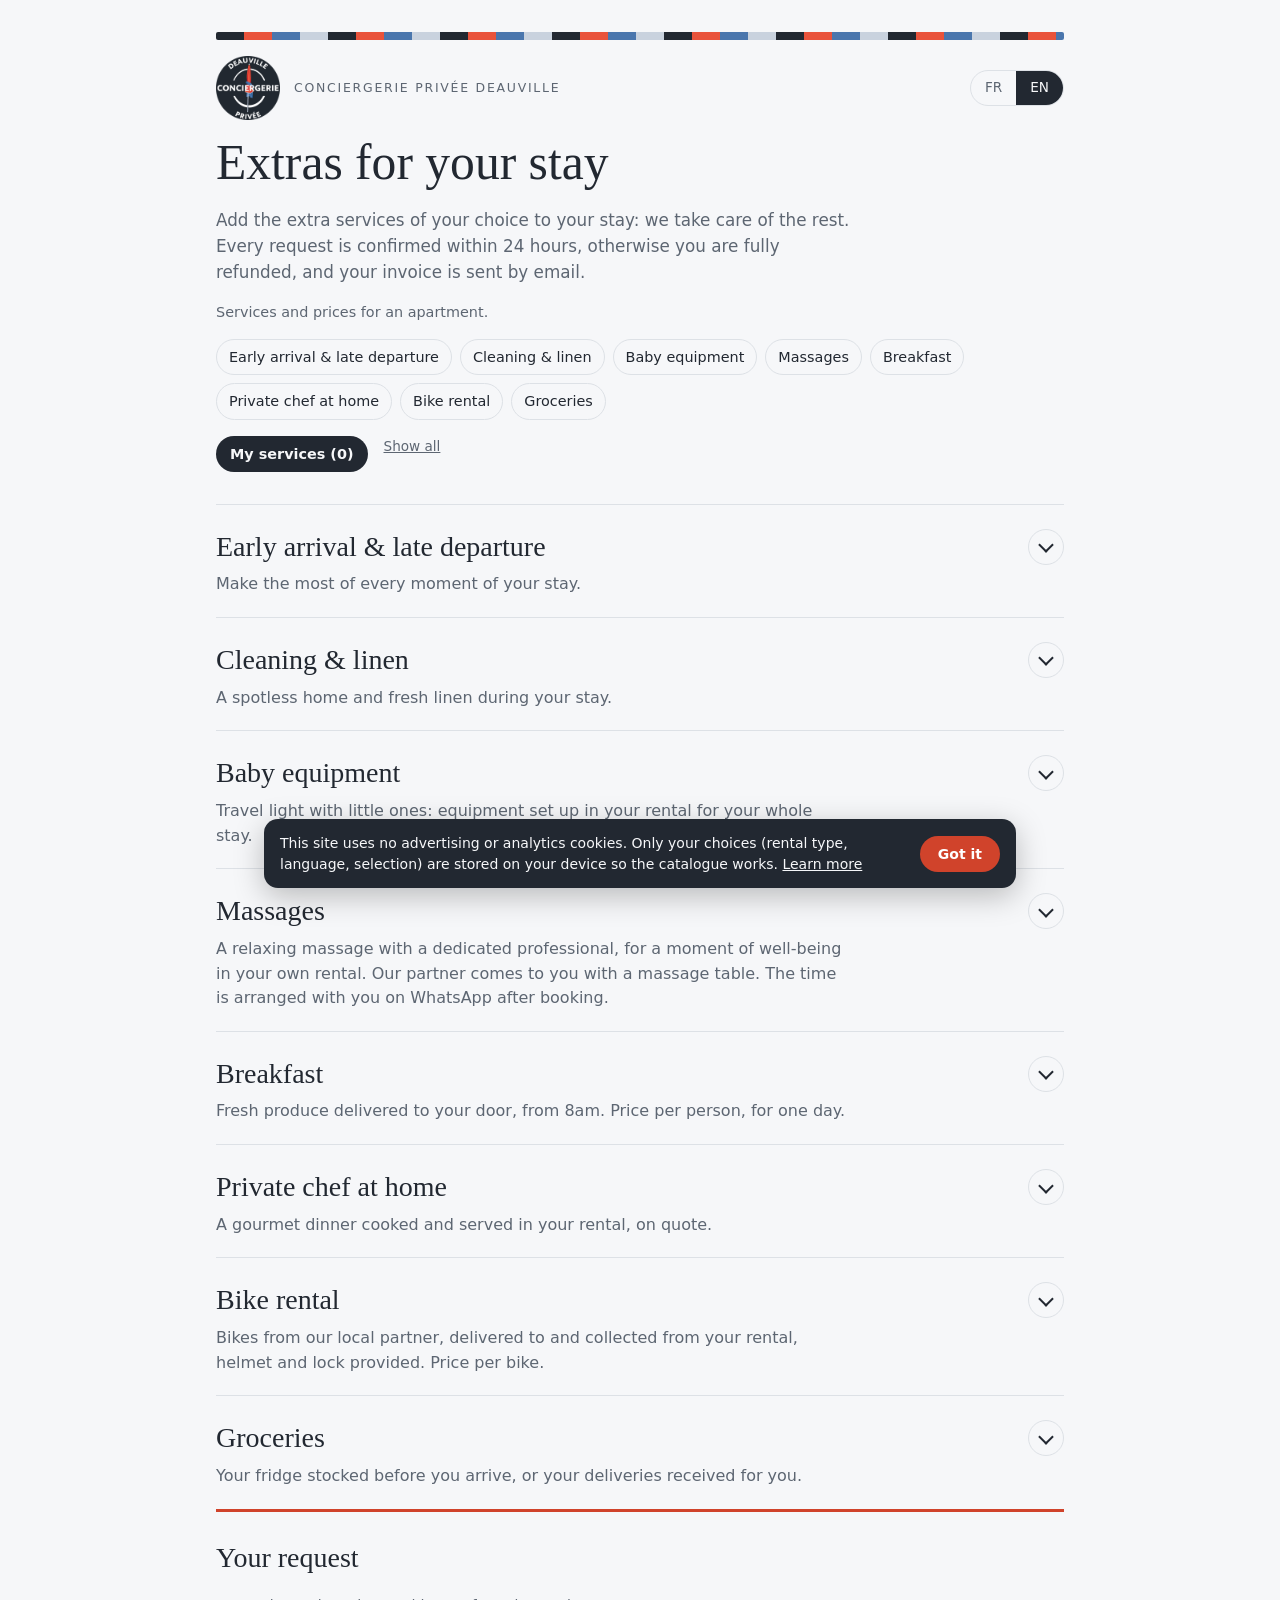
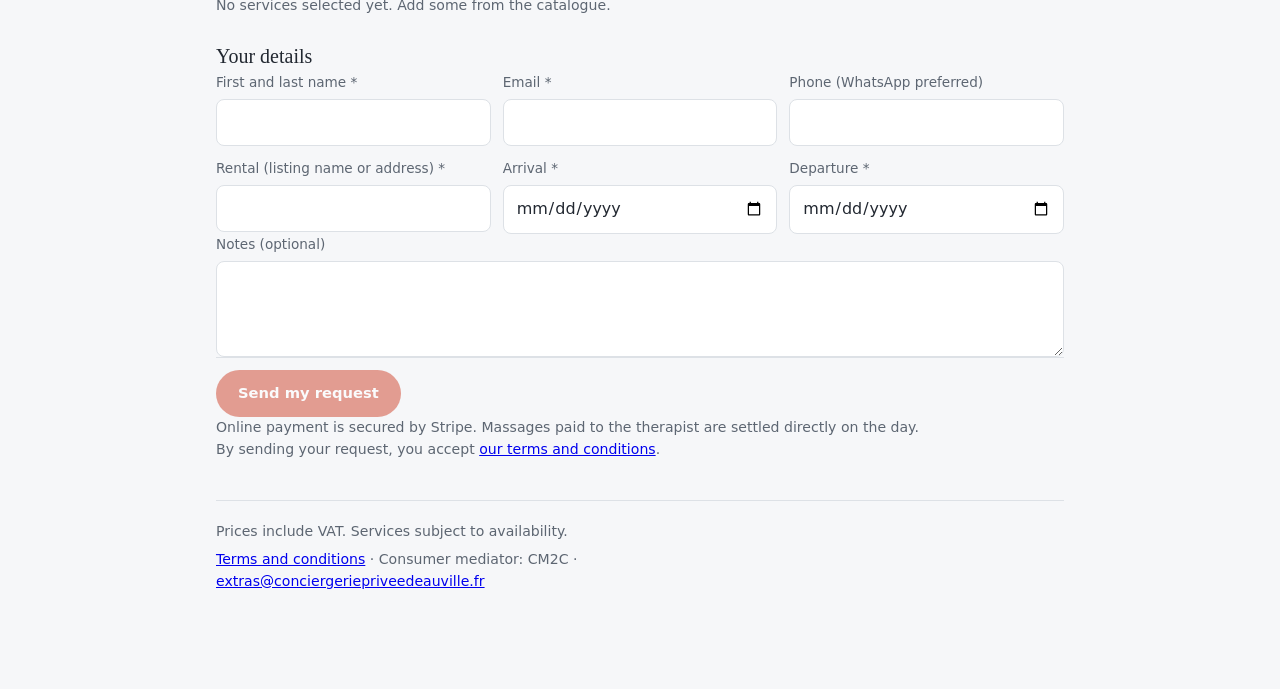
==== appartement/index.html @ 9fc71a6d "CGV en ligne (médiateur CM2C), massages 48h, bandeau cookies Co-Authored-By: Claude Opus 5.5 <norepl" ====
<!doctype html>
<html lang="fr">
<head>
<meta charset="utf-8">
<meta name="viewport" content="width=device-width,initial-scale=1">
<link rel="icon" href="https://extras.conciergeriepriveedeauville.fr/favicon.ico" sizes="any">
<link rel="icon" type="image/png" sizes="32x32" href="https://extras.conciergeriepriveedeauville.fr/favicon-32.png">
<link rel="apple-touch-icon" href="https://extras.conciergeriepriveedeauville.fr/apple-touch-icon.png">
<title>Extras séjour (appartement) – Conciergerie Privée Deauville</title>
<meta name="robots" content="noindex">
<meta name="description" content="Courses, ménage, linge, arrivée anticipée, départ tardif, équipement bébé, massages, petits-déjeuners et vélos : réservez vos extras de séjour à Deauville.">
<style>html,body{margin:0;background:#f6f7f9}

/* Layout : colonne unique de lecture, sections séparées par une rayure de parasol */
.cpd{--sea:#222831;--sea-deep:#222831;--accent:#d0432b;--accent-deep:#b0361f;--blue:#4a76ad;--ink:#222831;--muted:#5d6672;--line:#dde1e6;--paper:#f6f7f9;--card:#ffffff;--on-accent:#ffffff;--stripe-a:#222831;--stripe-b:#e9533b;--stripe-c:#4a76ad;--stripe-d:#c9d2de;
 --display:"Iowan Old Style","Palatino Linotype",Palatino,Georgia,serif;--body:system-ui,-apple-system,"Segoe UI",Roboto,"Helvetica Neue",Arial,sans-serif;
 font-family:var(--body);color:var(--ink);line-height:1.55;font-size:16px}
.cpd *{box-sizing:border-box}
.cpd [lang="en"]{display:none}
.cpd.is-en [lang="en"]{display:inline}.cpd.is-en [lang="fr"]{display:none}
.cpd .wrap{max-width:880px;margin:0 auto;padding-block:32px 56px;padding-left:max(16px,env(safe-area-inset-left,0px));padding-right:max(16px,env(safe-area-inset-right,0px));display:flex;flex-direction:column;gap:0}
.cpd .top{margin-bottom:32px}
.cpd .foot{margin-top:8px}
.cpd .top{display:flex;flex-direction:column;gap:16px}
.cpd .stripes{height:8px;border-radius:2px;background:repeating-linear-gradient(90deg,var(--stripe-a) 0 28px,var(--stripe-b) 28px 56px,var(--stripe-c) 56px 84px,var(--stripe-d) 84px 112px)}
.cpd .brandrow{display:flex;justify-content:space-between;align-items:center;gap:12px;flex-wrap:wrap}
.cpd .eyebrow{font-size:.78rem;letter-spacing:.14em;text-transform:uppercase;color:var(--muted);margin:0}
.cpd .lang{display:inline-flex;border:1px solid var(--line);border-radius:999px;overflow:hidden}
.cpd .lang button{font:inherit;font-size:.85rem;padding:6px 14px;border:0;background:transparent;color:var(--muted);cursor:pointer}
.cpd .lang button[aria-pressed="true"]{background:var(--ink);color:var(--paper)}
.cpd .lang button:focus-visible,.cpd a:focus-visible{outline:2px solid var(--stripe-b);outline-offset:2px}
.cpd h1{font-family:var(--display);font-weight:400;font-size:clamp(2rem,6vw,3.1rem);line-height:1.1;margin:0;color:var(--sea-deep);text-wrap:balance}
.cpd .lede{margin:0;max-width:60ch;color:var(--muted);font-size:1.05rem}
.cpd nav.jump{display:flex;flex-wrap:wrap;gap:8px}
.cpd nav.jump a{font-size:.9rem;text-decoration:none;color:var(--ink);border:1px solid var(--line);padding:6px 12px;border-radius:999px}
.cpd nav.jump a:hover{border-color:var(--accent);color:var(--accent-deep)}
.cpd .block{scroll-margin-top:16px;border-top:1px solid var(--line)}
.cpd .block-body{display:flex;flex-direction:column;gap:16px;padding-bottom:24px}
.cpd .block-photo{display:block;width:100%;aspect-ratio:16/7;object-fit:cover;border-radius:10px;margin-bottom:16px}
.cpd summary.block-head{list-style:none;cursor:pointer;display:flex;align-items:flex-start;justify-content:space-between;gap:16px;padding:20px 0}
.cpd summary.block-head::-webkit-details-marker{display:none}
.cpd .head-text{display:flex;flex-direction:column;gap:4px;min-width:0}
.cpd .chev{flex:none;width:36px;height:36px;border-radius:999px;border:1px solid var(--line);position:relative;margin-top:4px}
.cpd .chev::before{content:"";position:absolute;left:50%;top:45%;width:9px;height:9px;border-right:2px solid var(--ink);border-bottom:2px solid var(--ink);transform:translate(-50%,-50%) rotate(45deg);transition:transform .2s}
.cpd details[open] .chev::before{transform:translate(-50%,-25%) rotate(-135deg)}
.cpd summary.block-head:hover .chev{border-color:var(--accent)}
.cpd summary.block-head:focus-visible{outline:2px solid var(--stripe-b);outline-offset:4px;border-radius:6px}
.cpd .toggle-all{align-self:flex-start;font:inherit;font-size:.85rem;background:none;border:0;padding:0;color:var(--muted);text-decoration:underline;cursor:pointer}

.cpd h2{font-family:var(--display);font-weight:400;font-size:1.75rem;margin:0;color:var(--sea-deep)}
.cpd .block-head p{margin:0;color:var(--muted);max-width:62ch}
.cpd h3{font-size:1.02rem;margin:0;font-weight:600}
.cpd h3.sub{font-family:var(--display);font-weight:400;font-size:1.25rem;color:var(--sea-deep);margin-top:8px}
.cpd .items{list-style:none;margin:0;padding:0;display:flex;flex-direction:column;gap:0}
.cpd .item{display:grid;grid-template-columns:minmax(0,1fr) auto;gap:16px 24px;align-items:center;padding:16px 0;border-bottom:1px dashed var(--line)}
.cpd .item:last-child{border-bottom:0}
.cpd .item-text{min-width:0;display:flex;flex-direction:column;gap:4px}
.cpd .item-text p{margin:0;color:var(--muted);font-size:.95rem;max-width:58ch}
.cpd .item-buy{display:flex;flex-direction:column;align-items:flex-end;gap:8px}
.cpd .price{margin:0;display:flex;align-items:baseline;gap:4px;font-variant-numeric:tabular-nums;white-space:nowrap}
.cpd .amount{font-family:var(--display);font-size:1.45rem;color:var(--sea-deep)}
.cpd .unit{color:var(--muted);font-size:.9rem}
.cpd .ttc{font-size:.68rem;letter-spacing:.1em;color:var(--muted);margin-left:4px}
.cpd .book{display:inline-flex;align-items:center;gap:8px;text-decoration:none;background:var(--accent);color:var(--on-accent);padding:8px 16px;border-radius:999px;font-size:.92rem;font-weight:600;white-space:nowrap}
.cpd .book:hover{background:var(--accent-deep)}
.cpd .table-wrap{overflow-x:auto;border:1px solid var(--line);border-radius:10px;background:var(--card)}
.cpd table.grid{border-collapse:collapse;width:100%;font-size:.95rem}
.cpd .grid th,.cpd .grid td{padding:12px 14px;text-align:left;border-bottom:1px solid var(--line);vertical-align:middle}
.cpd .grid tbody tr:last-child th,.cpd .grid tbody tr:last-child td{border-bottom:0}
.cpd .grid thead th{font-size:.75rem;letter-spacing:.08em;text-transform:uppercase;color:var(--muted);font-weight:600;white-space:nowrap}
.cpd .grid tbody th{font-weight:600;white-space:nowrap}
.cpd .grid .num{text-align:right;font-variant-numeric:tabular-nums;white-space:nowrap}
.cpd .grid .book{padding:6px 12px;font-size:.85rem}
.cpd .pill{display:inline-block;text-decoration:none;color:var(--accent-deep);border:1px solid var(--line);border-radius:999px;padding:5px 10px;font-weight:600}
.cpd .pill:hover{background:var(--accent);color:var(--on-accent);border-color:var(--accent)}
.cpd .tiers thead th{white-space:normal;vertical-align:bottom}.cpd .tiers td.num{text-align:center}.cpd .tiers thead th.num{text-align:center;white-space:normal}
.cpd .intro{margin:0;max-width:64ch;font-size:1rem;color:var(--ink)}
.cpd .grid td.free strong{display:block;color:var(--ink)}
.cpd .grid td.free{color:var(--muted);font-size:.85rem;white-space:normal;text-align:center}
.cpd .rowsub{display:block;font-weight:400;font-size:.8rem;color:var(--muted)}
.cpd .brand{display:flex;align-items:center;gap:14px}
.cpd .brand img{width:64px;height:64px;flex:none}
.cpd .mas-form{display:flex;flex-wrap:wrap;gap:12px 16px}
.cpd .field{display:flex;flex-direction:column;gap:6px;flex:1 1 200px;min-width:0;font-size:.85rem;color:var(--muted)}
.cpd .field input,.cpd .field select{font:inherit;font-size:1rem;color:var(--ink);background:var(--card);border:1px solid var(--line);border-radius:8px;padding:10px 12px;width:100%}
.cpd .field input:focus-visible,.cpd .field select:focus-visible{outline:2px solid var(--accent);outline-offset:1px}
.cpd .mas-pill[aria-disabled="true"]{opacity:.45;cursor:not-allowed}
.cpd .hint.warn{color:var(--accent-deep);font-weight:600}
.cpd .policy{margin:0;font-size:.88rem;color:var(--ink);border-left:3px solid var(--accent);padding:4px 0 4px 12px;max-width:68ch}
.cpd .hint{margin:0;font-size:.88rem;color:var(--muted)}
.cpd .foot{border-top:1px solid var(--line);padding-top:20px;color:var(--muted);font-size:.88rem;display:flex;flex-direction:column;gap:6px}
.cpd .foot p{margin:0;max-width:70ch}
.cpd button.book{border:0;cursor:pointer;font:inherit;font-size:.92rem;font-weight:600}
.cpd button.pill{background:var(--card);cursor:pointer;font:inherit;font-size:.95rem}
.cpd .added{background:#2f7d4f!important;color:#fff!important;border-color:#2f7d4f!important}
.cpd .top-actions{display:flex;flex-wrap:wrap;gap:16px;align-items:center}
.cpd .sel-btn{font:inherit;font-size:.9rem;font-weight:600;background:var(--ink);color:var(--paper);border:0;border-radius:999px;padding:7px 14px;cursor:pointer}
.cpd .checkout{border-top:3px solid var(--accent);padding:24px 0 32px;display:flex;flex-direction:column;gap:16px;scroll-margin-top:12px}
.cpd .lines{list-style:none;margin:0;padding:0;display:flex;flex-direction:column;gap:12px}
.cpd .line{background:var(--card);border:1px solid var(--line);border-radius:10px;padding:14px;display:flex;flex-direction:column;gap:12px}
.cpd .line-head{display:flex;justify-content:space-between;gap:12px;align-items:flex-start}
.cpd .line-head strong{display:block}
.cpd .line-price{color:var(--muted);font-size:.88rem}
.cpd .rm{font:inherit;font-size:1.3rem;line-height:1;width:32px;height:32px;border-radius:999px;border:1px solid var(--line);background:transparent;cursor:pointer;color:var(--muted);flex:none}
.cpd .qty{display:flex;align-items:center;gap:10px;font-size:.9rem;color:var(--muted)}
.cpd .qty button{width:32px;height:32px;border-radius:999px;border:1px solid var(--line);background:var(--paper);font:inherit;font-size:1.1rem;cursor:pointer;color:var(--ink)}
.cpd .qty output{min-width:2ch;text-align:center;font-weight:600;color:var(--ink)}
.cpd .qty .sub{margin-left:auto;color:var(--ink);font-weight:600}
.cpd .line-fields,.cpd .grid2{display:grid;grid-template-columns:repeat(auto-fit,minmax(220px,1fr));gap:12px}
.cpd .field textarea{font:inherit;font-size:1rem;color:var(--ink);background:var(--card);border:1px solid var(--line);border-radius:8px;padding:10px 12px;width:100%;resize:vertical}
.cpd .pay{grid-column:1/-1;border:1px solid var(--line);border-radius:8px;padding:10px 12px;margin:0;display:flex;flex-direction:column;gap:6px;font-size:.92rem}
.cpd .pay legend{font-size:.85rem;color:var(--muted);padding:0 4px}
.cpd .totals{display:flex;flex-direction:column;gap:4px;border-top:1px solid var(--line);padding-top:12px}
.cpd .totals div{display:flex;justify-content:space-between;font-size:1rem}
.cpd .submit{align-self:flex-start;padding:12px 22px;font-size:1rem}
.cpd .submit:disabled{opacity:.5;cursor:not-allowed}
.cpd .cpd-msg{margin:0;font-size:.95rem}.cpd .cpd-msg.warn{color:var(--accent-deep);font-weight:600}.cpd .cpd-msg.ok{color:#2f7d4f;font-weight:600}
.cpd .cart-bar{position:fixed;left:0;right:0;bottom:0;z-index:50;background:var(--ink);color:var(--paper);display:flex;justify-content:space-between;align-items:center;gap:12px;padding:12px max(16px,env(safe-area-inset-left,0px));padding-bottom:max(12px,env(safe-area-inset-bottom,0px))}
.cpd .cart-bar[hidden]{display:none}
.cpd .cart-bar #cpd-bar-txt{font-weight:600;white-space:nowrap}
.cpd .wrap{padding-bottom:96px}
.cpd:not([data-ptype]) .needs-type{display:none!important}
.cpd:not([data-ptype]) nav.jump a{opacity:.4;pointer-events:none;cursor:default}
.cpd .min{margin:4px 0 0;font-size:.88rem;font-weight:600;color:var(--accent-deep)}
.cpd .example{border:1px solid var(--line);border-radius:10px;background:var(--card);padding:0 16px}
.cpd .example summary{cursor:pointer;padding:12px 0;font-weight:600}
.cpd .example-body{padding-bottom:12px}
.cpd .example h4{margin:12px 0 4px;font-size:.8rem;letter-spacing:.1em;text-transform:uppercase;color:var(--muted)}
.cpd .menu-list{margin:0;padding-left:18px;display:flex;flex-direction:column;gap:4px}
.cpd .chef-cta{display:flex;flex-direction:column;gap:10px;align-items:flex-start}
.cpd[data-ptype="app"] [data-only]:not([data-only~="app"]),.cpd[data-ptype="mai"] [data-only]:not([data-only~="mai"]),.cpd[data-ptype="vil"] [data-only]:not([data-only~="vil"]){display:none}
.cpd .ptype{display:flex;flex-direction:column;gap:10px}
.cpd .ptype-q{margin:0;font-weight:600}
.cpd .ptype-btns{display:flex;flex-wrap:wrap;gap:8px}
.cpd .ptype-btns button{font:inherit;font-size:.95rem;padding:10px 18px;border-radius:999px;border:1px solid var(--line);background:var(--card);color:var(--ink);cursor:pointer}
.cpd .ptype-btns button:hover{border-color:var(--accent)}
.cpd .ptype-btns button[aria-pressed="true"]{background:var(--ink);color:var(--paper);border-color:var(--ink)}
.cpd[data-ptype] .ptype{gap:6px}.cpd[data-ptype] .ptype-q{font-weight:400;color:var(--muted);font-size:.9rem}.cpd[data-ptype] .ptype-btns button{padding:6px 14px;font-size:.88rem}
.cpd .ptype-fixed{margin:0;font-size:.9rem;color:var(--muted)}
@media (max-width:560px){.cpd .item{grid-template-columns:1fr}.cpd .item-buy{flex-direction:row;justify-content:space-between;align-items:center}}
@media (prefers-reduced-motion:reduce){.cpd *{transition:none!important}}
.cpd{background:var(--paper)}</style>
</head>
<body>
<div class="cpd" id="cpd" data-ptype="app" data-fixed="1">
<div class="wrap">
<div class="top">
<div class="stripes" aria-hidden="true"></div>
<div class="brandrow"><div class="brand"><img src="[data-uri]" alt="Logo Conciergerie Privée Deauville" width="64" height="64"><p class="eyebrow">Conciergerie Privée Deauville</p></div>
<div class="lang" role="group" aria-label="Langue / Language"><button type="button" id="cpd-fr" aria-pressed="true">FR</button><button type="button" id="cpd-en" aria-pressed="false">EN</button></div></div>
<h1><span lang="fr">Les extras de votre séjour</span><span lang="en">Extras for your stay</span></h1>
<p class="lede"><span lang="fr">Ajoutez à votre séjour les services supplémentaires de votre choix : nous nous occupons du reste. Chaque demande est confirmée sous 24h, sinon vous êtes remboursé intégralement, et votre facture vous est envoyée par e-mail.</span><span lang="en">Add the extra services of your choice to your stay: we take care of the rest. Every request is confirmed within 24 hours, otherwise you are fully refunded, and your invoice is sent by email.</span></p>
<p class="ptype-fixed"><span lang="fr">Prestations et tarifs pour un appartement.</span><span lang="en">Services and prices for an apartment.</span></p>
<nav class="jump" aria-label="Sections"><a href="#horaires"><span lang="fr">Arrivée &amp; départ</span><span lang="en">Early arrival &amp; late departure</span></a><a href="#menage"><span lang="fr">Ménage &amp; linge</span><span lang="en">Cleaning &amp; linen</span></a><a href="#bebe"><span lang="fr">Équipement bébé</span><span lang="en">Baby equipment</span></a><a href="#massages"><span lang="fr">Massages</span><span lang="en">Massages</span></a><a href="#pdj"><span lang="fr">Petits-déjeuners</span><span lang="en">Breakfast</span></a><a href="#chef"><span lang="fr">Chef privé à domicile</span><span lang="en">Private chef at home</span></a><a href="#velos"><span lang="fr">Location de vélos</span><span lang="en">Bike rental</span></a><a href="#courses"><span lang="fr">Courses</span><span lang="en">Groceries</span></a></nav>
<div class="top-actions needs-type"><button type="button" class="sel-btn open-co"><span lang="fr">Mes services</span><span lang="en">My services</span> (<span data-count>0</span>)</button><button type="button" class="toggle-all" id="cpd-all"><span lang="fr">Tout afficher</span><span lang="en">Show all</span></button></div>
</div>
<details id="horaires" class="block needs-type"><summary class="block-head"><span class="head-text"><h2><span lang="fr">Arrivée &amp; départ</span><span lang="en">Early arrival &amp; late departure</span></h2><p><span lang="fr">Profitez de chaque instant de votre séjour.</span><span lang="en">Make the most of every moment of your stay.</span></p></span><span class="chev" aria-hidden="true"></span></summary><div class="block-body"><p class="intro"><span lang="fr">Arriver plus tôt pour poser vos valises et filer à la plage, ou prolonger une dernière matinée avant de reprendre la route : nos arrivées anticipées et départs tardifs vous offrent jusqu&#x27;à 5 heures de plus dans votre logement, avant l&#x27;heure d&#x27;arrivée prévue ou après l&#x27;heure de départ prévue.</span><span lang="en">Arrive early to drop your bags and head straight to the beach, or enjoy one last morning before hitting the road: our early arrivals and late departures give you up to 5 extra hours in your rental, before your scheduled check-in or after your scheduled check-out.</span></p>
<p class="intro"><span lang="fr">Indiquez la date et l&#x27;heure souhaitées : nous revenons vers vous sous 24h pour vous confirmer la disponibilité. Si ce n&#x27;est pas possible, vous êtes remboursé intégralement.</span><span lang="en">Tell us the date and time you would like: we get back to you within 24 hours to confirm availability. If it is not possible, you are fully refunded.</span></p>
<div class="table-wrap" data-only="app"><table class="grid tiers">
<thead><tr><th scope="col"><span lang="fr">Appartement</span><span lang="en">Apartment</span></th><th scope="col" class="num"><span lang="fr">Arrivée anticipée</span><span lang="en">Early arrival</span></th><th scope="col" class="num"><span lang="fr">Départ tardif</span><span lang="en">Late departure</span></th></tr></thead>
<tbody>
<tr><th scope="row"><span lang="fr">Jusqu&#x27;à 1h</span><span lang="en">Up to 1 hr</span></th><td class="free"><strong><span lang="fr">Offert</span><span lang="en">Free</span></strong> <span lang="fr">Contactez votre concierge pour l&#x27;organiser.</span><span lang="en">Contact your concierge to arrange it.</span></td><td class="free"><strong><span lang="fr">Offert</span><span lang="en">Free</span></strong> <span lang="fr">Contactez votre concierge pour l&#x27;organiser.</span><span lang="en">Contact your concierge to arrange it.</span></td></tr>
<tr><th scope="row"><span lang="fr">De 1h à 3h</span><span lang="en">1 to 3 hrs</span></th><td class="num"><button type="button" class="pill" data-add="VOY-EARLY-APP-3H">30 €</button></td><td class="num"><button type="button" class="pill" data-add="VOY-LATE-APP-3H">30 €</button></td></tr>
<tr><th scope="row"><span lang="fr">De 3h à 5h</span><span lang="en">3 to 5 hrs</span></th><td class="num"><button type="button" class="pill" data-add="VOY-EARLY-APP-5H">50 €</button></td><td class="num"><button type="button" class="pill" data-add="VOY-LATE-APP-5H">50 €</button></td></tr>
</tbody></table></div><div class="table-wrap" data-only="mai"><table class="grid tiers">
<thead><tr><th scope="col"><span lang="fr">Maison</span><span lang="en">House</span></th><th scope="col" class="num"><span lang="fr">Arrivée anticipée</span><span lang="en">Early arrival</span></th><th scope="col" class="num"><span lang="fr">Départ tardif</span><span lang="en">Late departure</span></th></tr></thead>
<tbody>
<tr><th scope="row"><span lang="fr">Jusqu&#x27;à 1h</span><span lang="en">Up to 1 hr</span></th><td class="free"><strong><span lang="fr">Offert</span><span lang="en">Free</span></strong> <span lang="fr">Contactez votre concierge pour l&#x27;organiser.</span><span lang="en">Contact your concierge to arrange it.</span></td><td class="free"><strong><span lang="fr">Offert</span><span lang="en">Free</span></strong> <span lang="fr">Contactez votre concierge pour l&#x27;organiser.</span><span lang="en">Contact your concierge to arrange it.</span></td></tr>
<tr><th scope="row"><span lang="fr">De 1h à 3h</span><span lang="en">1 to 3 hrs</span></th><td class="num"><button type="button" class="pill" data-add="VOY-EARLY-MAI-3H">50 €</button></td><td class="num"><button type="button" class="pill" data-add="VOY-LATE-MAI-3H">50 €</button></td></tr>
<tr><th scope="row"><span lang="fr">De 3h à 5h</span><span lang="en">3 to 5 hrs</span></th><td class="num"><button type="button" class="pill" data-add="VOY-EARLY-MAI-5H">90 €</button></td><td class="num"><button type="button" class="pill" data-add="VOY-LATE-MAI-5H">90 €</button></td></tr>
</tbody></table></div><div class="table-wrap" data-only="vil"><table class="grid tiers">
<thead><tr><th scope="col"><span lang="fr">Villa</span><span lang="en">Villa</span></th><th scope="col" class="num"><span lang="fr">Arrivée anticipée</span><span lang="en">Early arrival</span></th><th scope="col" class="num"><span lang="fr">Départ tardif</span><span lang="en">Late departure</span></th></tr></thead>
<tbody>
<tr><th scope="row"><span lang="fr">Jusqu&#x27;à 1h</span><span lang="en">Up to 1 hr</span></th><td class="free"><strong><span lang="fr">Offert</span><span lang="en">Free</span></strong> <span lang="fr">Contactez votre concierge pour l&#x27;organiser.</span><span lang="en">Contact your concierge to arrange it.</span></td><td class="free"><strong><span lang="fr">Offert</span><span lang="en">Free</span></strong> <span lang="fr">Contactez votre concierge pour l&#x27;organiser.</span><span lang="en">Contact your concierge to arrange it.</span></td></tr>
<tr><th scope="row"><span lang="fr">De 1h à 3h</span><span lang="en">1 to 3 hrs</span></th><td class="num"><button type="button" class="pill" data-add="VOY-EARLY-VIL-3H">100 €</button></td><td class="num"><button type="button" class="pill" data-add="VOY-LATE-VIL-3H">100 €</button></td></tr>
<tr><th scope="row"><span lang="fr">De 3h à 5h</span><span lang="en">3 to 5 hrs</span></th><td class="num"><button type="button" class="pill" data-add="VOY-EARLY-VIL-5H">180 €</button></td><td class="num"><button type="button" class="pill" data-add="VOY-LATE-VIL-5H">180 €</button></td></tr>
</tbody></table></div><p class="hint"><span lang="fr">Sélectionnez l&#x27;option souhaitée pour l&#x27;ajouter à vos services.</span><span lang="en">Select an option to add it to your services.</span></p><p class="policy"><span lang="fr">À réserver au plus tard 48h avant. Annulation gratuite jusqu&#x27;à 48h avant ; passé ce délai, le service reste dû.</span><span lang="en">Book at least 48 hours ahead. Free cancellation up to 48 hours before; after that, the service is due.</span></p></div></details><details id="menage" class="block needs-type"><summary class="block-head"><span class="head-text"><h2><span lang="fr">Ménage &amp; linge</span><span lang="en">Cleaning &amp; linen</span></h2><p><span lang="fr">Un logement impeccable et du linge frais pendant votre séjour.</span><span lang="en">A spotless home and fresh linen during your stay.</span></p></span><span class="chev" aria-hidden="true"></span></summary><div class="block-body"><ul class="items"><li class="item" data-only="app mai">
  <div class="item-text"><h3><span lang="fr">Ménage en cours de séjour</span><span lang="en">Mid-stay cleaning</span></h3><p><span lang="fr">Un coup de frais en cours de séjour : nous nettoyons la salle de bain, la cuisine et les pièces de vie, et refaisons les lits. Choisissez le jour souhaité : nous vous confirmons notre passage et intervenons dans la journée, même en votre absence. Facturé à l&#x27;heure.</span><span lang="en">A refresh during your stay: we clean the bathroom, kitchen and living areas, and remake the beds. Choose the day you would like: we confirm our visit and come by during the day, even if you are out. Charged by the hour.</span></p><p class="min"><span data-only="app"><span lang="fr">1h minimum en appartement.</span><span lang="en">1 hr minimum for apartments.</span></span><span data-only="mai"><span lang="fr">2h minimum en maison.</span><span lang="en">2 hrs minimum for houses.</span></span></p></div>
  <div class="item-buy"><p class="price"><span class="amount">30 €</span><span class="unit"><span lang="fr"> / heure</span><span lang="en"> / hour</span></span><span class="ttc"><span lang="fr">TTC</span><span lang="en">incl. VAT</span></span></p><button type="button" class="book" data-add="VOY-MEN"><span lang="fr">Ajouter</span><span lang="en">Add</span><span aria-hidden="true">+</span></button></div>
</li><li class="item" data-only="vil">
  <div class="item-text"><h3><span lang="fr">Ménage en cours de séjour</span><span lang="en">Mid-stay cleaning</span></h3><p><span lang="fr">Un coup de frais en cours de séjour : nous nettoyons la salle de bain, la cuisine et les pièces de vie, et refaisons les lits. Choisissez le jour souhaité : nous vous confirmons notre passage et intervenons dans la journée, même en votre absence. Facturé à l&#x27;heure.</span><span lang="en">A refresh during your stay: we clean the bathroom, kitchen and living areas, and remake the beds. Choose the day you would like: we confirm our visit and come by during the day, even if you are out. Charged by the hour.</span></p><p class="min"><span lang="fr">3h minimum en villa.</span><span lang="en">3 hrs minimum for villas.</span></p></div>
  <div class="item-buy"><p class="price"><span class="amount">36 €</span><span class="unit"><span lang="fr"> / heure</span><span lang="en"> / hour</span></span><span class="ttc"><span lang="fr">TTC</span><span lang="en">incl. VAT</span></span></p><button type="button" class="book" data-add="VOY-MEN-VIL"><span lang="fr">Ajouter</span><span lang="en">Add</span><span aria-hidden="true">+</span></button></div>
</li><li class="item">
  <div class="item-text"><h3><span lang="fr">Linge supplémentaire – livré</span><span lang="en">Extra linen – delivered</span></h3><p><span lang="fr">Parure complète de linge : drap, housse de couette, taies d&#x27;oreiller et serviettes de toilette, livrée dans votre logement.</span><span lang="en">Full linen set: sheet, duvet cover, pillowcases and towels, delivered to your rental.</span></p></div>
  <div class="item-buy"><p class="price"><span class="amount">30 €</span><span class="unit"><span lang="fr"> / parure</span><span lang="en"> / set</span></span><span class="ttc"><span lang="fr">TTC</span><span lang="en">incl. VAT</span></span></p><button type="button" class="book" data-add="VOY-LIN-L"><span lang="fr">Ajouter</span><span lang="en">Add</span><span aria-hidden="true">+</span></button></div>
</li><li class="item">
  <div class="item-text"><h3><span lang="fr">Linge supplémentaire – livré et installé</span><span lang="en">Extra linen – delivered and fitted</span></h3><p><span lang="fr">Parure complète de linge livrée et installée : les lits sont faits et les serviettes changées.</span><span lang="en">Full linen set delivered and fitted: beds are made and towels changed.</span></p></div>
  <div class="item-buy"><p class="price"><span class="amount">35 €</span><span class="unit"><span lang="fr"> / parure</span><span lang="en"> / set</span></span><span class="ttc"><span lang="fr">TTC</span><span lang="en">incl. VAT</span></span></p><button type="button" class="book" data-add="VOY-LIN-LI"><span lang="fr">Ajouter</span><span lang="en">Add</span><span aria-hidden="true">+</span></button></div>
</li></ul><p class="policy"><span lang="fr">À réserver au moins 72h à l&#x27;avance. Annulation gratuite jusqu&#x27;à 72h avant ; passé ce délai, le service reste dû.</span><span lang="en">Book at least 72 hours ahead. Free cancellation up to 72 hours before; after that, the service is due.</span></p></div></details><details id="bebe" class="block needs-type"><summary class="block-head"><span class="head-text"><h2><span lang="fr">Équipement bébé</span><span lang="en">Baby equipment</span></h2><p><span lang="fr">Le nécessaire pour voyager léger avec les tout-petits, installé dans le logement pour tout le séjour.</span><span lang="en">Travel light with little ones: equipment set up in your rental for your whole stay.</span></p></span><span class="chev" aria-hidden="true"></span></summary><div class="block-body"><ul class="items"><li class="item">
  <div class="item-text"><h3><span lang="fr">Lit parapluie</span><span lang="en">Travel cot</span></h3><p><span lang="fr">Lit parapluie mis à disposition pour toute la durée du séjour, fourni avec un drap plat (sans matelas).</span><span lang="en">Travel cot provided for your whole stay, with a flat sheet (no mattress).</span></p></div>
  <div class="item-buy"><p class="price"><span class="amount">30 €</span><span class="unit"><span lang="fr"> / séjour</span><span lang="en"> / stay</span></span><span class="ttc"><span lang="fr">TTC</span><span lang="en">incl. VAT</span></span></p><button type="button" class="book" data-add="BEBE-LIT"><span lang="fr">Ajouter</span><span lang="en">Add</span><span aria-hidden="true">+</span></button></div>
</li><li class="item">
  <div class="item-text"><h3><span lang="fr">Chaise haute</span><span lang="en">High chair</span></h3><p><span lang="fr">Chaise haute mise à disposition pour toute la durée du séjour.</span><span lang="en">High chair provided for your whole stay.</span></p></div>
  <div class="item-buy"><p class="price"><span class="amount">20 €</span><span class="unit"><span lang="fr"> / séjour</span><span lang="en"> / stay</span></span><span class="ttc"><span lang="fr">TTC</span><span lang="en">incl. VAT</span></span></p><button type="button" class="book" data-add="BEBE-CHAISE"><span lang="fr">Ajouter</span><span lang="en">Add</span><span aria-hidden="true">+</span></button></div>
</li></ul><p class="policy"><span lang="fr">Toute perte ou dégradation est refacturée au coût de réparation ou de remplacement.</span><span lang="en">Any loss or damage is charged at repair or replacement cost.</span></p></div></details><details id="massages" class="block needs-type"><summary class="block-head"><span class="head-text"><h2><span lang="fr">Massages</span><span lang="en">Massages</span></h2><p><span lang="fr">Un massage relaxant avec un·e professionnel·le dédié·e, pour un moment de bien-être au sein de votre logement. Notre partenaire se déplace avec sa table de massage. L&#x27;horaire est convenu avec vous par WhatsApp après la réservation.</span><span lang="en">A relaxing massage with a dedicated professional, for a moment of well-being in your own rental. Our partner comes to you with a massage table. The time is arranged with you on WhatsApp after booking.</span></p></span><span class="chev" aria-hidden="true"></span></summary><div class="block-body"><p class="hint"><span lang="fr">Touchez un prix pour ajouter le massage à votre sélection. La date, le moment de la journée, le type de massage et le mode de règlement (en ligne ou directement au praticien) se choisissent à l&#x27;étape suivante.</span><span lang="en">Tap a price to add the massage to your selection. Date, time of day, massage type and payment method (online or directly to the therapist) are chosen at the next step.</span></p>
<div class="table-wrap"><table class="grid"><thead><tr><th scope="col"><span lang="fr">Formule</span><span lang="en">Option</span></th><th scope="col" class="num"><span lang="fr">1h</span><span lang="en">1 hr</span></th><th scope="col" class="num"><span lang="fr">1h30</span><span lang="en">1 hr 30</span></th><th scope="col" class="num"><span lang="fr">2h</span><span lang="en">2 hrs</span></th></tr></thead><tbody><tr><th scope="row"><span lang="fr">Solo</span><span lang="en">Solo</span><span class="rowsub"><span lang="fr">1 personne</span><span lang="en">1 person</span></span></th><td class="num"><button type="button" class="pill" data-add="MAS-SOLO-60">120 €</button></td><td class="num"><button type="button" class="pill" data-add="MAS-SOLO-90">180 €</button></td><td class="num"><button type="button" class="pill" data-add="MAS-SOLO-120">240 €</button></td></tr><tr><th scope="row"><span lang="fr">Duo</span><span lang="en">Duo</span><span class="rowsub"><span lang="fr">2 personnes, côte à côte</span><span lang="en">2 people, side by side</span></span></th><td class="num"><button type="button" class="pill" data-add="MAS-DUO-60">240 €</button></td><td class="num"><button type="button" class="pill" data-add="MAS-DUO-90">360 €</button></td><td class="num"><button type="button" class="pill" data-add="MAS-DUO-120">480 €</button></td></tr></tbody></table></div>
<p class="policy"><span lang="fr">Cette prestation vous engage. Nous sommes flexibles pour toute modification ou annulation jusqu&#x27;à 48h avant la séance ; passé ce délai, elle ne sera pas remboursée. Consultez <a href="https://extras.conciergeriepriveedeauville.fr/cgv.html" target="_blank" rel="noopener">nos CGV</a> pour plus d&#x27;informations.</span><span lang="en">This booking is binding. Changes or cancellations are free up to 48 hours before the session; after that, it is non-refundable. See <a href="https://extras.conciergeriepriveedeauville.fr/cgv.html" target="_blank" rel="noopener">our terms and conditions</a> for details.</span></p></div></details><details id="pdj" class="block needs-type"><summary class="block-head"><span class="head-text"><h2><span lang="fr">Petits-déjeuners</span><span lang="en">Breakfast</span></h2><p><span lang="fr">Des produits frais livrés chez vous, à partir de 8h. Prix par personne, pour un jour.</span><span lang="en">Fresh produce delivered to your door, from 8am. Price per person, for one day.</span></p></span><span class="chev" aria-hidden="true"></span></summary><div class="block-body"><ul class="items"><li class="item">
  <div class="item-text"><h3><span lang="fr">Petit-déjeuner livré</span><span lang="en">Breakfast delivered</span></h3><p><span lang="fr">Viennoiseries du jour, fruits frais et jus de fruits frais, accompagnés de beurre, de confitures et de boissons chaudes, livrés dans votre logement.</span><span lang="en">Fresh pastries of the day, fresh fruit and fresh juice, with butter, jams and hot drinks, delivered to your rental.</span></p></div>
  <div class="item-buy"><p class="price"><span class="amount">18 €</span><span class="unit"><span lang="fr"> / personne</span><span lang="en"> / person</span></span><span class="ttc"><span lang="fr">TTC</span><span lang="en">incl. VAT</span></span></p><button type="button" class="book" data-add="VOY-PDJ-LIV"><span lang="fr">Ajouter</span><span lang="en">Add</span><span aria-hidden="true">+</span></button></div>
</li><li class="item" data-only="vil">
  <div class="item-text"><h3><span lang="fr">Petit-déjeuner servi à table</span><span lang="en">Breakfast served at your table</span></h3><p><span lang="fr">Servi à table dans votre logement : yaourt ou fromage blanc, fruits frais, ficelle et viennoiseries du jour, beurre et confiture. Jus d&#x27;orange pressé, café, lait, thé ou chocolat chaud.</span><span lang="en">Served at your table in your rental: yoghurt or fromage blanc, fresh fruit, baguette and pastries of the day, butter and jam. Fresh orange juice, coffee, milk, tea or hot chocolate.</span></p></div>
  <div class="item-buy"><p class="price"><span class="amount">28 €</span><span class="unit"><span lang="fr"> / personne</span><span lang="en"> / person</span></span><span class="ttc"><span lang="fr">TTC</span><span lang="en">incl. VAT</span></span></p><button type="button" class="book" data-add="VOY-PDJ-TABLE"><span lang="fr">Ajouter</span><span lang="en">Add</span><span aria-hidden="true">+</span></button></div>
</li></ul><p class="policy"><span lang="fr">Une réservation = un jour : pour plusieurs jours, ajoutez un petit-déjeuner par jour ou contactez-nous. Avant 8h, sur demande, selon nos disponibilités. À réserver au moins 72h à l&#x27;avance ; annulation gratuite jusqu&#x27;à 72h avant.</span><span lang="en">One booking = one day: for several days, add one breakfast per day or contact us. Before 8am on request, subject to availability. Book at least 72 hours ahead; free cancellation up to 72 hours before.</span></p></div></details><details id="chef" class="block needs-type"><summary class="block-head"><span class="head-text"><h2><span lang="fr">Chef privé à domicile</span><span lang="en">Private chef at home</span></h2><p><span lang="fr">Un dîner gastronomique préparé et servi dans votre logement, sur devis.</span><span lang="en">A gourmet dinner cooked and served in your rental, on quote.</span></p></span><span class="chev" aria-hidden="true"></span></summary><div class="block-body"><p class="intro"><span lang="fr">Un chef vient cuisiner chez vous et sert un dîner privatif dans votre logement : vous recevez sans vous occuper de rien. Deux formules au choix.</span><span lang="en">A chef comes to cook at your rental and serves a private dinner: you host without lifting a finger. Two options to choose from.</span></p>
<ul class="items">
<li class="item"><div class="item-text"><h3><span lang="fr">Le menu du chef</span><span lang="en">The chef&#x27;s menu</span></h3><p><span lang="fr">Le chef compose un menu de saison en 3, 4 ou 5 temps, à partir de produits frais.</span><span lang="en">The chef creates a seasonal menu in 3, 4 or 5 courses, with fresh produce.</span></p></div></li>
<li class="item"><div class="item-text"><h3><span lang="fr">Le menu sur mesure</span><span lang="en">The bespoke menu</span></h3><p><span lang="fr">Nous construisons le menu avec le chef, selon vos envies, vos goûts et vos contraintes alimentaires.</span><span lang="en">We build the menu with the chef around your wishes, tastes and dietary needs.</span></p></div></li>
</ul>
<h3 class="sub"><span lang="fr">Tarifs indicatifs</span><span lang="en">Indicative prices</span></h3>
<div class="table-wrap"><table class="grid tiers"><thead><tr><th scope="col"><span lang="fr">Menu</span><span lang="en">Menu</span></th><th scope="col" class="num"><span lang="fr">Par personne</span><span lang="en">Per person</span></th></tr></thead><tbody><tr><th scope="row"><span lang="fr">Menu en 3 temps</span><span lang="en">Menu – 3 courses</span><span class="rowsub"><span lang="fr">entrée, plat, dessert</span><span lang="en">starter, main, dessert</span></span></th><td class="num">80 €</td></tr><tr><th scope="row"><span lang="fr">Menu en 4 temps</span><span lang="en">Menu – 4 courses</span><span class="rowsub"><span lang="fr">entrée, plat, fromage, dessert</span><span lang="en">starter, main, cheese, dessert</span></span></th><td class="num">100 €</td></tr><tr><th scope="row"><span lang="fr">Menu en 5 temps</span><span lang="en">Menu – 5 courses</span><span class="rowsub"><span lang="fr">entrée, poisson, viande, fromage, dessert</span><span lang="en">starter, fish, meat, cheese, dessert</span></span></th><td class="num">120 €</td></tr></tbody></table></div>
<details class="example"><summary><span lang="fr">Exemple : menu automne-hiver</span><span lang="en">Example: autumn-winter menu</span></summary><div class="example-body"><p class="hint"><span lang="fr">Le menu évolue au fil des saisons. Vous choisissez vos plats parmi la carte du moment.</span><span lang="en">The menu changes with the seasons. You choose your dishes from the current menu.</span></p><h4><span lang="fr">Entrées</span><span lang="en">Starters</span></h4><ul class="menu-list"><li><span lang="fr">Crème de champignons sauvages, œuf bio, guanciale &amp; vieux Comté (option végétarienne possible)</span><span lang="en">Wild mushroom cream, organic egg, guanciale &amp; aged Comté (vegetarian option available)</span></li><li><span lang="fr">Noix de Saint-Jacques rôties, velouté de panais à la vanille &amp; crumble de châtaignes</span><span lang="en">Roasted scallops, vanilla parsnip velouté &amp; chestnut crumble</span></li><li><span lang="fr">Bar de ligne façon gravlax, pickles de betterave, concombre &amp; condiment au raifort</span><span lang="en">Line-caught sea bass gravlax, beetroot pickles, cucumber &amp; horseradish</span></li></ul><h4><span lang="fr">Plats</span><span lang="en">Mains</span></h4><ul class="menu-list"><li><span lang="fr">Cabillaud cuit au beurre noisette, céleri onctueux au lait de laurier &amp; couteaux au naturel</span><span lang="en">Cod in brown butter, creamy celeriac with bay leaf milk &amp; razor clams</span></li><li><span lang="fr">Pêche du moment, esprit chaudrée, raviole à l&#x27;encre de seiche</span><span lang="en">Catch of the day, chowder style, squid ink ravioli</span></li><li><span lang="fr">Canard de la Ferme de la Houssaye façon pot-au-feu, petits navets &amp; bouillon au gingembre (option végétarienne possible)</span><span lang="en">Ferme de la Houssaye duck pot-au-feu style, baby turnips &amp; ginger broth (vegetarian option available)</span></li><li><span lang="fr">Épaule d&#x27;agneau confite aux épices douces, risotto d&#x27;épeautre, butternut &amp; tomme de brebis</span><span lang="en">Slow-cooked lamb shoulder with sweet spices, spelt risotto, butternut &amp; sheep&#x27;s cheese</span></li></ul><h4><span lang="fr">Desserts</span><span lang="en">Desserts</span></h4><ul class="menu-list"><li><span lang="fr">Gâteau moelleux aux noisettes, cassis confit &amp; crème infusée au foin</span><span lang="en">Soft hazelnut cake, candied blackcurrant &amp; hay-infused cream</span></li><li><span lang="fr">Tarte croustillante au chocolat, ganache onctueuse &amp; gianduja au sésame</span><span lang="en">Crisp chocolate tart, smooth ganache &amp; sesame gianduja</span></li><li><span lang="fr">Panna cotta aux agrumes, tuile au poivre Sichuan &amp; crémeux citron vert-passion</span><span lang="en">Citrus panna cotta, Sichuan pepper tuile &amp; lime-passion fruit cream</span></li></ul></div></details>
<div class="chef-cta"><p class="hint"><span lang="fr">Ajoutez la demande à vos services, puis indiquez la date, le nombre de convives, la formule et vos envies : nous revenons vers vous avec un devis personnalisé. Aucun paiement à cette étape.</span><span lang="en">Add the request to your services, then tell us the date, number of guests, option and wishes: we get back to you with a tailored quote. No payment at this stage.</span></p><button type="button" class="book" data-add="CHEF-DEVIS"><span lang="fr">Demander un devis</span><span lang="en">Request a quote</span><span aria-hidden="true">+</span></button></div><p class="policy"><span lang="fr">Tarifs indicatifs TTC par personne, à partir de 8 personnes : le prix définitif figure sur le devis. Option végétarienne possible.</span><span lang="en">Indicative prices incl. VAT per person, from 8 guests: the final price is on the quote. Vegetarian option available.</span></p></div></details><details id="velos" class="block needs-type"><summary class="block-head"><span class="head-text"><h2><span lang="fr">Location de vélos</span><span lang="en">Bike rental</span></h2><p><span lang="fr">Vélos de notre partenaire local, livrés et récupérés à votre logement, casque et antivol fournis. Prix par vélo.</span><span lang="en">Bikes from our local partner, delivered to and collected from your rental, helmet and lock provided. Price per bike.</span></p></span><span class="chev" aria-hidden="true"></span></summary><div class="block-body"><p class="hint"><span lang="fr">Touchez un prix pour ajouter un vélo pour cette durée.</span><span lang="en">Tap a price to add a bike for that duration.</span></p>
<div class="table-wrap"><table class="grid bikes"><thead><tr><th scope="col"><span lang="fr">Location</span><span lang="en">Rental</span></th><th scope="col" class="num"><span lang="fr">24h</span><span lang="en">24h</span></th><th scope="col" class="num"><span lang="fr">3 jours</span><span lang="en">3 days</span></th><th scope="col" class="num"><span lang="fr">4 jours</span><span lang="en">4 days</span></th><th scope="col" class="num"><span lang="fr">5 jours</span><span lang="en">5 days</span></th><th scope="col" class="num"><span lang="fr">6 jours</span><span lang="en">6 days</span></th><th scope="col" class="num"><span lang="fr">7 jours</span><span lang="en">7 days</span></th></tr></thead><tbody><tr><th scope="row"><span lang="fr">Vélo classique</span><span lang="en">Classic bike</span></th><td class="num"><button type="button" class="pill" data-add="VELO-CLA-STD-24H">33 €</button></td><td class="num"><button type="button" class="pill" data-add="VELO-CLA-STD-3J">55,50 €</button></td><td class="num"><button type="button" class="pill" data-add="VELO-CLA-STD-4J">63 €</button></td><td class="num"><button type="button" class="pill" data-add="VELO-CLA-STD-5J">67,50 €</button></td><td class="num"><button type="button" class="pill" data-add="VELO-CLA-STD-6J">75,60 €</button></td><td class="num"><button type="button" class="pill" data-add="VELO-CLA-STD-7J">87,75 €</button></td></tr><tr><th scope="row"><span lang="fr">Vélo électrique</span><span lang="en">E-bike</span></th><td class="num"><button type="button" class="pill" data-add="VELO-ELEC-STD-24H">70,50 €</button></td><td class="num"><button type="button" class="pill" data-add="VELO-ELEC-STD-3J">138 €</button></td><td class="num"><button type="button" class="pill" data-add="VELO-ELEC-STD-4J">172,50 €</button></td><td class="num"><button type="button" class="pill" data-add="VELO-ELEC-STD-5J">189 €</button></td><td class="num"><button type="button" class="pill" data-add="VELO-ELEC-STD-6J">214,65 €</button></td><td class="num"><button type="button" class="pill" data-add="VELO-ELEC-STD-7J">256,50 €</button></td></tr></tbody></table></div><h3 class="sub"><span lang="fr">Enfants</span><span lang="en">Kids</span></h3><ul class="items"><li class="item">
  <div class="item-text"><h3><span lang="fr">Vélo enfant</span><span lang="en">Kids&#x27; bike</span></h3><p><span lang="fr">7-8 ans ou 9-12 ans, casque inclus. Prix par vélo et par jour.</span><span lang="en">Ages 7-8 or 9-12, helmet included. Price per bike per day.</span></p></div>
  <div class="item-buy"><p class="price"><span class="amount">33 €</span><span class="unit"><span lang="fr"> / jour</span><span lang="en"> / day</span></span><span class="ttc"><span lang="fr">TTC</span><span lang="en">incl. VAT</span></span></p><button type="button" class="book" data-add="VELO-ENF-JOUR"><span lang="fr">Ajouter</span><span lang="en">Add</span><span aria-hidden="true">+</span></button></div>
</li><li class="item">
  <div class="item-text"><h3><span lang="fr">Remorque enfant – à la journée</span><span lang="en">Child trailer – per day</span></h3><p><span lang="fr">De 1 à 4 jours. Prix par jour.</span><span lang="en">1 to 4 days. Price per day.</span></p></div>
  <div class="item-buy"><p class="price"><span class="amount">15 €</span><span class="unit"><span lang="fr"> / jour</span><span lang="en"> / day</span></span><span class="ttc"><span lang="fr">TTC</span><span lang="en">incl. VAT</span></span></p><button type="button" class="book" data-add="REM-ENF-JOUR"><span lang="fr">Ajouter</span><span lang="en">Add</span><span aria-hidden="true">+</span></button></div>
</li><li class="item">
  <div class="item-text"><h3><span lang="fr">Remorque enfant – forfait 5 à 7 jours</span><span lang="en">Child trailer – 5 to 7 days</span></h3><p><span lang="fr">Forfait par remorque pour un séjour de 5 à 7 jours.</span><span lang="en">Flat rate per trailer for 5 to 7 days.</span></p></div>
  <div class="item-buy"><p class="price"><span class="amount">70 €</span><span class="ttc"><span lang="fr">TTC</span><span lang="en">incl. VAT</span></span></p><button type="button" class="book" data-add="REM-ENF-SEM"><span lang="fr">Ajouter</span><span lang="en">Add</span><span aria-hidden="true">+</span></button></div>
</li></ul><p class="policy"><span lang="fr">Annulation gratuite jusqu&#x27;à 72h avant le début de la location ; passé ce délai, la location reste due. Toute perte, vol ou dégradation est refacturé au coût de réparation ou de remplacement.</span><span lang="en">Free cancellation up to 72 hours before the rental starts; after that, the rental is due. Any loss, theft or damage is charged at repair or replacement cost.</span></p></div></details><details id="courses" class="block needs-type"><summary class="block-head"><span class="head-text"><h2><span lang="fr">Courses</span><span lang="en">Groceries</span></h2><p><span lang="fr">Votre réfrigérateur rempli avant votre arrivée, ou vos commandes réceptionnées pour vous.</span><span lang="en">Your fridge stocked before you arrive, or your deliveries received for you.</span></p></span><span class="chev" aria-hidden="true"></span></summary><div class="block-body"><ul class="items"><li class="item">
  <div class="item-text"><h3><span lang="fr">Nous faisons vos courses</span><span lang="en">We do your shopping</span></h3><p><span lang="fr">Nous vous envoyons un modèle de liste à compléter : nous passons commande, puis livrons et rangeons vos courses dans le logement avant votre arrivée. Le prix couvre le service ; le montant des courses est facturé à part, au ticket.</span><span lang="en">We send you a shopping list template to fill in: we place the order, then deliver and put away your groceries in your rental before you arrive. Price covers the service; groceries are billed separately at cost.</span></p></div>
  <div class="item-buy"><p class="price"><span class="amount">100 €</span><span class="ttc"><span lang="fr">TTC</span><span lang="en">incl. VAT</span></span></p><button type="button" class="book" data-add="VOY-COUR-1"><span lang="fr">Ajouter</span><span lang="en">Add</span><span aria-hidden="true">+</span></button></div>
</li><li class="item">
  <div class="item-text"><h3><span lang="fr">Récupération de votre drive</span><span lang="en">Click &amp; collect pick-up</span></h3><p><span lang="fr">Vous commandez en drive et nous indiquez le créneau : nous récupérons vos courses et les livrons dans le logement.</span><span lang="en">You order click &amp; collect and share the slot: we pick up your groceries and bring them to your rental.</span></p></div>
  <div class="item-buy"><p class="price"><span class="amount">60 €</span><span class="ttc"><span lang="fr">TTC</span><span lang="en">incl. VAT</span></span></p><button type="button" class="book" data-add="VOY-COUR-2"><span lang="fr">Ajouter</span><span lang="en">Add</span><span aria-hidden="true">+</span></button></div>
</li><li class="item">
  <div class="item-text"><h3><span lang="fr">Réception de votre livraison</span><span lang="en">Delivery reception</span></h3><p><span lang="fr">Vous commandez une livraison à nos coordonnées : nous la réceptionnons et la déposons dans le logement.</span><span lang="en">You order a delivery to our address: we receive it and drop it at your rental.</span></p></div>
  <div class="item-buy"><p class="price"><span class="amount">60 €</span><span class="ttc"><span lang="fr">TTC</span><span lang="en">incl. VAT</span></span></p><button type="button" class="book" data-add="VOY-COUR-3"><span lang="fr">Ajouter</span><span lang="en">Add</span><span aria-hidden="true">+</span></button></div>
</li></ul><p class="policy"><span lang="fr">Annulation gratuite jusqu&#x27;à 72h avant votre arrivée ; passé ce délai, le service et les courses déjà achetées restent dus.</span><span lang="en">Free cancellation up to 72 hours before your arrival; after that, the service and any groceries already purchased are due.</span></p></div></details>
<section id="cpd-checkout" class="checkout needs-type" hidden aria-labelledby="co-title">
<h2 id="co-title"><span lang="fr">Votre demande</span><span lang="en">Your request</span></h2>
<ul class="lines" id="cpd-lines"></ul>
<form id="cpd-form" novalidate>
<h3 class="sub"><span lang="fr">Vos coordonnées</span><span lang="en">Your details</span></h3>
<div class="grid2">
<label class="field" for="g-nom"><span><span lang="fr">Prénom et nom *</span><span lang="en">First and last name *</span></span><input id="g-nom" autocomplete="name"></label>
<label class="field" for="g-email"><span><span lang="fr">E-mail *</span><span lang="en">Email *</span></span><input id="g-email" type="email" autocomplete="email"></label>
<label class="field" for="g-tel"><span><span lang="fr">Téléphone (WhatsApp de préférence)</span><span lang="en">Phone (WhatsApp preferred)</span><span id="g-tel-req" hidden> *</span></span><input id="g-tel" type="tel" autocomplete="tel"></label>
<label class="field" for="g-logement"><span><span lang="fr">Logement (nom de l&#x27;annonce ou adresse) *</span><span lang="en">Rental (listing name or address) *</span></span><input id="g-logement"></label>
<label class="field" for="g-arrivee"><span><span lang="fr">Arrivée *</span><span lang="en">Arrival *</span></span><input id="g-arrivee" type="date"></label>
<label class="field" for="g-depart"><span><span lang="fr">Départ *</span><span lang="en">Departure *</span></span><input id="g-depart" type="date"></label>
</div>
<label class="field" for="g-notes"><span><span lang="fr">Remarques (facultatif)</span><span lang="en">Notes (optional)</span></span><textarea id="g-notes" rows="3"></textarea></label>
<div class="totals" id="cpd-total"></div>
<button type="submit" class="book submit" id="cpd-submit" disabled><span lang="fr">Envoyer ma demande</span><span lang="en">Send my request</span></button>
<p class="cpd-msg" id="cpd-msg" role="status" aria-live="polite"></p>
<p class="hint"><span lang="fr">Le paiement en ligne est sécurisé par Stripe. Les massages réglés au praticien sont payés directement le jour de la séance.</span><span lang="en">Online payment is secured by Stripe. Massages paid to the therapist are settled directly on the day.</span></p>
<p class="hint"><span lang="fr">En envoyant votre demande, vous acceptez <a href="https://extras.conciergeriepriveedeauville.fr/cgv.html" target="_blank" rel="noopener">nos CGV</a>.</span><span lang="en">By sending your request, you accept <a href="https://extras.conciergeriepriveedeauville.fr/cgv.html" target="_blank" rel="noopener">our terms and conditions</a>.</span></p>
</form>
</section>
<footer class="foot"><p><span lang="fr">Prix TTC. Services soumis à disponibilité.</span><span lang="en">Prices include VAT. Services subject to availability.</span></p><p><a href="https://extras.conciergeriepriveedeauville.fr/cgv.html" target="_blank" rel="noopener"><span lang="fr">Conditions générales de vente</span><span lang="en">Terms and conditions</span></a> · <span lang="fr">Médiateur de la consommation : CM2C</span><span lang="en">Consumer mediator: CM2C</span> · <a href="mailto:extras@conciergeriepriveedeauville.fr">extras@conciergeriepriveedeauville.fr</a></p></footer>
</div>
<div class="cart-bar" id="cpd-bar" hidden><span id="cpd-bar-txt"></span><button type="button" class="book open-co"><span lang="fr">Valider ma demande</span><span lang="en">Review my request</span><span aria-hidden="true">→</span></button></div>
</div>
<script>
(function(){var r=document.getElementById("cpd"),PT={"app":1,"mai":1,"vil":1},AL={"appartement":"app","maison":"mai","villa":"vil","app":"app","mai":"mai","vil":"vil"};
function setT(p,keep){if(!PT[p])return;r.setAttribute("data-ptype",p);r.querySelectorAll("[data-ptype-btn]").forEach(function(b){b.setAttribute("aria-pressed",b.getAttribute("data-ptype-btn")===p)});if(keep){try{localStorage.setItem("cpd-ptype",p)}catch(e){}}document.dispatchEvent(new CustomEvent("cpd-ptype",{detail:p}))}
if(r.getAttribute("data-fixed")!=="1"){var q=null;try{q=AL[(new URLSearchParams(location.search).get("type")||"").toLowerCase()]}catch(e){}
var st=null;try{st=localStorage.getItem("cpd-ptype")}catch(e){}
if(q)setT(q,false);else if(PT[st])setT(st,false);
r.querySelectorAll("[data-ptype-btn]").forEach(function(b){b.addEventListener("click",function(){setT(b.getAttribute("data-ptype-btn"),true)})})}})();
(function(){var r=document.getElementById("cpd"),fr=document.getElementById("cpd-fr"),en=document.getElementById("cpd-en");
function set(l){r.classList.toggle("is-en",l==="en");fr.setAttribute("aria-pressed",l==="fr");en.setAttribute("aria-pressed",l==="en");try{localStorage.setItem("cpd-lang",l)}catch(e){}}
fr.addEventListener("click",function(){set("fr")});en.addEventListener("click",function(){set("en")});
var l=null;try{l=localStorage.getItem("cpd-lang")}catch(e){}
if(!l){l=((navigator.language||"fr").slice(0,2)==="fr")?"fr":"en"}set(l);
var secsEl=r.querySelectorAll("details.block"),all=document.getElementById("cpd-all");
function openSec(id){var el=document.getElementById(id);if(el&&el.tagName==="DETAILS")el.open=true}
r.querySelectorAll('nav.jump a').forEach(function(a){a.addEventListener("click",function(){openSec(a.getAttribute("href").slice(1))},true)});
if(location.hash)openSec(location.hash.slice(1));
function allOpen(){return Array.prototype.every.call(secsEl,function(x){return x.open})}
function lblAll(){all.innerHTML=allOpen()?"<span lang=\"fr\">Tout replier</span><span lang=\"en\">Collapse all</span>":"<span lang=\"fr\">Tout afficher</span><span lang=\"en\">Show all</span>"}
all.addEventListener("click",function(){var o=!allOpen();secsEl.forEach(function(x){x.open=o});lblAll()});
secsEl.forEach(function(x){x.addEventListener("toggle",lblAll)});
var d=document.getElementById("mas-date"),ty=document.getElementById("mas-type"),hint=document.getElementById("mas-hint");
if(d){var n=new Date();n.setDate(n.getDate()+1);d.min=n.toISOString().slice(0,10);
function lab(){var en=r.classList.contains("is-en");Array.prototype.forEach.call(ty.options,function(o){o.textContent=en?o.dataset.en:o.dataset.fr})}
fr.addEventListener("click",lab);en.addEventListener("click",lab);lab();
function upd(){var ok=d.value&&ty.value;document.querySelectorAll(".mas-pill").forEach(function(a){a.setAttribute("aria-disabled",ok?"false":"true");a.href=ok?a.dataset.base+"?client_reference_id="+d.value+"_"+ty.value:a.dataset.base});if(ok)hint.classList.remove("warn")}
d.addEventListener("change",upd);ty.addEventListener("change",upd);upd();
document.querySelectorAll(".mas-pill").forEach(function(a){a.addEventListener("click",function(e){if(a.getAttribute("aria-disabled")==="true"){e.preventDefault();hint.classList.add("warn");(d.value?ty:d).focus()}})})}
})();
</script>
<script>
(function(){
var CFG={"VOY-COUR-1": {"p": "price_1UUYLFDzWN1GhqOZIsvrFv3Z", "c": 10000, "fr": "Courses – nous faisons vos courses", "en": "Groceries – we do your shopping", "g": "courses", "m": 1, "d": 1}, "VOY-COUR-2": {"p": "price_1UUYLPDzWN1GhqOZLnJtatr1", "c": 6000, "fr": "Courses – récupération de votre drive", "en": "Groceries – click & collect pick-up", "g": "courses", "m": 1, "d": 1}, "VOY-COUR-3": {"p": "price_1UUYLRDzWN1GhqOZ5TrISrMv", "c": 6000, "fr": "Courses – réception de votre livraison", "en": "Groceries – delivery reception", "g": "courses", "m": 1, "d": 1}, "VOY-MEN": {"p": "price_1UUYLVDzWN1GhqOZERCPowv8", "c": 3000, "fr": "Ménage supplémentaire en cours de séjour", "en": "Mid-stay cleaning", "g": "menage", "m": 8, "d": 1, "q": ["Heures", "Hours"], "u": ["heure", "hour"]}, "VOY-LIN-L": {"p": "price_1UUYLXDzWN1GhqOZpJK8q6ey", "c": 3000, "fr": "Kit linge supplémentaire – livraison", "en": "Extra linen – delivered", "g": "linge", "m": 10, "d": 1, "q": ["Parures", "Sets"], "u": ["parure", "set"]}, "VOY-LIN-LI": {"p": "price_1UUYLZDzWN1GhqOZXShFDE8B", "c": 3500, "fr": "Kit linge supplémentaire – livraison et installation", "en": "Extra linen – delivered and fitted", "g": "linge", "m": 10, "d": 1, "q": ["Parures", "Sets"], "u": ["parure", "set"]}, "VELO-CLA-STD-24H": {"p": "price_1UUYLqDzWN1GhqOZnd6BYved", "c": 3300, "fr": "Vélo classique – 24h", "en": "Classic bike – 24h", "g": "velos", "m": 10, "d": 1, "q": ["Vélos", "Bikes"], "u": ["vélo", "bike"]}, "VELO-CLA-STD-3J": {"p": "price_1UUYLsDzWN1GhqOZb3dmMHDB", "c": 5550, "fr": "Vélo classique – 3 jours", "en": "Classic bike – 3 days", "g": "velos", "m": 10, "d": 1, "q": ["Vélos", "Bikes"], "u": ["vélo", "bike"]}, "VELO-CLA-STD-4J": {"p": "price_1UUYLvDzWN1GhqOZodIyv7xa", "c": 6300, "fr": "Vélo classique – 4 jours", "en": "Classic bike – 4 days", "g": "velos", "m": 10, "d": 1, "q": ["Vélos", "Bikes"], "u": ["vélo", "bike"]}, "VELO-CLA-STD-5J": {"p": "price_1UUYLxDzWN1GhqOZvu5cndV2", "c": 6750, "fr": "Vélo classique – 5 jours", "en": "Classic bike – 5 days", "g": "velos", "m": 10, "d": 1, "q": ["Vélos", "Bikes"], "u": ["vélo", "bike"]}, "VELO-CLA-STD-6J": {"p": "price_1UUYLzDzWN1GhqOZuZLevf0a", "c": 7560, "fr": "Vélo classique – 6 jours", "en": "Classic bike – 6 days", "g": "velos", "m": 10, "d": 1, "q": ["Vélos", "Bikes"], "u": ["vélo", "bike"]}, "VELO-CLA-STD-7J": {"p": "price_1UUYM2DzWN1GhqOZLEVvu5vU", "c": 8775, "fr": "Vélo classique – semaine (7 jours)", "en": "Classic bike – week (7 days)", "g": "velos", "m": 10, "d": 1, "q": ["Vélos", "Bikes"], "u": ["vélo", "bike"]}, "VELO-ELEC-STD-24H": {"p": "price_1UUYM4DzWN1GhqOZHzUQhQIQ", "c": 7050, "fr": "Vélo électrique – 24h", "en": "E-bike – 24h", "g": "velos", "m": 10, "d": 1, "q": ["Vélos", "Bikes"], "u": ["vélo", "bike"]}, "VELO-ELEC-STD-3J": {"p": "price_1UUYM7DzWN1GhqOZxXaM6bG2", "c": 13800, "fr": "Vélo électrique – 3 jours", "en": "E-bike – 3 days", "g": "velos", "m": 10, "d": 1, "q": ["Vélos", "Bikes"], "u": ["vélo", "bike"]}, "VELO-ELEC-STD-4J": {"p": "price_1UUYMBDzWN1GhqOZParSzFAJ", "c": 17250, "fr": "Vélo électrique – 4 jours", "en": "E-bike – 4 days", "g": "velos", "m": 10, "d": 1, "q": ["Vélos", "Bikes"], "u": ["vélo", "bike"]}, "VELO-ELEC-STD-5J": {"p": "price_1UUYMEDzWN1GhqOZ1JfC1Mio", "c": 18900, "fr": "Vélo électrique – 5 jours", "en": "E-bike – 5 days", "g": "velos", "m": 10, "d": 1, "q": ["Vélos", "Bikes"], "u": ["vélo", "bike"]}, "VELO-ELEC-STD-6J": {"p": "price_1UUYMGDzWN1GhqOZBr1WlaGx", "c": 21465, "fr": "Vélo électrique – 6 jours", "en": "E-bike – 6 days", "g": "velos", "m": 10, "d": 1, "q": ["Vélos", "Bikes"], "u": ["vélo", "bike"]}, "VELO-ELEC-STD-7J": {"p": "price_1UUYMJDzWN1GhqOZK64Vt9qE", "c": 25650, "fr": "Vélo électrique – semaine (7 jours)", "en": "E-bike – week (7 days)", "g": "velos", "m": 10, "d": 1, "q": ["Vélos", "Bikes"], "u": ["vélo", "bike"]}, "VELO-ENF-JOUR": {"p": "price_1UUYMMDzWN1GhqOZAUIA7iGB", "c": 3300, "fr": "Vélo enfant – à la journée", "en": "Kids' bike – per day", "g": "velos", "m": 21, "d": 1, "q": ["Vélos × jours", "Bikes × days"], "u": ["vélo / jour", "bike / day"]}, "REM-ENF-JOUR": {"p": "price_1UUYMODzWN1GhqOZmPxArAiw", "c": 1500, "fr": "Remorque enfant – à la journée", "en": "Child trailer – per day", "g": "velos", "m": 4, "d": 1, "q": ["Jours", "Days"], "u": ["jour", "day"]}, "REM-ENF-SEM": {"p": "price_1UUYMRDzWN1GhqOZJfPBUAuQ", "c": 7000, "fr": "Remorque enfant – forfait 5 à 7 jours", "en": "Child trailer – 5 to 7 days", "g": "velos", "m": 3, "d": 1, "q": ["Remorques", "Trailers"]}, "VOY-PDJ-LIV": {"p": "price_1UUYMTDzWN1GhqOZ245n3UAT", "c": 1800, "fr": "Petit-déjeuner livré", "en": "Breakfast delivered", "g": "pdj", "m": 20, "d": 2, "q": ["Personnes", "People"], "u": ["personne", "person"]}, "VOY-PDJ-TABLE": {"p": "price_1UUYMXDzWN1GhqOZ9mDlqqtD", "c": 2800, "fr": "Petit-déjeuner servi à table", "en": "Breakfast served at your table", "g": "pdj", "m": 20, "d": 2, "q": ["Personnes", "People"], "u": ["personne", "person"]}, "BEBE-LIT": {"p": "price_1UUvixDzWN1GhqOZyLLi0NKv", "c": 3000, "fr": "Lit parapluie – forfait séjour", "en": "Travel cot – whole stay", "g": "bebe", "m": 3, "d": 1, "q": ["Quantité", "Quantity"]}, "BEBE-CHAISE": {"p": "price_1UUvj1DzWN1GhqOZJcBFEtMj", "c": 2000, "fr": "Chaise haute – forfait séjour", "en": "High chair – whole stay", "g": "bebe", "m": 3, "d": 1, "q": ["Quantité", "Quantity"]}, "MAS-SOLO-60": {"p": "price_1UUuo2DzWN1GhqOZKkDSNn5w", "c": 12000, "fr": "Massage solo – 1h", "en": "Solo massage – 1 hr", "g": "massage", "m": 1, "d": 1}, "MAS-SOLO-90": {"p": "price_1UUuo5DzWN1GhqOZipo6bIEx", "c": 18000, "fr": "Massage solo – 1h30", "en": "Solo massage – 1 hr 30", "g": "massage", "m": 1, "d": 1}, "MAS-SOLO-120": {"p": "price_1UUuo8DzWN1GhqOZ1CtXO1xT", "c": 24000, "fr": "Massage solo – 2h", "en": "Solo massage – 2 hrs", "g": "massage", "m": 1, "d": 1}, "MAS-DUO-60": {"p": "price_1UUuoBDzWN1GhqOZNLP8tWBq", "c": 24000, "fr": "Massage duo – 1h", "en": "Duo massage – 1 hr", "g": "massage", "m": 1, "d": 1}, "MAS-DUO-90": {"p": "price_1UUuoEDzWN1GhqOZXaNyzfGd", "c": 36000, "fr": "Massage duo – 1h30", "en": "Duo massage – 1 hr 30", "g": "massage", "m": 1, "d": 1}, "MAS-DUO-120": {"p": "price_1UUuoHDzWN1GhqOZkX7255Fo", "c": 48000, "fr": "Massage duo – 2h", "en": "Duo massage – 2 hrs", "g": "massage", "m": 1, "d": 1}, "VOY-EARLY-APP-3H": {"p": "price_1UaBgSDzWN1GhqOZ0TLKyLNz", "c": 3000, "fr": "Arrivée anticipée – appartement – 1 à 3h avant", "en": "Early arrival – apartment – 1 to 3 hrs earlier", "g": "horaires", "m": 1, "d": 1}, "VOY-EARLY-APP-5H": {"p": "price_1UaBgUDzWN1GhqOZcFpzydbc", "c": 5000, "fr": "Arrivée anticipée – appartement – 3 à 5h avant", "en": "Early arrival – apartment – 3 to 5 hrs earlier", "g": "horaires", "m": 1, "d": 1}, "VOY-LATE-APP-3H": {"p": "price_1UaBgWDzWN1GhqOZ3vdNFB4r", "c": 3000, "fr": "Départ tardif – appartement – 1 à 3h après", "en": "Late departure – apartment – 1 to 3 hrs later", "g": "horaires", "m": 1, "d": 1}, "VOY-LATE-APP-5H": {"p": "price_1UaBgYDzWN1GhqOZvlN62QkO", "c": 5000, "fr": "Départ tardif – appartement – 3 à 5h après", "en": "Late departure – apartment – 3 to 5 hrs later", "g": "horaires", "m": 1, "d": 1}, "VOY-EARLY-MAI-3H": {"p": "price_1UaBgbDzWN1GhqOZw2uPRxuL", "c": 5000, "fr": "Arrivée anticipée – maison – 1 à 3h avant", "en": "Early arrival – house – 1 to 3 hrs earlier", "g": "horaires", "m": 1, "d": 1}, "VOY-EARLY-MAI-5H": {"p": "price_1UaBgdDzWN1GhqOZAh6TmKu6", "c": 9000, "fr": "Arrivée anticipée – maison – 3 à 5h avant", "en": "Early arrival – house – 3 to 5 hrs earlier", "g": "horaires", "m": 1, "d": 1}, "VOY-LATE-MAI-3H": {"p": "price_1UaBgfDzWN1GhqOZzM36YMI7", "c": 5000, "fr": "Départ tardif – maison – 1 à 3h après", "en": "Late departure – house – 1 to 3 hrs later", "g": "horaires", "m": 1, "d": 1}, "VOY-LATE-MAI-5H": {"p": "price_1UaBghDzWN1GhqOZklZL04Ff", "c": 9000, "fr": "Départ tardif – maison – 3 à 5h après", "en": "Late departure – house – 3 to 5 hrs later", "g": "horaires", "m": 1, "d": 1}, "VOY-EARLY-VIL-3H": {"p": "price_1UaBgjDzWN1GhqOZH7A18TiO", "c": 10000, "fr": "Arrivée anticipée – villa – 1 à 3h avant", "en": "Early arrival – villa – 1 to 3 hrs earlier", "g": "horaires", "m": 1, "d": 1}, "VOY-EARLY-VIL-5H": {"p": "price_1UaBglDzWN1GhqOZFsKpbeEr", "c": 18000, "fr": "Arrivée anticipée – villa – 3 à 5h avant", "en": "Early arrival – villa – 3 to 5 hrs earlier", "g": "horaires", "m": 1, "d": 1}, "VOY-LATE-VIL-3H": {"p": "price_1UaBgnDzWN1GhqOZUdxaa90d", "c": 10000, "fr": "Départ tardif – villa – 1 à 3h après", "en": "Late departure – villa – 1 to 3 hrs later", "g": "horaires", "m": 1, "d": 1}, "VOY-LATE-VIL-5H": {"p": "price_1UaBgpDzWN1GhqOZ4MmVXHvM", "c": 18000, "fr": "Départ tardif – villa – 3 à 5h après", "en": "Late departure – villa – 3 to 5 hrs later", "g": "horaires", "m": 1, "d": 1}, "VOY-MEN-VIL": {"p": "price_1UaY16DzWN1GhqOZooIx0vFi", "c": 3600, "fr": "Ménage en cours de séjour – villa", "en": "Mid-stay cleaning – villa", "g": "menage", "m": 10, "d": 3, "q": ["Heures", "Hours"], "u": ["heure", "hour"]}, "CHEF-DEVIS": {"p": "", "c": 0, "fr": "Chef privé à domicile – demande de devis", "en": "Private chef at home – quote request", "g": "chef", "m": 1, "d": 1}}, TYPES=[["relaxdouce", "Relaxant – pression douce", "Relaxing – gentle pressure"], ["relaxferme", "Relaxant – pression ferme", "Relaxing – firm pressure"], ["californien", "Californien", "Californian"], ["suedois", "Suédois – récupération sportive", "Swedish – sports recovery"], ["pierres", "Pierres chaudes", "Hot stones"], ["prenatal", "Femme enceinte", "Prenatal"], ["conseil", "Sur les conseils du praticien", "Practitioner's recommendation"]], ONLY={"VOY-EARLY-APP-3H": "app", "VOY-EARLY-APP-5H": "app", "VOY-EARLY-MAI-3H": "mai", "VOY-EARLY-MAI-5H": "mai", "VOY-EARLY-VIL-3H": "vil", "VOY-EARLY-VIL-5H": "vil", "VOY-LATE-APP-3H": "app", "VOY-LATE-APP-5H": "app", "VOY-LATE-MAI-3H": "mai", "VOY-LATE-MAI-5H": "mai", "VOY-LATE-VIL-3H": "vil", "VOY-LATE-VIL-5H": "vil", "VOY-PDJ-TABLE": "vil", "VOY-MEN": "app mai", "VOY-MEN-VIL": "vil"}, HOOK="https://hook.eu1.make.com/ckf3by5h69csx2gebwyy4df0nsmjfyjs";
var root=document.getElementById("cpd"); if(!root) return;
var inFrame=window.parent!==window;
var PTL={app:["Appartement","Apartment"],mai:["Maison","House"],vil:["Villa","Villa"]};
function pt(){return root.getAttribute("data-ptype")}
function allowed(ref){return !ONLY[ref]||ONLY[ref].split(" ").indexOf(pt())>=0}
var MINQ={"VOY-MEN":{app:1,mai:2},"VOY-MEN-VIL":{vil:3}};
function minq(ref){var m=MINQ[ref];return (m&&m[pt()])||1}
function isEn(){return root.classList.contains("is-en")}
function L(fr,en){return isEn()?en:fr}
function eur(c){var s=(c/100).toFixed(2).replace(".",",");return (s.slice(-3)===",00"?s.slice(0,-3):s).replace(/\B(?=(\d{3})+(?!\d))/g," ")+" €"}
function esc(s){return String(s==null?"":s).replace(/[&<>"]/g,function(c){return {"&":"&amp;","<":"&lt;",">":"&gt;",'"':"&quot;"}[c]})}
var CREN=[["matin","Matin (9h – 12h)","Morning (9am – 12pm)"],["aprem","Après-midi (14h – 18h)","Afternoon (2pm – 6pm)"],["soir","Soirée (18h – 20h)","Evening (6pm – 8pm)"]];
var HEURES=["8h00","8h30","9h00","9h30","10h00","10h30"].map(function(h){return [h,h,h]});
var F={
 horaires:[{k:"date",t:"date",fr:"Date",en:"Date",req:1},{k:"heure",t:"text",fr:"Heure souhaitée (ex. 13h)",en:"Preferred time (e.g. 1pm)",req:1}],
 menage:[{k:"date",t:"date",fr:"Date souhaitée",en:"Preferred date",req:1}],
 linge:[{k:"date",t:"date",fr:"Date de livraison",en:"Delivery date",req:1},{k:"lits",t:"text",fr:"Taille(s) de lit (ex. 2 × 160, 1 × 90)",en:"Bed size(s) (e.g. 2 × 160, 1 × 90)",req:1}],
 bebe:[],
 massage:[{k:"date",t:"date",fr:"Date souhaitée",en:"Preferred date",req:1},{k:"creneau",t:"select",o:CREN,fr:"Moment de la journée",en:"Time of day",req:1},{k:"type",t:"select",o:TYPES,fr:"Type de massage",en:"Massage type",req:1},{k:"contre",t:"text",fr:"Contre-indications, grossesse, zones à éviter (facultatif)",en:"Contraindications, pregnancy, areas to avoid (optional)"},{k:"pay",t:"pay"}],
 pdj:[{k:"date",t:"date",fr:"Date du petit-déjeuner",en:"Breakfast date",req:1},{k:"heure",t:"select",o:HEURES,fr:"Heure souhaitée",en:"Preferred time",req:1}],
 velos:[{k:"debut",t:"datetime-local",fr:"Début de la location (date et heure)",en:"Rental start (date and time)",req:1}],
 chef:[{k:"date",t:"date",fr:"Date du dîner",en:"Dinner date",req:1},{k:"pers",t:"number",fr:"Nombre de convives (8 minimum)",en:"Number of guests (minimum 8)",req:1},{k:"formule",t:"select",o:[["chef3","Menu du chef – 3 temps","Chef's menu – 3 courses"],["chef4","Menu du chef – 4 temps","Chef's menu – 4 courses"],["chef5","Menu du chef – 5 temps","Chef's menu – 5 courses"],["mesure","Menu sur mesure, construit avec le chef","Bespoke menu, built with the chef"]],fr:"Formule",en:"Option",req:1},{k:"envies",t:"textarea",fr:"Vos envies, allergies ou régimes particuliers",en:"Your wishes, allergies or dietary needs"}],
 courses:[{k:"date",t:"date",fr:"Date de livraison",en:"Delivery date",req:1},{k:"liste",t:"textarea",fr:"Votre liste ou vos précisions",en:"Your list or details"}]
};
var cart=[];try{cart=JSON.parse(sessionStorage.getItem("cpd-cart")||"[]").filter(function(l){return CFG[l.ref]&&allowed(l.ref)})}catch(e){cart=[]}
var form={};try{form=JSON.parse(sessionStorage.getItem("cpd-form")||"{}")}catch(e){form={}}
function save(){try{sessionStorage.setItem("cpd-cart",JSON.stringify(cart));sessionStorage.setItem("cpd-form",JSON.stringify(form))}catch(e){}}
var uid=Date.now(),coVisible=false;
function add(ref){var c=CFG[ref];if(!c||!allowed(ref))return;cart.push({id:++uid,ref:ref,qty:Math.max(c.d||1,minq(ref)),f:{pay:"online"}});save();render();flash(ref)}
var bar=document.getElementById("cpd-bar"),barTxt=document.getElementById("cpd-bar-txt"),co=document.getElementById("cpd-checkout"),lines=document.getElementById("cpd-lines"),tot=document.getElementById("cpd-total"),msg=document.getElementById("cpd-msg");
function totals(){var on=0,dir=0,n=0;cart.forEach(function(l){var v=CFG[l.ref].c*l.qty;n++;if(CFG[l.ref].g==="massage"&&l.f.pay==="praticien")dir+=v;else on+=v});return {on:on,dir:dir,n:n}}
function flash(ref){var b=root.querySelector('[data-add="'+ref+'"]');if(!b)return;b.classList.add("added");setTimeout(function(){b.classList.remove("added")},1200)}
function fieldHtml(l,fd){var v=l.f[fd.k]||"",id="f"+l.id+"_"+fd.k,lab=L(fd.fr,fd.en)+(fd.req?" *":"");
 if(fd.t==="pay")return '<fieldset class="pay"><legend>'+L("Règlement de ce massage","Payment for this massage")+'</legend><label><input type="radio" name="'+id+'" data-l="'+l.id+'" data-k="pay" value="online"'+(v!=="praticien"?" checked":"")+'> '+L("En ligne maintenant","Online now")+'</label><label><input type="radio" name="'+id+'" data-l="'+l.id+'" data-k="pay" value="praticien"'+(v==="praticien"?" checked":"")+'> '+L("Directement au praticien, le jour du massage","Directly to the therapist, on the day")+'</label></fieldset>';
 var inp;
 if(fd.t==="select")inp='<select id="'+id+'" data-l="'+l.id+'" data-k="'+fd.k+'"><option value="">'+L("Choisir…","Choose…")+'</option>'+fd.o.map(function(o){return '<option value="'+esc(o[0])+'"'+(o[0]===v?" selected":"")+'>'+esc(isEn()?o[2]:o[1])+'</option>'}).join("")+'</select>';
 else if(fd.t==="textarea")inp='<textarea id="'+id+'" rows="3" data-l="'+l.id+'" data-k="'+fd.k+'">'+esc(v)+'</textarea>';
 else inp='<input id="'+id+'" type="'+fd.t+'"'+(fd.t==='number'?' min="8" inputmode="numeric"':'')+' data-l="'+l.id+'" data-k="'+fd.k+'" value="'+esc(v)+'"'+(fd.t==="date"?' min="'+today()+'"':'')+'>';
 return '<label class="field" for="'+id+'"><span>'+esc(lab)+'</span>'+inp+'</label>'}
function today(){var d=new Date();return d.toISOString().slice(0,10)}
function render(){
 var t=totals();
 bar.hidden=!t.n||inFrame||coVisible;
 var label=t.n?(t.n+" "+(t.n>1?L("services","services"):L("service","service"))+" · "+eur(t.on+t.dir)):"";
 barTxt.textContent=label;
 if(inFrame)window.parent.postMessage({cpdBar:{show:!!t.n&&!coVisible,text:label,cta:L("Valider ma demande","Review my request")}},"*");
 root.querySelectorAll("[data-count]").forEach(function(e){e.textContent=t.n});
 if(!t.n){lines.innerHTML='<p class="hint">'+L("Aucun service sélectionné pour le moment. Ajoutez-en depuis le catalogue.","No services selected yet. Add some from the catalogue.")+'</p>'}
 else lines.innerHTML=cart.map(function(l){var c=CFG[l.ref],fs=F[c.g]||[];
  return '<li class="line"><div class="line-head"><div><strong>'+esc(isEn()?c.en:c.fr)+'</strong><span class="line-price">'+(c.c?eur(c.c)+(c.u?' / '+esc(isEn()?c.u[1]:c.u[0]):''):L("Sur devis","On quote"))+'</span></div><button type="button" class="rm" data-rm="'+l.id+'" aria-label="'+L("Retirer","Remove")+'">×</button></div>'+
  (c.m>1?'<div class="qty"><span>'+esc(isEn()?(c.q?c.q[1]:"Quantity"):(c.q?c.q[0]:"Quantité"))+(minq(l.ref)>1?' ('+L('min. ','min. ')+minq(l.ref)+'h)':'')+'</span><button type="button" data-dq="'+l.id+'" data-d="-1" aria-label="−">−</button><output>'+l.qty+'</output><button type="button" data-dq="'+l.id+'" data-d="1" aria-label="+">+</button><span class="sub">'+eur(c.c*l.qty)+'</span></div>':'')+
  (fs.length?'<div class="line-fields">'+fs.map(function(fd){return fieldHtml(l,fd)}).join("")+'</div>':'')+'</li>'}).join("");
 tot.innerHTML=t.n?('<div><span>'+L("À régler en ligne","To pay online")+'</span><strong>'+eur(t.on)+'</strong></div>'+(t.dir?'<div><span>'+L("À régler au praticien","To pay the therapist")+'</span><strong>'+eur(t.dir)+'</strong></div>':'')):"";
 var sb=document.getElementById("cpd-submit");sb.disabled=!t.n;
 sb.textContent=t.on?L("Valider et payer ","Confirm and pay ")+eur(t.on):L("Envoyer ma demande","Send my request");
 ["nom","email","tel","logement","arrivee","depart","notes"].forEach(function(k){var e=document.getElementById("g-"+k);if(e&&document.activeElement!==e)e.value=form[k]||""});
 var telReq=cart.some(function(l){return CFG[l.ref].g==="massage"});document.getElementById("g-tel-req").hidden=!telReq;
}
root.addEventListener("click",function(e){var a=e.target.closest("[data-add]");if(a){e.preventDefault();add(a.getAttribute("data-add"));return}
 var r=e.target.closest("[data-rm]");if(r){cart=cart.filter(function(l){return l.id!=r.getAttribute("data-rm")});save();render();return}
 var q=e.target.closest("[data-dq]");if(q){cart.forEach(function(l){if(l.id==q.getAttribute("data-dq")){var c=CFG[l.ref];l.qty=Math.max(minq(l.ref),Math.min(c.m||1,l.qty+(+q.getAttribute("data-d"))))}});save();render();return}
 if(e.target.closest(".open-co")){e.preventDefault();openCo()}
});
function onInput(e){var el=e.target;if(el.dataset&&el.dataset.l){cart.forEach(function(l){if(l.id==el.dataset.l){l.f[el.dataset.k]=el.value}});save();if(el.dataset.k==="pay")render();return}
 if(el.id&&el.id.indexOf("g-")===0){form[el.id.slice(2)]=el.value;save()}}
root.addEventListener("input",onInput);root.addEventListener("change",onInput);
function openCo(){co.hidden=false;render();var top=co.getBoundingClientRect().top+window.scrollY;if(inFrame)window.parent.postMessage({cpdScroll:top},"*");else window.scrollTo({top:top-12,behavior:"smooth"})}
window.addEventListener("message",function(e){if(e.data&&e.data.cpdOpen)openCo()});
document.getElementById("cpd-fr").addEventListener("click",render);document.getElementById("cpd-en").addEventListener("click",render);
function fmtD(s){if(!s)return"";var p=s.split("T")[0].split("-");return p[2]+"/"+p[1]+"/"+p[0]+(s.indexOf("T")>0?" "+s.split("T")[1].replace(":","h"):"")}
function details(l){var c=CFG[l.ref],fs=F[c.g]||[],out=[];
 if(c.m>1)out.push(L("Quantité","Quantity")+" : "+l.qty);
 fs.forEach(function(fd){var v=l.f[fd.k];if(!v||fd.t==="pay")return;if(fd.t==="date"||fd.t==="datetime-local")v=fmtD(v);if(fd.t==="select"){fd.o.forEach(function(o){if(o[0]===v)v=o[1]})}out.push(fd.fr.replace(/ \(.*\)$/,"")+" : "+v)});
 return out.join(" – ")}
document.getElementById("cpd-form").addEventListener("submit",function(e){e.preventDefault();
 msg.className="cpd-msg";msg.textContent="";
 var bad=null;
 cart.forEach(function(l){(F[CFG[l.ref].g]||[]).forEach(function(fd){if(fd.req&&!l.f[fd.k]&&!bad)bad=document.getElementById("f"+l.id+"_"+fd.k)})});
 var need=["nom","email","logement","arrivee","depart"];if(cart.some(function(l){return CFG[l.ref].g==="massage"}))need.push("tel");
 need.forEach(function(k){if(!bad&&!(form[k]||"").trim())bad=document.getElementById("g-"+k)});
 cart.forEach(function(l){if(!bad&&CFG[l.ref].g==="chef"&&+(l.f.pers||0)<8)bad=document.getElementById("f"+l.id+"_pers")});
 var em=(form.email||"").trim();if(!bad&&!/^[^\s@]+@[^\s@]+\.[^\s@]{2,}$/.test(em))bad=document.getElementById("g-email");
 if(bad){msg.className="cpd-msg warn";msg.textContent=L("Merci de compléter les champs marqués d'un astérisque.","Please fill in the fields marked with an asterisk.");bad.focus();return}
 var groups={},online=[],direct=[];
 cart.forEach(function(l){var c=CFG[l.ref],d=details(l);
  if(c.g==="chef"){direct.push({ref:l.ref,label:c.fr,qty:1,total:0,details:d});return}
  if(c.g==="massage"&&l.f.pay==="praticien"){direct.push({ref:l.ref,label:c.fr,qty:l.qty,total:c.c*l.qty,details:d});return}
  if(!groups[l.ref]){groups[l.ref]={ref:l.ref,price:c.p,qty:0,details:[]};online.push(groups[l.ref])}
  groups[l.ref].qty+=l.qty;groups[l.ref].details.push(d)});
 online.forEach(function(o){o.details=o.details.filter(Boolean).join(" | ")});
 var sejour=L("du ","from ")+fmtD(form.arrivee)+L(" au "," to ")+fmtD(form.depart);
 var recap=cart.map(function(l){var c=CFG[l.ref];return "• "+c.fr+" – "+(c.c?eur(c.c*l.qty):"sur devis")+(c.g==="massage"?(l.f.pay==="praticien"?" (à régler au praticien)":" (payé en ligne)"):"")+"\n   "+details(l)}).join("\n");
 var t=totals();
 var p=pt(),tb=PTL[p]?PTL[p][0]:"";if(tb)recap="Type de bien : "+tb+"\n"+recap;
 var payload={type_bien:tb,lang:isEn()?"en":"fr",nom:form.nom.trim(),email:em,tel:(form.tel||"").trim(),logement:form.logement.trim(),sejour:sejour,notes:(form.notes||"").trim(),items_online:online,items_direct:direct,total_online:t.on,total_direct:t.dir,recap:recap};
 var sb=document.getElementById("cpd-submit");sb.disabled=true;sb.textContent=L("Envoi en cours…","Sending…");
 var body=new URLSearchParams();body.set("data",JSON.stringify(payload));
 fetch(HOOK,{method:"POST",body:body}).then(function(r){return r.text()}).then(function(txt){var res={};try{res=JSON.parse(txt)}catch(x){}
  if(res.url&&/^https:\/\/checkout\.stripe\.com\//.test(res.url)){
   msg.className="cpd-msg ok";msg.innerHTML=L("Votre demande est prête. ","Your request is ready. ")+'<a class="book" target="_top" href="'+esc(res.url)+'">'+L("Payer maintenant","Pay now")+' →</a>';
   if(inFrame)window.parent.postMessage({cpdRedirect:res.url},"*");else window.location.href=res.url;return}
  if(res.ok){cart=[];save();render();msg.className="cpd-msg ok";msg.textContent=L("Merci ! Votre demande est bien envoyée. Nous revenons vers vous sous 24h pour la confirmer.","Thank you! Your request has been sent. We will get back to you within 24 hours to confirm it.");return}
  throw new Error("bad")}).catch(function(){sb.disabled=false;render();msg.className="cpd-msg warn";msg.innerHTML=L("Désolé, l'envoi n'a pas abouti. Réessayez dans un instant ou écrivez-nous à ","Sorry, something went wrong. Please try again or email us at ")+'<a href="mailto:extras@conciergeriepriveedeauville.fr">extras@conciergeriepriveedeauville.fr</a>.'});
});
if(window.IntersectionObserver)new IntersectionObserver(function(en){coVisible=!co.hidden&&en[0].isIntersecting;var t=totals();bar.hidden=!t.n||inFrame||coVisible;if(inFrame)window.parent.postMessage({cpdBar:{show:!!t.n&&!coVisible,text:barTxt.textContent,cta:L("Valider ma demande","Review my request")}},"*")}).observe(co);
document.addEventListener("cpd-ptype",function(){cart=cart.filter(function(l){return allowed(l.ref)});cart.forEach(function(l){l.qty=Math.max(l.qty,minq(l.ref))});save();render()});
render();
})();

</script>
<script>
(function(){if(window.parent===window)return;
function send(){window.parent.postMessage({cpdHeight:document.documentElement.scrollHeight},"*")}
window.addEventListener("load",send);window.addEventListener("resize",send);
if(window.ResizeObserver)new ResizeObserver(send).observe(document.body);
document.addEventListener("click",function(e){var a=e.target.closest&&e.target.closest("a[href^='#']");if(a){var t=document.querySelector(a.getAttribute("href"));if(t){e.preventDefault();window.parent.postMessage({cpdScroll:t.getBoundingClientRect().top+window.scrollY},"*")}}});
send();})();
</script>
<div id="cpd-ck" class="cpd-ck" role="region" aria-label="Cookies" hidden>
<p><span data-l="fr">Ce site n'utilise ni cookies publicitaires ni mesure d'audience. Seuls vos choix (type de logement, langue, sélection) sont enregistrés sur votre appareil pour le bon fonctionnement du catalogue. <a href="https://extras.conciergeriepriveedeauville.fr/cgv.html#donnees">En savoir plus</a></span><span data-l="en">This site uses no advertising or analytics cookies. Only your choices (rental type, language, selection) are stored on your device so the catalogue works. <a href="https://extras.conciergeriepriveedeauville.fr/cgv.html#donnees">Learn more</a></span></p>
<button type="button" id="cpd-ck-ok"><span data-l="fr">J'ai compris</span><span data-l="en">Got it</span></button>
</div>
<style>
.cpd-ck{position:fixed;left:12px;right:12px;bottom:12px;z-index:60;max-width:720px;margin:0 auto;background:#222831;color:#f6f7f9;border-radius:14px;padding:14px 16px;display:flex;gap:14px;align-items:center;box-shadow:0 8px 30px rgba(0,0,0,.25);font:14px/1.45 system-ui,-apple-system,"Segoe UI",Roboto,"Helvetica Neue",Arial,sans-serif}
.cpd-ck[hidden]{display:none}
.cpd-ck p{margin:0;flex:1;color:#f6f7f9;font-size:14px}
.cpd-ck a{color:#f6f7f9;text-decoration:underline}
.cpd-ck button{flex:none;border:0;border-radius:999px;background:#d0432b;color:#fff;font:600 14px/1 system-ui,-apple-system,"Segoe UI",Roboto,Arial,sans-serif;padding:11px 18px;cursor:pointer}
.cpd-ck [data-l="en"]{display:none}
.cpd-ck.en [data-l="en"]{display:inline}.cpd-ck.en [data-l="fr"]{display:none}
@media (max-width:560px){.cpd-ck{flex-direction:column;align-items:stretch}.cpd-ck button{width:100%}}
</style>
<script>
(function(){if(window.parent!==window)return;var b=document.getElementById("cpd-ck");if(!b)return;
var seen=null;try{seen=localStorage.getItem("cpd-cookies")}catch(e){}if(seen)return;
function lang(){var l=null;try{l=localStorage.getItem("cpd-lang")}catch(e){}if(!l)l=((navigator.language||"fr").slice(0,2)==="fr")?"fr":"en";var c=document.getElementById("cpd");if(c)l=c.classList.contains("is-en")?"en":"fr";b.classList.toggle("en",l==="en")}
lang();document.addEventListener("click",function(e){if(e.target.closest&&e.target.closest("#cpd-fr,#cpd-en"))setTimeout(lang,0)});
b.hidden=false;
document.getElementById("cpd-ck-ok").addEventListener("click",function(){b.hidden=true;try{localStorage.setItem("cpd-cookies","1")}catch(e){}})})();
</script>
</body>
</html>
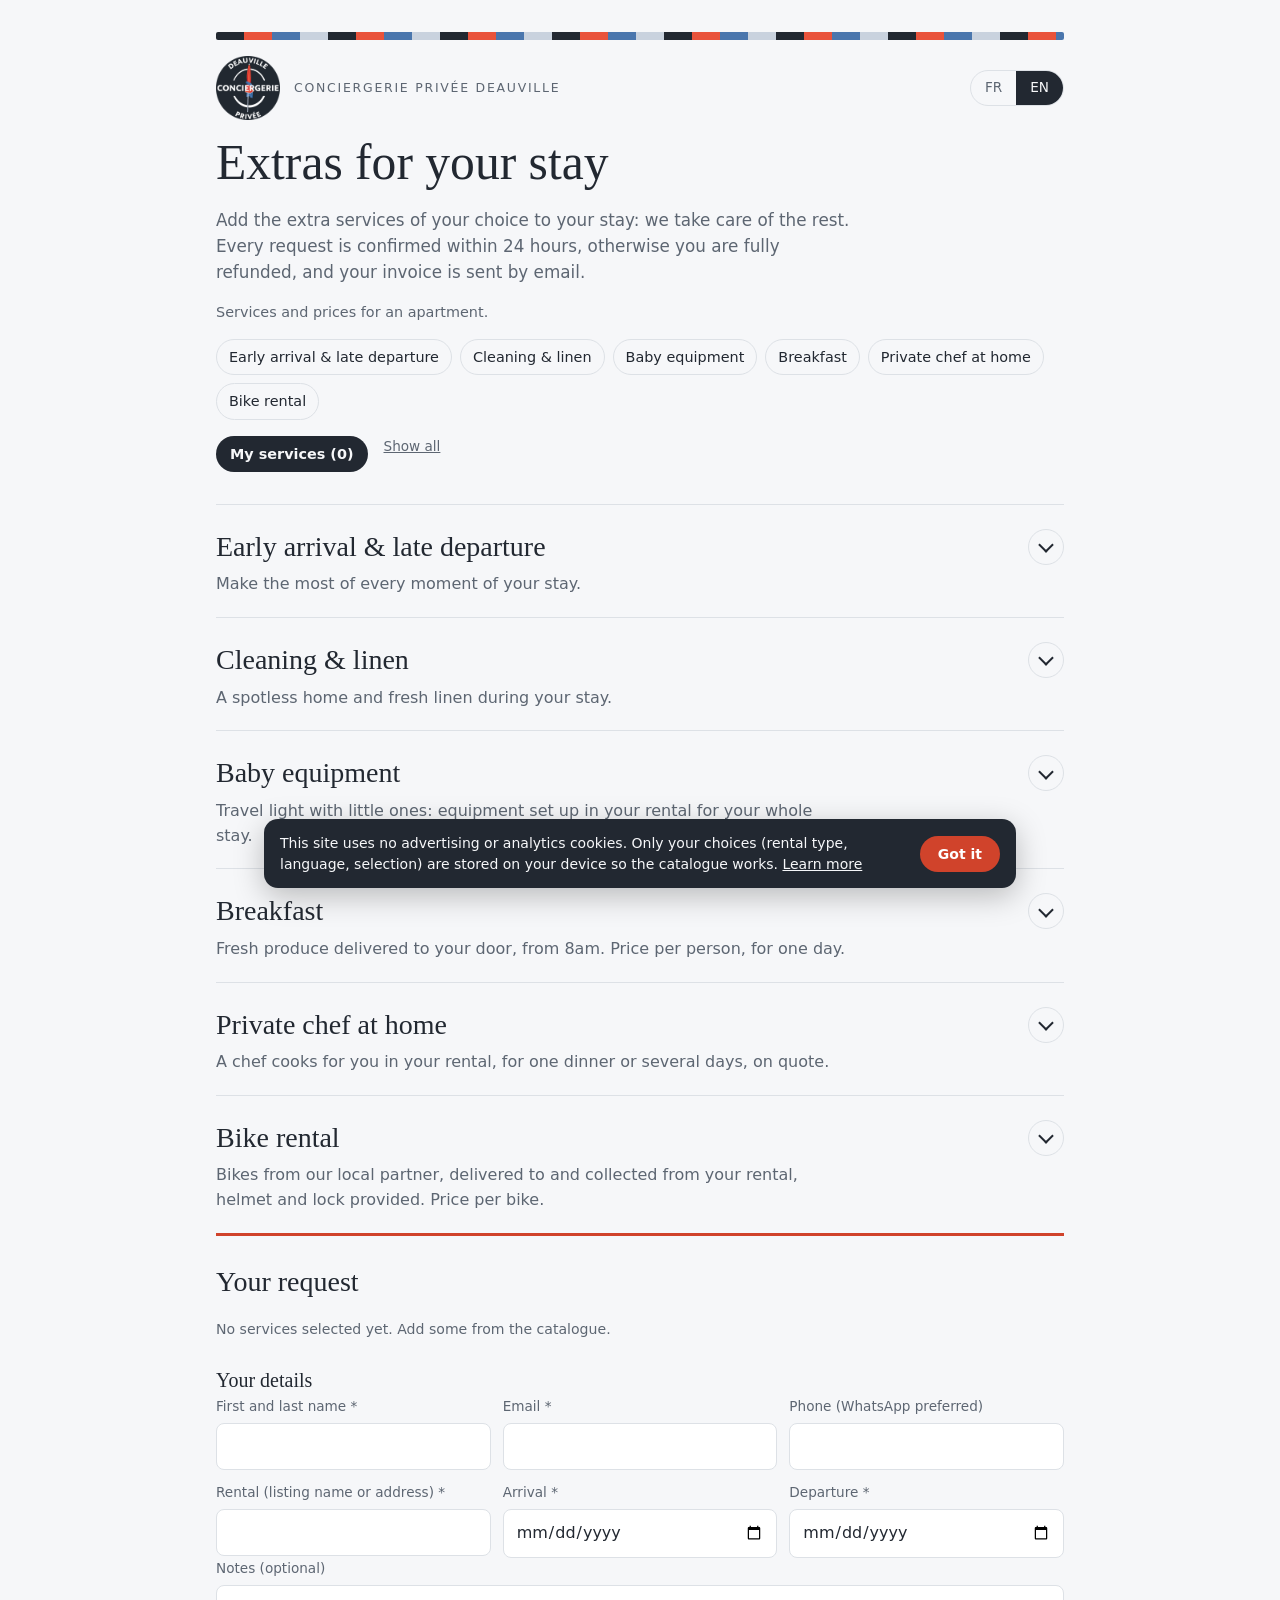
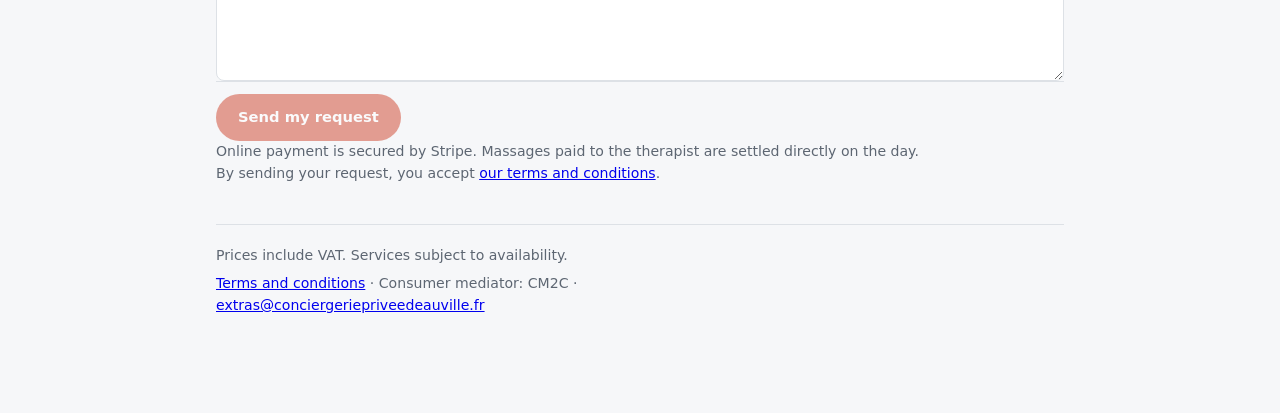
==== commit d1b3392e: "Petits-déjeuners 20/35 €, massages et courses réservés aux villas, ménage 2h/3h/3h multi-dates, chef" ====
--- a/appartement/index.html
+++ b/appartement/index.html
@@ -82,6 +82,12 @@
 .cpd .brand img{width:64px;height:64px;flex:none}
 .cpd .mas-form{display:flex;flex-wrap:wrap;gap:12px 16px}
 .cpd .field{display:flex;flex-direction:column;gap:6px;flex:1 1 200px;min-width:0;font-size:.85rem;color:var(--muted)}
+.cpd .date-chips{list-style:none;margin:0;padding:0;display:flex;flex-wrap:wrap;gap:6px}
+.cpd .date-chips li{display:inline-flex;align-items:center;gap:4px;background:var(--card);border:1px solid var(--line);border-radius:999px;padding:4px 6px 4px 12px;color:var(--ink);font-size:.9rem}
+.cpd .date-chips button{border:0;background:none;color:var(--muted);font-size:1.1rem;line-height:1;cursor:pointer;padding:2px 6px;border-radius:999px}
+.cpd .date-chips button:hover{color:var(--accent)}
+.cpd .date-add{display:flex;flex-direction:column;gap:4px}
+.cpd .field.dates .hint{margin:0;font-size:.8rem}
 .cpd .field input,.cpd .field select{font:inherit;font-size:1rem;color:var(--ink);background:var(--card);border:1px solid var(--line);border-radius:8px;padding:10px 12px;width:100%}
 .cpd .field input:focus-visible,.cpd .field select:focus-visible{outline:2px solid var(--accent);outline-offset:1px}
 .cpd .mas-pill[aria-disabled="true"]{opacity:.45;cursor:not-allowed}
@@ -151,7 +157,7 @@
 <h1><span lang="fr">Les extras de votre séjour</span><span lang="en">Extras for your stay</span></h1>
 <p class="lede"><span lang="fr">Ajoutez à votre séjour les services supplémentaires de votre choix : nous nous occupons du reste. Chaque demande est confirmée sous 24h, sinon vous êtes remboursé intégralement, et votre facture vous est envoyée par e-mail.</span><span lang="en">Add the extra services of your choice to your stay: we take care of the rest. Every request is confirmed within 24 hours, otherwise you are fully refunded, and your invoice is sent by email.</span></p>
 <p class="ptype-fixed"><span lang="fr">Prestations et tarifs pour un appartement.</span><span lang="en">Services and prices for an apartment.</span></p>
-<nav class="jump" aria-label="Sections"><a href="#horaires"><span lang="fr">Arrivée &amp; départ</span><span lang="en">Early arrival &amp; late departure</span></a><a href="#menage"><span lang="fr">Ménage &amp; linge</span><span lang="en">Cleaning &amp; linen</span></a><a href="#bebe"><span lang="fr">Équipement bébé</span><span lang="en">Baby equipment</span></a><a href="#massages"><span lang="fr">Massages</span><span lang="en">Massages</span></a><a href="#pdj"><span lang="fr">Petits-déjeuners</span><span lang="en">Breakfast</span></a><a href="#chef"><span lang="fr">Chef privé à domicile</span><span lang="en">Private chef at home</span></a><a href="#velos"><span lang="fr">Location de vélos</span><span lang="en">Bike rental</span></a><a href="#courses"><span lang="fr">Courses</span><span lang="en">Groceries</span></a></nav>
+<nav class="jump" aria-label="Sections"><a href="#horaires"><span lang="fr">Arrivée &amp; départ</span><span lang="en">Early arrival &amp; late departure</span></a><a href="#menage"><span lang="fr">Ménage &amp; linge</span><span lang="en">Cleaning &amp; linen</span></a><a href="#bebe"><span lang="fr">Équipement bébé</span><span lang="en">Baby equipment</span></a><a href="#massages" data-only="vil"><span lang="fr">Massages</span><span lang="en">Massages</span></a><a href="#pdj"><span lang="fr">Petits-déjeuners</span><span lang="en">Breakfast</span></a><a href="#chef"><span lang="fr">Chef privé à domicile</span><span lang="en">Private chef at home</span></a><a href="#velos"><span lang="fr">Location de vélos</span><span lang="en">Bike rental</span></a><a href="#courses" data-only="vil"><span lang="fr">Courses</span><span lang="en">Groceries</span></a></nav>
 <div class="top-actions needs-type"><button type="button" class="sel-btn open-co"><span lang="fr">Mes services</span><span lang="en">My services</span> (<span data-count>0</span>)</button><button type="button" class="toggle-all" id="cpd-all"><span lang="fr">Tout afficher</span><span lang="en">Show all</span></button></div>
 </div>
 <details id="horaires" class="block needs-type"><summary class="block-head"><span class="head-text"><h2><span lang="fr">Arrivée &amp; départ</span><span lang="en">Early arrival &amp; late departure</span></h2><p><span lang="fr">Profitez de chaque instant de votre séjour.</span><span lang="en">Make the most of every moment of your stay.</span></p></span><span class="chev" aria-hidden="true"></span></summary><div class="block-body"><p class="intro"><span lang="fr">Arriver plus tôt pour poser vos valises et filer à la plage, ou prolonger une dernière matinée avant de reprendre la route : nos arrivées anticipées et départs tardifs vous offrent jusqu&#x27;à 5 heures de plus dans votre logement, avant l&#x27;heure d&#x27;arrivée prévue ou après l&#x27;heure de départ prévue.</span><span lang="en">Arrive early to drop your bags and head straight to the beach, or enjoy one last morning before hitting the road: our early arrivals and late departures give you up to 5 extra hours in your rental, before your scheduled check-in or after your scheduled check-out.</span></p>
@@ -175,7 +181,7 @@
 <tr><th scope="row"><span lang="fr">De 1h à 3h</span><span lang="en">1 to 3 hrs</span></th><td class="num"><button type="button" class="pill" data-add="VOY-EARLY-VIL-3H">100 €</button></td><td class="num"><button type="button" class="pill" data-add="VOY-LATE-VIL-3H">100 €</button></td></tr>
 <tr><th scope="row"><span lang="fr">De 3h à 5h</span><span lang="en">3 to 5 hrs</span></th><td class="num"><button type="button" class="pill" data-add="VOY-EARLY-VIL-5H">180 €</button></td><td class="num"><button type="button" class="pill" data-add="VOY-LATE-VIL-5H">180 €</button></td></tr>
 </tbody></table></div><p class="hint"><span lang="fr">Sélectionnez l&#x27;option souhaitée pour l&#x27;ajouter à vos services.</span><span lang="en">Select an option to add it to your services.</span></p><p class="policy"><span lang="fr">À réserver au plus tard 48h avant. Annulation gratuite jusqu&#x27;à 48h avant ; passé ce délai, le service reste dû.</span><span lang="en">Book at least 48 hours ahead. Free cancellation up to 48 hours before; after that, the service is due.</span></p></div></details><details id="menage" class="block needs-type"><summary class="block-head"><span class="head-text"><h2><span lang="fr">Ménage &amp; linge</span><span lang="en">Cleaning &amp; linen</span></h2><p><span lang="fr">Un logement impeccable et du linge frais pendant votre séjour.</span><span lang="en">A spotless home and fresh linen during your stay.</span></p></span><span class="chev" aria-hidden="true"></span></summary><div class="block-body"><ul class="items"><li class="item" data-only="app mai">
-  <div class="item-text"><h3><span lang="fr">Ménage en cours de séjour</span><span lang="en">Mid-stay cleaning</span></h3><p><span lang="fr">Un coup de frais en cours de séjour : nous nettoyons la salle de bain, la cuisine et les pièces de vie, et refaisons les lits. Choisissez le jour souhaité : nous vous confirmons notre passage et intervenons dans la journée, même en votre absence. Facturé à l&#x27;heure.</span><span lang="en">A refresh during your stay: we clean the bathroom, kitchen and living areas, and remake the beds. Choose the day you would like: we confirm our visit and come by during the day, even if you are out. Charged by the hour.</span></p><p class="min"><span data-only="app"><span lang="fr">1h minimum en appartement.</span><span lang="en">1 hr minimum for apartments.</span></span><span data-only="mai"><span lang="fr">2h minimum en maison.</span><span lang="en">2 hrs minimum for houses.</span></span></p></div>
+  <div class="item-text"><h3><span lang="fr">Ménage en cours de séjour</span><span lang="en">Mid-stay cleaning</span></h3><p><span lang="fr">Un coup de frais en cours de séjour : nous nettoyons la salle de bain, la cuisine et les pièces de vie, et refaisons les lits. Choisissez le jour souhaité : nous vous confirmons notre passage et intervenons dans la journée, même en votre absence. Facturé à l&#x27;heure.</span><span lang="en">A refresh during your stay: we clean the bathroom, kitchen and living areas, and remake the beds. Choose the day you would like: we confirm our visit and come by during the day, even if you are out. Charged by the hour.</span></p><p class="min"><span data-only="app"><span lang="fr">2h minimum en appartement.</span><span lang="en">2 hrs minimum for apartments.</span></span><span data-only="mai"><span lang="fr">3h minimum en maison.</span><span lang="en">3 hrs minimum for houses.</span></span></p></div>
   <div class="item-buy"><p class="price"><span class="amount">30 €</span><span class="unit"><span lang="fr"> / heure</span><span lang="en"> / hour</span></span><span class="ttc"><span lang="fr">TTC</span><span lang="en">incl. VAT</span></span></p><button type="button" class="book" data-add="VOY-MEN"><span lang="fr">Ajouter</span><span lang="en">Add</span><span aria-hidden="true">+</span></button></div>
 </li><li class="item" data-only="vil">
   <div class="item-text"><h3><span lang="fr">Ménage en cours de séjour</span><span lang="en">Mid-stay cleaning</span></h3><p><span lang="fr">Un coup de frais en cours de séjour : nous nettoyons la salle de bain, la cuisine et les pièces de vie, et refaisons les lits. Choisissez le jour souhaité : nous vous confirmons notre passage et intervenons dans la journée, même en votre absence. Facturé à l&#x27;heure.</span><span lang="en">A refresh during your stay: we clean the bathroom, kitchen and living areas, and remake the beds. Choose the day you would like: we confirm our visit and come by during the day, even if you are out. Charged by the hour.</span></p><p class="min"><span lang="fr">3h minimum en villa.</span><span lang="en">3 hrs minimum for villas.</span></p></div>
@@ -192,23 +198,24 @@
 </li><li class="item">
   <div class="item-text"><h3><span lang="fr">Chaise haute</span><span lang="en">High chair</span></h3><p><span lang="fr">Chaise haute mise à disposition pour toute la durée du séjour.</span><span lang="en">High chair provided for your whole stay.</span></p></div>
   <div class="item-buy"><p class="price"><span class="amount">20 €</span><span class="unit"><span lang="fr"> / séjour</span><span lang="en"> / stay</span></span><span class="ttc"><span lang="fr">TTC</span><span lang="en">incl. VAT</span></span></p><button type="button" class="book" data-add="BEBE-CHAISE"><span lang="fr">Ajouter</span><span lang="en">Add</span><span aria-hidden="true">+</span></button></div>
-</li></ul><p class="policy"><span lang="fr">Toute perte ou dégradation est refacturée au coût de réparation ou de remplacement.</span><span lang="en">Any loss or damage is charged at repair or replacement cost.</span></p></div></details><details id="massages" class="block needs-type"><summary class="block-head"><span class="head-text"><h2><span lang="fr">Massages</span><span lang="en">Massages</span></h2><p><span lang="fr">Un massage relaxant avec un·e professionnel·le dédié·e, pour un moment de bien-être au sein de votre logement. Notre partenaire se déplace avec sa table de massage. L&#x27;horaire est convenu avec vous par WhatsApp après la réservation.</span><span lang="en">A relaxing massage with a dedicated professional, for a moment of well-being in your own rental. Our partner comes to you with a massage table. The time is arranged with you on WhatsApp after booking.</span></p></span><span class="chev" aria-hidden="true"></span></summary><div class="block-body"><p class="hint"><span lang="fr">Touchez un prix pour ajouter le massage à votre sélection. La date, le moment de la journée, le type de massage et le mode de règlement (en ligne ou directement au praticien) se choisissent à l&#x27;étape suivante.</span><span lang="en">Tap a price to add the massage to your selection. Date, time of day, massage type and payment method (online or directly to the therapist) are chosen at the next step.</span></p>
+</li></ul><p class="policy"><span lang="fr">Toute perte ou dégradation est refacturée au coût de réparation ou de remplacement.</span><span lang="en">Any loss or damage is charged at repair or replacement cost.</span></p></div></details><details id="massages" class="block needs-type" data-only="vil"><summary class="block-head"><span class="head-text"><h2><span lang="fr">Massages</span><span lang="en">Massages</span></h2><p><span lang="fr">Un massage relaxant avec un·e professionnel·le dédié·e, pour un moment de bien-être au sein de votre logement. Notre partenaire se déplace avec sa table de massage. L&#x27;horaire est convenu avec vous par WhatsApp après la réservation.</span><span lang="en">A relaxing massage with a dedicated professional, for a moment of well-being in your own rental. Our partner comes to you with a massage table. The time is arranged with you on WhatsApp after booking.</span></p></span><span class="chev" aria-hidden="true"></span></summary><div class="block-body"><p class="hint"><span lang="fr">Touchez un prix pour ajouter le massage à votre sélection. La date, le moment de la journée, le type de massage et le mode de règlement (en ligne ou directement au praticien) se choisissent à l&#x27;étape suivante.</span><span lang="en">Tap a price to add the massage to your selection. Date, time of day, massage type and payment method (online or directly to the therapist) are chosen at the next step.</span></p>
 <div class="table-wrap"><table class="grid"><thead><tr><th scope="col"><span lang="fr">Formule</span><span lang="en">Option</span></th><th scope="col" class="num"><span lang="fr">1h</span><span lang="en">1 hr</span></th><th scope="col" class="num"><span lang="fr">1h30</span><span lang="en">1 hr 30</span></th><th scope="col" class="num"><span lang="fr">2h</span><span lang="en">2 hrs</span></th></tr></thead><tbody><tr><th scope="row"><span lang="fr">Solo</span><span lang="en">Solo</span><span class="rowsub"><span lang="fr">1 personne</span><span lang="en">1 person</span></span></th><td class="num"><button type="button" class="pill" data-add="MAS-SOLO-60">120 €</button></td><td class="num"><button type="button" class="pill" data-add="MAS-SOLO-90">180 €</button></td><td class="num"><button type="button" class="pill" data-add="MAS-SOLO-120">240 €</button></td></tr><tr><th scope="row"><span lang="fr">Duo</span><span lang="en">Duo</span><span class="rowsub"><span lang="fr">2 personnes, côte à côte</span><span lang="en">2 people, side by side</span></span></th><td class="num"><button type="button" class="pill" data-add="MAS-DUO-60">240 €</button></td><td class="num"><button type="button" class="pill" data-add="MAS-DUO-90">360 €</button></td><td class="num"><button type="button" class="pill" data-add="MAS-DUO-120">480 €</button></td></tr></tbody></table></div>
 <p class="policy"><span lang="fr">Cette prestation vous engage. Nous sommes flexibles pour toute modification ou annulation jusqu&#x27;à 48h avant la séance ; passé ce délai, elle ne sera pas remboursée. Consultez <a href="https://extras.conciergeriepriveedeauville.fr/cgv.html" target="_blank" rel="noopener">nos CGV</a> pour plus d&#x27;informations.</span><span lang="en">This booking is binding. Changes or cancellations are free up to 48 hours before the session; after that, it is non-refundable. See <a href="https://extras.conciergeriepriveedeauville.fr/cgv.html" target="_blank" rel="noopener">our terms and conditions</a> for details.</span></p></div></details><details id="pdj" class="block needs-type"><summary class="block-head"><span class="head-text"><h2><span lang="fr">Petits-déjeuners</span><span lang="en">Breakfast</span></h2><p><span lang="fr">Des produits frais livrés chez vous, à partir de 8h. Prix par personne, pour un jour.</span><span lang="en">Fresh produce delivered to your door, from 8am. Price per person, for one day.</span></p></span><span class="chev" aria-hidden="true"></span></summary><div class="block-body"><ul class="items"><li class="item">
   <div class="item-text"><h3><span lang="fr">Petit-déjeuner livré</span><span lang="en">Breakfast delivered</span></h3><p><span lang="fr">Viennoiseries du jour, fruits frais et jus de fruits frais, accompagnés de beurre, de confitures et de boissons chaudes, livrés dans votre logement.</span><span lang="en">Fresh pastries of the day, fresh fruit and fresh juice, with butter, jams and hot drinks, delivered to your rental.</span></p></div>
-  <div class="item-buy"><p class="price"><span class="amount">18 €</span><span class="unit"><span lang="fr"> / personne</span><span lang="en"> / person</span></span><span class="ttc"><span lang="fr">TTC</span><span lang="en">incl. VAT</span></span></p><button type="button" class="book" data-add="VOY-PDJ-LIV"><span lang="fr">Ajouter</span><span lang="en">Add</span><span aria-hidden="true">+</span></button></div>
+  <div class="item-buy"><p class="price"><span class="amount">20 €</span><span class="unit"><span lang="fr"> / personne</span><span lang="en"> / person</span></span><span class="ttc"><span lang="fr">TTC</span><span lang="en">incl. VAT</span></span></p><button type="button" class="book" data-add="VOY-PDJ-LIV"><span lang="fr">Ajouter</span><span lang="en">Add</span><span aria-hidden="true">+</span></button></div>
 </li><li class="item" data-only="vil">
   <div class="item-text"><h3><span lang="fr">Petit-déjeuner servi à table</span><span lang="en">Breakfast served at your table</span></h3><p><span lang="fr">Servi à table dans votre logement : yaourt ou fromage blanc, fruits frais, ficelle et viennoiseries du jour, beurre et confiture. Jus d&#x27;orange pressé, café, lait, thé ou chocolat chaud.</span><span lang="en">Served at your table in your rental: yoghurt or fromage blanc, fresh fruit, baguette and pastries of the day, butter and jam. Fresh orange juice, coffee, milk, tea or hot chocolate.</span></p></div>
-  <div class="item-buy"><p class="price"><span class="amount">28 €</span><span class="unit"><span lang="fr"> / personne</span><span lang="en"> / person</span></span><span class="ttc"><span lang="fr">TTC</span><span lang="en">incl. VAT</span></span></p><button type="button" class="book" data-add="VOY-PDJ-TABLE"><span lang="fr">Ajouter</span><span lang="en">Add</span><span aria-hidden="true">+</span></button></div>
-</li></ul><p class="policy"><span lang="fr">Une réservation = un jour : pour plusieurs jours, ajoutez un petit-déjeuner par jour ou contactez-nous. Avant 8h, sur demande, selon nos disponibilités. À réserver au moins 72h à l&#x27;avance ; annulation gratuite jusqu&#x27;à 72h avant.</span><span lang="en">One booking = one day: for several days, add one breakfast per day or contact us. Before 8am on request, subject to availability. Book at least 72 hours ahead; free cancellation up to 72 hours before.</span></p></div></details><details id="chef" class="block needs-type"><summary class="block-head"><span class="head-text"><h2><span lang="fr">Chef privé à domicile</span><span lang="en">Private chef at home</span></h2><p><span lang="fr">Un dîner gastronomique préparé et servi dans votre logement, sur devis.</span><span lang="en">A gourmet dinner cooked and served in your rental, on quote.</span></p></span><span class="chev" aria-hidden="true"></span></summary><div class="block-body"><p class="intro"><span lang="fr">Un chef vient cuisiner chez vous et sert un dîner privatif dans votre logement : vous recevez sans vous occuper de rien. Deux formules au choix.</span><span lang="en">A chef comes to cook at your rental and serves a private dinner: you host without lifting a finger. Two options to choose from.</span></p>
+  <div class="item-buy"><p class="price"><span class="amount">35 €</span><span class="unit"><span lang="fr"> / personne</span><span lang="en"> / person</span></span><span class="ttc"><span lang="fr">TTC</span><span lang="en">incl. VAT</span></span></p><button type="button" class="book" data-add="VOY-PDJ-TABLE"><span lang="fr">Ajouter</span><span lang="en">Add</span><span aria-hidden="true">+</span></button></div>
+</li></ul><p class="policy"><span lang="fr">Une réservation = un jour : pour plusieurs jours, ajoutez un petit-déjeuner par jour ou contactez-nous. Avant 8h, sur demande, selon nos disponibilités. À réserver au moins 72h à l&#x27;avance ; annulation gratuite jusqu&#x27;à 72h avant.</span><span lang="en">One booking = one day: for several days, add one breakfast per day or contact us. Before 8am on request, subject to availability. Book at least 72 hours ahead; free cancellation up to 72 hours before.</span></p></div></details><details id="chef" class="block needs-type"><summary class="block-head"><span class="head-text"><h2><span lang="fr">Chef privé à domicile</span><span lang="en">Private chef at home</span></h2><p><span lang="fr">Un chef cuisine pour vous dans votre logement, le temps d&#x27;un dîner ou de plusieurs jours, sur devis.</span><span lang="en">A chef cooks for you in your rental, for one dinner or several days, on quote.</span></p></span><span class="chev" aria-hidden="true"></span></summary><div class="block-body"><p class="intro"><span lang="fr">Un chef vient cuisiner chez vous et sert un dîner privatif dans votre logement : vous recevez sans vous occuper de rien. Deux formules au choix.</span><span lang="en">A chef comes to cook at your rental and serves a private dinner: you host without lifting a finger. Two options to choose from.</span></p>
 <ul class="items">
 <li class="item"><div class="item-text"><h3><span lang="fr">Le menu du chef</span><span lang="en">The chef&#x27;s menu</span></h3><p><span lang="fr">Le chef compose un menu de saison en 3, 4 ou 5 temps, à partir de produits frais.</span><span lang="en">The chef creates a seasonal menu in 3, 4 or 5 courses, with fresh produce.</span></p></div></li>
-<li class="item"><div class="item-text"><h3><span lang="fr">Le menu sur mesure</span><span lang="en">The bespoke menu</span></h3><p><span lang="fr">Nous construisons le menu avec le chef, selon vos envies, vos goûts et vos contraintes alimentaires.</span><span lang="en">We build the menu with the chef around your wishes, tastes and dietary needs.</span></p></div></li>
+<li class="item"><div class="item-text"><h3><span lang="fr">Le chef sur mesure</span><span lang="en">The bespoke chef</span></h3><p><span lang="fr">Le chef est à votre disposition à la demi-journée, à la journée ou à la semaine. Nous construisons les menus avec lui, selon vos envies, vos goûts et vos contraintes alimentaires.</span><span lang="en">The chef is at your disposal for half a day, a day or a week. We build the menus with the chef around your wishes, tastes and dietary needs.</span></p></div></li>
 </ul>
 <h3 class="sub"><span lang="fr">Tarifs indicatifs</span><span lang="en">Indicative prices</span></h3>
-<div class="table-wrap"><table class="grid tiers"><thead><tr><th scope="col"><span lang="fr">Menu</span><span lang="en">Menu</span></th><th scope="col" class="num"><span lang="fr">Par personne</span><span lang="en">Per person</span></th></tr></thead><tbody><tr><th scope="row"><span lang="fr">Menu en 3 temps</span><span lang="en">Menu – 3 courses</span><span class="rowsub"><span lang="fr">entrée, plat, dessert</span><span lang="en">starter, main, dessert</span></span></th><td class="num">80 €</td></tr><tr><th scope="row"><span lang="fr">Menu en 4 temps</span><span lang="en">Menu – 4 courses</span><span class="rowsub"><span lang="fr">entrée, plat, fromage, dessert</span><span lang="en">starter, main, cheese, dessert</span></span></th><td class="num">100 €</td></tr><tr><th scope="row"><span lang="fr">Menu en 5 temps</span><span lang="en">Menu – 5 courses</span><span class="rowsub"><span lang="fr">entrée, poisson, viande, fromage, dessert</span><span lang="en">starter, fish, meat, cheese, dessert</span></span></th><td class="num">120 €</td></tr></tbody></table></div>
+<div class="table-wrap"><table class="grid tiers"><thead><tr><th scope="col"><span lang="fr">Menu du chef</span><span lang="en">Chef&#x27;s menu</span><span class="rowsub"><span lang="fr">à partir de 8 personnes</span><span lang="en">from 8 guests</span></span></th><th scope="col" class="num"><span lang="fr">Par personne</span><span lang="en">Per person</span></th></tr></thead><tbody><tr><th scope="row"><span lang="fr">Menu en 3 temps</span><span lang="en">Menu – 3 courses</span><span class="rowsub"><span lang="fr">entrée, plat, dessert</span><span lang="en">starter, main, dessert</span></span></th><td class="num">80 €</td></tr><tr><th scope="row"><span lang="fr">Menu en 4 temps</span><span lang="en">Menu – 4 courses</span><span class="rowsub"><span lang="fr">entrée, plat, fromage, dessert</span><span lang="en">starter, main, cheese, dessert</span></span></th><td class="num">100 €</td></tr><tr><th scope="row"><span lang="fr">Menu en 5 temps</span><span lang="en">Menu – 5 courses</span><span class="rowsub"><span lang="fr">entrée, poisson, viande, fromage, dessert</span><span lang="en">starter, fish, meat, cheese, dessert</span></span></th><td class="num">120 €</td></tr></tbody></table></div>
+<div class="table-wrap"><table class="grid tiers"><thead><tr><th scope="col"><span lang="fr">Chef sur mesure</span><span lang="en">Bespoke chef</span></th><th scope="col" class="num"><span lang="fr">Tarif</span><span lang="en">Price</span></th></tr></thead><tbody><tr><th scope="row"><span lang="fr">Demi-journée</span><span lang="en">Half day</span></th><td class="num">450 €</td></tr><tr><th scope="row"><span lang="fr">Journée</span><span lang="en">Full day</span></th><td class="num">700 €</td></tr><tr><th scope="row"><span lang="fr">Semaine</span><span lang="en">Week</span></th><td class="num">4 000 €</td></tr></tbody></table></div>
 <details class="example"><summary><span lang="fr">Exemple : menu automne-hiver</span><span lang="en">Example: autumn-winter menu</span></summary><div class="example-body"><p class="hint"><span lang="fr">Le menu évolue au fil des saisons. Vous choisissez vos plats parmi la carte du moment.</span><span lang="en">The menu changes with the seasons. You choose your dishes from the current menu.</span></p><h4><span lang="fr">Entrées</span><span lang="en">Starters</span></h4><ul class="menu-list"><li><span lang="fr">Crème de champignons sauvages, œuf bio, guanciale &amp; vieux Comté (option végétarienne possible)</span><span lang="en">Wild mushroom cream, organic egg, guanciale &amp; aged Comté (vegetarian option available)</span></li><li><span lang="fr">Noix de Saint-Jacques rôties, velouté de panais à la vanille &amp; crumble de châtaignes</span><span lang="en">Roasted scallops, vanilla parsnip velouté &amp; chestnut crumble</span></li><li><span lang="fr">Bar de ligne façon gravlax, pickles de betterave, concombre &amp; condiment au raifort</span><span lang="en">Line-caught sea bass gravlax, beetroot pickles, cucumber &amp; horseradish</span></li></ul><h4><span lang="fr">Plats</span><span lang="en">Mains</span></h4><ul class="menu-list"><li><span lang="fr">Cabillaud cuit au beurre noisette, céleri onctueux au lait de laurier &amp; couteaux au naturel</span><span lang="en">Cod in brown butter, creamy celeriac with bay leaf milk &amp; razor clams</span></li><li><span lang="fr">Pêche du moment, esprit chaudrée, raviole à l&#x27;encre de seiche</span><span lang="en">Catch of the day, chowder style, squid ink ravioli</span></li><li><span lang="fr">Canard de la Ferme de la Houssaye façon pot-au-feu, petits navets &amp; bouillon au gingembre (option végétarienne possible)</span><span lang="en">Ferme de la Houssaye duck pot-au-feu style, baby turnips &amp; ginger broth (vegetarian option available)</span></li><li><span lang="fr">Épaule d&#x27;agneau confite aux épices douces, risotto d&#x27;épeautre, butternut &amp; tomme de brebis</span><span lang="en">Slow-cooked lamb shoulder with sweet spices, spelt risotto, butternut &amp; sheep&#x27;s cheese</span></li></ul><h4><span lang="fr">Desserts</span><span lang="en">Desserts</span></h4><ul class="menu-list"><li><span lang="fr">Gâteau moelleux aux noisettes, cassis confit &amp; crème infusée au foin</span><span lang="en">Soft hazelnut cake, candied blackcurrant &amp; hay-infused cream</span></li><li><span lang="fr">Tarte croustillante au chocolat, ganache onctueuse &amp; gianduja au sésame</span><span lang="en">Crisp chocolate tart, smooth ganache &amp; sesame gianduja</span></li><li><span lang="fr">Panna cotta aux agrumes, tuile au poivre Sichuan &amp; crémeux citron vert-passion</span><span lang="en">Citrus panna cotta, Sichuan pepper tuile &amp; lime-passion fruit cream</span></li></ul></div></details>
-<div class="chef-cta"><p class="hint"><span lang="fr">Ajoutez la demande à vos services, puis indiquez la date, le nombre de convives, la formule et vos envies : nous revenons vers vous avec un devis personnalisé. Aucun paiement à cette étape.</span><span lang="en">Add the request to your services, then tell us the date, number of guests, option and wishes: we get back to you with a tailored quote. No payment at this stage.</span></p><button type="button" class="book" data-add="CHEF-DEVIS"><span lang="fr">Demander un devis</span><span lang="en">Request a quote</span><span aria-hidden="true">+</span></button></div><p class="policy"><span lang="fr">Tarifs indicatifs TTC par personne, à partir de 8 personnes : le prix définitif figure sur le devis. Option végétarienne possible.</span><span lang="en">Indicative prices incl. VAT per person, from 8 guests: the final price is on the quote. Vegetarian option available.</span></p></div></details><details id="velos" class="block needs-type"><summary class="block-head"><span class="head-text"><h2><span lang="fr">Location de vélos</span><span lang="en">Bike rental</span></h2><p><span lang="fr">Vélos de notre partenaire local, livrés et récupérés à votre logement, casque et antivol fournis. Prix par vélo.</span><span lang="en">Bikes from our local partner, delivered to and collected from your rental, helmet and lock provided. Price per bike.</span></p></span><span class="chev" aria-hidden="true"></span></summary><div class="block-body"><p class="hint"><span lang="fr">Touchez un prix pour ajouter un vélo pour cette durée.</span><span lang="en">Tap a price to add a bike for that duration.</span></p>
+<div class="chef-cta"><p class="hint"><span lang="fr">Ajoutez la demande à vos services, puis indiquez la date, le nombre de convives, la formule et vos envies : nous revenons vers vous avec un devis personnalisé. Aucun paiement à cette étape.</span><span lang="en">Add the request to your services, then tell us the date, number of guests, option and wishes: we get back to you with a tailored quote. No payment at this stage.</span></p><button type="button" class="book" data-add="CHEF-DEVIS"><span lang="fr">Demander un devis</span><span lang="en">Request a quote</span><span aria-hidden="true">+</span></button></div><p class="policy"><span lang="fr">Tarifs indicatifs TTC : le prix définitif figure sur le devis. Menu du chef à partir de 8 personnes. Option végétarienne possible.</span><span lang="en">Indicative prices incl. VAT: the final price is on the quote. Chef&#x27;s menu from 8 guests. Vegetarian option available.</span></p></div></details><details id="velos" class="block needs-type"><summary class="block-head"><span class="head-text"><h2><span lang="fr">Location de vélos</span><span lang="en">Bike rental</span></h2><p><span lang="fr">Vélos de notre partenaire local, livrés et récupérés à votre logement, casque et antivol fournis. Prix par vélo.</span><span lang="en">Bikes from our local partner, delivered to and collected from your rental, helmet and lock provided. Price per bike.</span></p></span><span class="chev" aria-hidden="true"></span></summary><div class="block-body"><p class="hint"><span lang="fr">Touchez un prix pour ajouter un vélo pour cette durée.</span><span lang="en">Tap a price to add a bike for that duration.</span></p>
 <div class="table-wrap"><table class="grid bikes"><thead><tr><th scope="col"><span lang="fr">Location</span><span lang="en">Rental</span></th><th scope="col" class="num"><span lang="fr">24h</span><span lang="en">24h</span></th><th scope="col" class="num"><span lang="fr">3 jours</span><span lang="en">3 days</span></th><th scope="col" class="num"><span lang="fr">4 jours</span><span lang="en">4 days</span></th><th scope="col" class="num"><span lang="fr">5 jours</span><span lang="en">5 days</span></th><th scope="col" class="num"><span lang="fr">6 jours</span><span lang="en">6 days</span></th><th scope="col" class="num"><span lang="fr">7 jours</span><span lang="en">7 days</span></th></tr></thead><tbody><tr><th scope="row"><span lang="fr">Vélo classique</span><span lang="en">Classic bike</span></th><td class="num"><button type="button" class="pill" data-add="VELO-CLA-STD-24H">33 €</button></td><td class="num"><button type="button" class="pill" data-add="VELO-CLA-STD-3J">55,50 €</button></td><td class="num"><button type="button" class="pill" data-add="VELO-CLA-STD-4J">63 €</button></td><td class="num"><button type="button" class="pill" data-add="VELO-CLA-STD-5J">67,50 €</button></td><td class="num"><button type="button" class="pill" data-add="VELO-CLA-STD-6J">75,60 €</button></td><td class="num"><button type="button" class="pill" data-add="VELO-CLA-STD-7J">87,75 €</button></td></tr><tr><th scope="row"><span lang="fr">Vélo électrique</span><span lang="en">E-bike</span></th><td class="num"><button type="button" class="pill" data-add="VELO-ELEC-STD-24H">70,50 €</button></td><td class="num"><button type="button" class="pill" data-add="VELO-ELEC-STD-3J">138 €</button></td><td class="num"><button type="button" class="pill" data-add="VELO-ELEC-STD-4J">172,50 €</button></td><td class="num"><button type="button" class="pill" data-add="VELO-ELEC-STD-5J">189 €</button></td><td class="num"><button type="button" class="pill" data-add="VELO-ELEC-STD-6J">214,65 €</button></td><td class="num"><button type="button" class="pill" data-add="VELO-ELEC-STD-7J">256,50 €</button></td></tr></tbody></table></div><h3 class="sub"><span lang="fr">Enfants</span><span lang="en">Kids</span></h3><ul class="items"><li class="item">
   <div class="item-text"><h3><span lang="fr">Vélo enfant</span><span lang="en">Kids&#x27; bike</span></h3><p><span lang="fr">7-8 ans ou 9-12 ans, casque inclus. Prix par vélo et par jour.</span><span lang="en">Ages 7-8 or 9-12, helmet included. Price per bike per day.</span></p></div>
   <div class="item-buy"><p class="price"><span class="amount">33 €</span><span class="unit"><span lang="fr"> / jour</span><span lang="en"> / day</span></span><span class="ttc"><span lang="fr">TTC</span><span lang="en">incl. VAT</span></span></p><button type="button" class="book" data-add="VELO-ENF-JOUR"><span lang="fr">Ajouter</span><span lang="en">Add</span><span aria-hidden="true">+</span></button></div>
@@ -218,13 +225,13 @@
 </li><li class="item">
   <div class="item-text"><h3><span lang="fr">Remorque enfant – forfait 5 à 7 jours</span><span lang="en">Child trailer – 5 to 7 days</span></h3><p><span lang="fr">Forfait par remorque pour un séjour de 5 à 7 jours.</span><span lang="en">Flat rate per trailer for 5 to 7 days.</span></p></div>
   <div class="item-buy"><p class="price"><span class="amount">70 €</span><span class="ttc"><span lang="fr">TTC</span><span lang="en">incl. VAT</span></span></p><button type="button" class="book" data-add="REM-ENF-SEM"><span lang="fr">Ajouter</span><span lang="en">Add</span><span aria-hidden="true">+</span></button></div>
-</li></ul><p class="policy"><span lang="fr">Annulation gratuite jusqu&#x27;à 72h avant le début de la location ; passé ce délai, la location reste due. Toute perte, vol ou dégradation est refacturé au coût de réparation ou de remplacement.</span><span lang="en">Free cancellation up to 72 hours before the rental starts; after that, the rental is due. Any loss, theft or damage is charged at repair or replacement cost.</span></p></div></details><details id="courses" class="block needs-type"><summary class="block-head"><span class="head-text"><h2><span lang="fr">Courses</span><span lang="en">Groceries</span></h2><p><span lang="fr">Votre réfrigérateur rempli avant votre arrivée, ou vos commandes réceptionnées pour vous.</span><span lang="en">Your fridge stocked before you arrive, or your deliveries received for you.</span></p></span><span class="chev" aria-hidden="true"></span></summary><div class="block-body"><ul class="items"><li class="item">
+</li></ul><p class="policy"><span lang="fr">Annulation gratuite jusqu&#x27;à 72h avant le début de la location ; passé ce délai, la location reste due. Toute perte, vol ou dégradation est refacturé au coût de réparation ou de remplacement.</span><span lang="en">Free cancellation up to 72 hours before the rental starts; after that, the rental is due. Any loss, theft or damage is charged at repair or replacement cost.</span></p></div></details><details id="courses" class="block needs-type" data-only="vil"><summary class="block-head"><span class="head-text"><h2><span lang="fr">Courses</span><span lang="en">Groceries</span></h2><p><span lang="fr">Votre réfrigérateur rempli avant votre arrivée, ou vos commandes réceptionnées pour vous.</span><span lang="en">Your fridge stocked before you arrive, or your deliveries received for you.</span></p></span><span class="chev" aria-hidden="true"></span></summary><div class="block-body"><ul class="items"><li class="item" data-only="vil">
   <div class="item-text"><h3><span lang="fr">Nous faisons vos courses</span><span lang="en">We do your shopping</span></h3><p><span lang="fr">Nous vous envoyons un modèle de liste à compléter : nous passons commande, puis livrons et rangeons vos courses dans le logement avant votre arrivée. Le prix couvre le service ; le montant des courses est facturé à part, au ticket.</span><span lang="en">We send you a shopping list template to fill in: we place the order, then deliver and put away your groceries in your rental before you arrive. Price covers the service; groceries are billed separately at cost.</span></p></div>
   <div class="item-buy"><p class="price"><span class="amount">100 €</span><span class="ttc"><span lang="fr">TTC</span><span lang="en">incl. VAT</span></span></p><button type="button" class="book" data-add="VOY-COUR-1"><span lang="fr">Ajouter</span><span lang="en">Add</span><span aria-hidden="true">+</span></button></div>
-</li><li class="item">
+</li><li class="item" data-only="vil">
   <div class="item-text"><h3><span lang="fr">Récupération de votre drive</span><span lang="en">Click &amp; collect pick-up</span></h3><p><span lang="fr">Vous commandez en drive et nous indiquez le créneau : nous récupérons vos courses et les livrons dans le logement.</span><span lang="en">You order click &amp; collect and share the slot: we pick up your groceries and bring them to your rental.</span></p></div>
   <div class="item-buy"><p class="price"><span class="amount">60 €</span><span class="ttc"><span lang="fr">TTC</span><span lang="en">incl. VAT</span></span></p><button type="button" class="book" data-add="VOY-COUR-2"><span lang="fr">Ajouter</span><span lang="en">Add</span><span aria-hidden="true">+</span></button></div>
-</li><li class="item">
+</li><li class="item" data-only="vil">
   <div class="item-text"><h3><span lang="fr">Réception de votre livraison</span><span lang="en">Delivery reception</span></h3><p><span lang="fr">Vous commandez une livraison à nos coordonnées : nous la réceptionnons et la déposons dans le logement.</span><span lang="en">You order a delivery to our address: we receive it and drop it at your rental.</span></p></div>
   <div class="item-buy"><p class="price"><span class="amount">60 €</span><span class="ttc"><span lang="fr">TTC</span><span lang="en">incl. VAT</span></span></p><button type="button" class="book" data-add="VOY-COUR-3"><span lang="fr">Ajouter</span><span lang="en">Add</span><span aria-hidden="true">+</span></button></div>
 </li></ul><p class="policy"><span lang="fr">Annulation gratuite jusqu&#x27;à 72h avant votre arrivée ; passé ce délai, le service et les courses déjà achetées restent dus.</span><span lang="en">Free cancellation up to 72 hours before your arrival; after that, the service and any groceries already purchased are due.</span></p></div></details>
@@ -284,13 +291,13 @@
 </script>
 <script>
 (function(){
-var CFG={"VOY-COUR-1": {"p": "price_1UUYLFDzWN1GhqOZIsvrFv3Z", "c": 10000, "fr": "Courses – nous faisons vos courses", "en": "Groceries – we do your shopping", "g": "courses", "m": 1, "d": 1}, "VOY-COUR-2": {"p": "price_1UUYLPDzWN1GhqOZLnJtatr1", "c": 6000, "fr": "Courses – récupération de votre drive", "en": "Groceries – click & collect pick-up", "g": "courses", "m": 1, "d": 1}, "VOY-COUR-3": {"p": "price_1UUYLRDzWN1GhqOZ5TrISrMv", "c": 6000, "fr": "Courses – réception de votre livraison", "en": "Groceries – delivery reception", "g": "courses", "m": 1, "d": 1}, "VOY-MEN": {"p": "price_1UUYLVDzWN1GhqOZERCPowv8", "c": 3000, "fr": "Ménage supplémentaire en cours de séjour", "en": "Mid-stay cleaning", "g": "menage", "m": 8, "d": 1, "q": ["Heures", "Hours"], "u": ["heure", "hour"]}, "VOY-LIN-L": {"p": "price_1UUYLXDzWN1GhqOZpJK8q6ey", "c": 3000, "fr": "Kit linge supplémentaire – livraison", "en": "Extra linen – delivered", "g": "linge", "m": 10, "d": 1, "q": ["Parures", "Sets"], "u": ["parure", "set"]}, "VOY-LIN-LI": {"p": "price_1UUYLZDzWN1GhqOZXShFDE8B", "c": 3500, "fr": "Kit linge supplémentaire – livraison et installation", "en": "Extra linen – delivered and fitted", "g": "linge", "m": 10, "d": 1, "q": ["Parures", "Sets"], "u": ["parure", "set"]}, "VELO-CLA-STD-24H": {"p": "price_1UUYLqDzWN1GhqOZnd6BYved", "c": 3300, "fr": "Vélo classique – 24h", "en": "Classic bike – 24h", "g": "velos", "m": 10, "d": 1, "q": ["Vélos", "Bikes"], "u": ["vélo", "bike"]}, "VELO-CLA-STD-3J": {"p": "price_1UUYLsDzWN1GhqOZb3dmMHDB", "c": 5550, "fr": "Vélo classique – 3 jours", "en": "Classic bike – 3 days", "g": "velos", "m": 10, "d": 1, "q": ["Vélos", "Bikes"], "u": ["vélo", "bike"]}, "VELO-CLA-STD-4J": {"p": "price_1UUYLvDzWN1GhqOZodIyv7xa", "c": 6300, "fr": "Vélo classique – 4 jours", "en": "Classic bike – 4 days", "g": "velos", "m": 10, "d": 1, "q": ["Vélos", "Bikes"], "u": ["vélo", "bike"]}, "VELO-CLA-STD-5J": {"p": "price_1UUYLxDzWN1GhqOZvu5cndV2", "c": 6750, "fr": "Vélo classique – 5 jours", "en": "Classic bike – 5 days", "g": "velos", "m": 10, "d": 1, "q": ["Vélos", "Bikes"], "u": ["vélo", "bike"]}, "VELO-CLA-STD-6J": {"p": "price_1UUYLzDzWN1GhqOZuZLevf0a", "c": 7560, "fr": "Vélo classique – 6 jours", "en": "Classic bike – 6 days", "g": "velos", "m": 10, "d": 1, "q": ["Vélos", "Bikes"], "u": ["vélo", "bike"]}, "VELO-CLA-STD-7J": {"p": "price_1UUYM2DzWN1GhqOZLEVvu5vU", "c": 8775, "fr": "Vélo classique – semaine (7 jours)", "en": "Classic bike – week (7 days)", "g": "velos", "m": 10, "d": 1, "q": ["Vélos", "Bikes"], "u": ["vélo", "bike"]}, "VELO-ELEC-STD-24H": {"p": "price_1UUYM4DzWN1GhqOZHzUQhQIQ", "c": 7050, "fr": "Vélo électrique – 24h", "en": "E-bike – 24h", "g": "velos", "m": 10, "d": 1, "q": ["Vélos", "Bikes"], "u": ["vélo", "bike"]}, "VELO-ELEC-STD-3J": {"p": "price_1UUYM7DzWN1GhqOZxXaM6bG2", "c": 13800, "fr": "Vélo électrique – 3 jours", "en": "E-bike – 3 days", "g": "velos", "m": 10, "d": 1, "q": ["Vélos", "Bikes"], "u": ["vélo", "bike"]}, "VELO-ELEC-STD-4J": {"p": "price_1UUYMBDzWN1GhqOZParSzFAJ", "c": 17250, "fr": "Vélo électrique – 4 jours", "en": "E-bike – 4 days", "g": "velos", "m": 10, "d": 1, "q": ["Vélos", "Bikes"], "u": ["vélo", "bike"]}, "VELO-ELEC-STD-5J": {"p": "price_1UUYMEDzWN1GhqOZ1JfC1Mio", "c": 18900, "fr": "Vélo électrique – 5 jours", "en": "E-bike – 5 days", "g": "velos", "m": 10, "d": 1, "q": ["Vélos", "Bikes"], "u": ["vélo", "bike"]}, "VELO-ELEC-STD-6J": {"p": "price_1UUYMGDzWN1GhqOZBr1WlaGx", "c": 21465, "fr": "Vélo électrique – 6 jours", "en": "E-bike – 6 days", "g": "velos", "m": 10, "d": 1, "q": ["Vélos", "Bikes"], "u": ["vélo", "bike"]}, "VELO-ELEC-STD-7J": {"p": "price_1UUYMJDzWN1GhqOZK64Vt9qE", "c": 25650, "fr": "Vélo électrique – semaine (7 jours)", "en": "E-bike – week (7 days)", "g": "velos", "m": 10, "d": 1, "q": ["Vélos", "Bikes"], "u": ["vélo", "bike"]}, "VELO-ENF-JOUR": {"p": "price_1UUYMMDzWN1GhqOZAUIA7iGB", "c": 3300, "fr": "Vélo enfant – à la journée", "en": "Kids' bike – per day", "g": "velos", "m": 21, "d": 1, "q": ["Vélos × jours", "Bikes × days"], "u": ["vélo / jour", "bike / day"]}, "REM-ENF-JOUR": {"p": "price_1UUYMODzWN1GhqOZmPxArAiw", "c": 1500, "fr": "Remorque enfant – à la journée", "en": "Child trailer – per day", "g": "velos", "m": 4, "d": 1, "q": ["Jours", "Days"], "u": ["jour", "day"]}, "REM-ENF-SEM": {"p": "price_1UUYMRDzWN1GhqOZJfPBUAuQ", "c": 7000, "fr": "Remorque enfant – forfait 5 à 7 jours", "en": "Child trailer – 5 to 7 days", "g": "velos", "m": 3, "d": 1, "q": ["Remorques", "Trailers"]}, "VOY-PDJ-LIV": {"p": "price_1UUYMTDzWN1GhqOZ245n3UAT", "c": 1800, "fr": "Petit-déjeuner livré", "en": "Breakfast delivered", "g": "pdj", "m": 20, "d": 2, "q": ["Personnes", "People"], "u": ["personne", "person"]}, "VOY-PDJ-TABLE": {"p": "price_1UUYMXDzWN1GhqOZ9mDlqqtD", "c": 2800, "fr": "Petit-déjeuner servi à table", "en": "Breakfast served at your table", "g": "pdj", "m": 20, "d": 2, "q": ["Personnes", "People"], "u": ["personne", "person"]}, "BEBE-LIT": {"p": "price_1UUvixDzWN1GhqOZyLLi0NKv", "c": 3000, "fr": "Lit parapluie – forfait séjour", "en": "Travel cot – whole stay", "g": "bebe", "m": 3, "d": 1, "q": ["Quantité", "Quantity"]}, "BEBE-CHAISE": {"p": "price_1UUvj1DzWN1GhqOZJcBFEtMj", "c": 2000, "fr": "Chaise haute – forfait séjour", "en": "High chair – whole stay", "g": "bebe", "m": 3, "d": 1, "q": ["Quantité", "Quantity"]}, "MAS-SOLO-60": {"p": "price_1UUuo2DzWN1GhqOZKkDSNn5w", "c": 12000, "fr": "Massage solo – 1h", "en": "Solo massage – 1 hr", "g": "massage", "m": 1, "d": 1}, "MAS-SOLO-90": {"p": "price_1UUuo5DzWN1GhqOZipo6bIEx", "c": 18000, "fr": "Massage solo – 1h30", "en": "Solo massage – 1 hr 30", "g": "massage", "m": 1, "d": 1}, "MAS-SOLO-120": {"p": "price_1UUuo8DzWN1GhqOZ1CtXO1xT", "c": 24000, "fr": "Massage solo – 2h", "en": "Solo massage – 2 hrs", "g": "massage", "m": 1, "d": 1}, "MAS-DUO-60": {"p": "price_1UUuoBDzWN1GhqOZNLP8tWBq", "c": 24000, "fr": "Massage duo – 1h", "en": "Duo massage – 1 hr", "g": "massage", "m": 1, "d": 1}, "MAS-DUO-90": {"p": "price_1UUuoEDzWN1GhqOZXaNyzfGd", "c": 36000, "fr": "Massage duo – 1h30", "en": "Duo massage – 1 hr 30", "g": "massage", "m": 1, "d": 1}, "MAS-DUO-120": {"p": "price_1UUuoHDzWN1GhqOZkX7255Fo", "c": 48000, "fr": "Massage duo – 2h", "en": "Duo massage – 2 hrs", "g": "massage", "m": 1, "d": 1}, "VOY-EARLY-APP-3H": {"p": "price_1UaBgSDzWN1GhqOZ0TLKyLNz", "c": 3000, "fr": "Arrivée anticipée – appartement – 1 à 3h avant", "en": "Early arrival – apartment – 1 to 3 hrs earlier", "g": "horaires", "m": 1, "d": 1}, "VOY-EARLY-APP-5H": {"p": "price_1UaBgUDzWN1GhqOZcFpzydbc", "c": 5000, "fr": "Arrivée anticipée – appartement – 3 à 5h avant", "en": "Early arrival – apartment – 3 to 5 hrs earlier", "g": "horaires", "m": 1, "d": 1}, "VOY-LATE-APP-3H": {"p": "price_1UaBgWDzWN1GhqOZ3vdNFB4r", "c": 3000, "fr": "Départ tardif – appartement – 1 à 3h après", "en": "Late departure – apartment – 1 to 3 hrs later", "g": "horaires", "m": 1, "d": 1}, "VOY-LATE-APP-5H": {"p": "price_1UaBgYDzWN1GhqOZvlN62QkO", "c": 5000, "fr": "Départ tardif – appartement – 3 à 5h après", "en": "Late departure – apartment – 3 to 5 hrs later", "g": "horaires", "m": 1, "d": 1}, "VOY-EARLY-MAI-3H": {"p": "price_1UaBgbDzWN1GhqOZw2uPRxuL", "c": 5000, "fr": "Arrivée anticipée – maison – 1 à 3h avant", "en": "Early arrival – house – 1 to 3 hrs earlier", "g": "horaires", "m": 1, "d": 1}, "VOY-EARLY-MAI-5H": {"p": "price_1UaBgdDzWN1GhqOZAh6TmKu6", "c": 9000, "fr": "Arrivée anticipée – maison – 3 à 5h avant", "en": "Early arrival – house – 3 to 5 hrs earlier", "g": "horaires", "m": 1, "d": 1}, "VOY-LATE-MAI-3H": {"p": "price_1UaBgfDzWN1GhqOZzM36YMI7", "c": 5000, "fr": "Départ tardif – maison – 1 à 3h après", "en": "Late departure – house – 1 to 3 hrs later", "g": "horaires", "m": 1, "d": 1}, "VOY-LATE-MAI-5H": {"p": "price_1UaBghDzWN1GhqOZklZL04Ff", "c": 9000, "fr": "Départ tardif – maison – 3 à 5h après", "en": "Late departure – house – 3 to 5 hrs later", "g": "horaires", "m": 1, "d": 1}, "VOY-EARLY-VIL-3H": {"p": "price_1UaBgjDzWN1GhqOZH7A18TiO", "c": 10000, "fr": "Arrivée anticipée – villa – 1 à 3h avant", "en": "Early arrival – villa – 1 to 3 hrs earlier", "g": "horaires", "m": 1, "d": 1}, "VOY-EARLY-VIL-5H": {"p": "price_1UaBglDzWN1GhqOZFsKpbeEr", "c": 18000, "fr": "Arrivée anticipée – villa – 3 à 5h avant", "en": "Early arrival – villa – 3 to 5 hrs earlier", "g": "horaires", "m": 1, "d": 1}, "VOY-LATE-VIL-3H": {"p": "price_1UaBgnDzWN1GhqOZUdxaa90d", "c": 10000, "fr": "Départ tardif – villa – 1 à 3h après", "en": "Late departure – villa – 1 to 3 hrs later", "g": "horaires", "m": 1, "d": 1}, "VOY-LATE-VIL-5H": {"p": "price_1UaBgpDzWN1GhqOZ4MmVXHvM", "c": 18000, "fr": "Départ tardif – villa – 3 à 5h après", "en": "Late departure – villa – 3 to 5 hrs later", "g": "horaires", "m": 1, "d": 1}, "VOY-MEN-VIL": {"p": "price_1UaY16DzWN1GhqOZooIx0vFi", "c": 3600, "fr": "Ménage en cours de séjour – villa", "en": "Mid-stay cleaning – villa", "g": "menage", "m": 10, "d": 3, "q": ["Heures", "Hours"], "u": ["heure", "hour"]}, "CHEF-DEVIS": {"p": "", "c": 0, "fr": "Chef privé à domicile – demande de devis", "en": "Private chef at home – quote request", "g": "chef", "m": 1, "d": 1}}, TYPES=[["relaxdouce", "Relaxant – pression douce", "Relaxing – gentle pressure"], ["relaxferme", "Relaxant – pression ferme", "Relaxing – firm pressure"], ["californien", "Californien", "Californian"], ["suedois", "Suédois – récupération sportive", "Swedish – sports recovery"], ["pierres", "Pierres chaudes", "Hot stones"], ["prenatal", "Femme enceinte", "Prenatal"], ["conseil", "Sur les conseils du praticien", "Practitioner's recommendation"]], ONLY={"VOY-EARLY-APP-3H": "app", "VOY-EARLY-APP-5H": "app", "VOY-EARLY-MAI-3H": "mai", "VOY-EARLY-MAI-5H": "mai", "VOY-EARLY-VIL-3H": "vil", "VOY-EARLY-VIL-5H": "vil", "VOY-LATE-APP-3H": "app", "VOY-LATE-APP-5H": "app", "VOY-LATE-MAI-3H": "mai", "VOY-LATE-MAI-5H": "mai", "VOY-LATE-VIL-3H": "vil", "VOY-LATE-VIL-5H": "vil", "VOY-PDJ-TABLE": "vil", "VOY-MEN": "app mai", "VOY-MEN-VIL": "vil"}, HOOK="https://hook.eu1.make.com/ckf3by5h69csx2gebwyy4df0nsmjfyjs";
+var CFG={"VOY-COUR-1": {"p": "price_1UUYLFDzWN1GhqOZIsvrFv3Z", "c": 10000, "fr": "Courses – nous faisons vos courses", "en": "Groceries – we do your shopping", "g": "courses", "m": 1, "d": 1}, "VOY-COUR-2": {"p": "price_1UUYLPDzWN1GhqOZLnJtatr1", "c": 6000, "fr": "Courses – récupération de votre drive", "en": "Groceries – click & collect pick-up", "g": "courses", "m": 1, "d": 1}, "VOY-COUR-3": {"p": "price_1UUYLRDzWN1GhqOZ5TrISrMv", "c": 6000, "fr": "Courses – réception de votre livraison", "en": "Groceries – delivery reception", "g": "courses", "m": 1, "d": 1}, "VOY-MEN": {"p": "price_1UUYLVDzWN1GhqOZERCPowv8", "c": 3000, "fr": "Ménage supplémentaire en cours de séjour", "en": "Mid-stay cleaning", "g": "menage", "m": 10, "d": 1, "q": ["Heures", "Hours"], "u": ["heure", "hour"]}, "VOY-LIN-L": {"p": "price_1UUYLXDzWN1GhqOZpJK8q6ey", "c": 3000, "fr": "Kit linge supplémentaire – livraison", "en": "Extra linen – delivered", "g": "linge", "m": 10, "d": 1, "q": ["Parures", "Sets"], "u": ["parure", "set"]}, "VOY-LIN-LI": {"p": "price_1UUYLZDzWN1GhqOZXShFDE8B", "c": 3500, "fr": "Kit linge supplémentaire – livraison et installation", "en": "Extra linen – delivered and fitted", "g": "linge", "m": 10, "d": 1, "q": ["Parures", "Sets"], "u": ["parure", "set"]}, "VELO-CLA-STD-24H": {"p": "price_1UUYLqDzWN1GhqOZnd6BYved", "c": 3300, "fr": "Vélo classique – 24h", "en": "Classic bike – 24h", "g": "velos", "m": 10, "d": 1, "q": ["Vélos", "Bikes"], "u": ["vélo", "bike"]}, "VELO-CLA-STD-3J": {"p": "price_1UUYLsDzWN1GhqOZb3dmMHDB", "c": 5550, "fr": "Vélo classique – 3 jours", "en": "Classic bike – 3 days", "g": "velos", "m": 10, "d": 1, "q": ["Vélos", "Bikes"], "u": ["vélo", "bike"]}, "VELO-CLA-STD-4J": {"p": "price_1UUYLvDzWN1GhqOZodIyv7xa", "c": 6300, "fr": "Vélo classique – 4 jours", "en": "Classic bike – 4 days", "g": "velos", "m": 10, "d": 1, "q": ["Vélos", "Bikes"], "u": ["vélo", "bike"]}, "VELO-CLA-STD-5J": {"p": "price_1UUYLxDzWN1GhqOZvu5cndV2", "c": 6750, "fr": "Vélo classique – 5 jours", "en": "Classic bike – 5 days", "g": "velos", "m": 10, "d": 1, "q": ["Vélos", "Bikes"], "u": ["vélo", "bike"]}, "VELO-CLA-STD-6J": {"p": "price_1UUYLzDzWN1GhqOZuZLevf0a", "c": 7560, "fr": "Vélo classique – 6 jours", "en": "Classic bike – 6 days", "g": "velos", "m": 10, "d": 1, "q": ["Vélos", "Bikes"], "u": ["vélo", "bike"]}, "VELO-CLA-STD-7J": {"p": "price_1UUYM2DzWN1GhqOZLEVvu5vU", "c": 8775, "fr": "Vélo classique – semaine (7 jours)", "en": "Classic bike – week (7 days)", "g": "velos", "m": 10, "d": 1, "q": ["Vélos", "Bikes"], "u": ["vélo", "bike"]}, "VELO-ELEC-STD-24H": {"p": "price_1UUYM4DzWN1GhqOZHzUQhQIQ", "c": 7050, "fr": "Vélo électrique – 24h", "en": "E-bike – 24h", "g": "velos", "m": 10, "d": 1, "q": ["Vélos", "Bikes"], "u": ["vélo", "bike"]}, "VELO-ELEC-STD-3J": {"p": "price_1UUYM7DzWN1GhqOZxXaM6bG2", "c": 13800, "fr": "Vélo électrique – 3 jours", "en": "E-bike – 3 days", "g": "velos", "m": 10, "d": 1, "q": ["Vélos", "Bikes"], "u": ["vélo", "bike"]}, "VELO-ELEC-STD-4J": {"p": "price_1UUYMBDzWN1GhqOZParSzFAJ", "c": 17250, "fr": "Vélo électrique – 4 jours", "en": "E-bike – 4 days", "g": "velos", "m": 10, "d": 1, "q": ["Vélos", "Bikes"], "u": ["vélo", "bike"]}, "VELO-ELEC-STD-5J": {"p": "price_1UUYMEDzWN1GhqOZ1JfC1Mio", "c": 18900, "fr": "Vélo électrique – 5 jours", "en": "E-bike – 5 days", "g": "velos", "m": 10, "d": 1, "q": ["Vélos", "Bikes"], "u": ["vélo", "bike"]}, "VELO-ELEC-STD-6J": {"p": "price_1UUYMGDzWN1GhqOZBr1WlaGx", "c": 21465, "fr": "Vélo électrique – 6 jours", "en": "E-bike – 6 days", "g": "velos", "m": 10, "d": 1, "q": ["Vélos", "Bikes"], "u": ["vélo", "bike"]}, "VELO-ELEC-STD-7J": {"p": "price_1UUYMJDzWN1GhqOZK64Vt9qE", "c": 25650, "fr": "Vélo électrique – semaine (7 jours)", "en": "E-bike – week (7 days)", "g": "velos", "m": 10, "d": 1, "q": ["Vélos", "Bikes"], "u": ["vélo", "bike"]}, "VELO-ENF-JOUR": {"p": "price_1UUYMMDzWN1GhqOZAUIA7iGB", "c": 3300, "fr": "Vélo enfant – à la journée", "en": "Kids' bike – per day", "g": "velos", "m": 21, "d": 1, "q": ["Vélos × jours", "Bikes × days"], "u": ["vélo / jour", "bike / day"]}, "REM-ENF-JOUR": {"p": "price_1UUYMODzWN1GhqOZmPxArAiw", "c": 1500, "fr": "Remorque enfant – à la journée", "en": "Child trailer – per day", "g": "velos", "m": 4, "d": 1, "q": ["Jours", "Days"], "u": ["jour", "day"]}, "REM-ENF-SEM": {"p": "price_1UUYMRDzWN1GhqOZJfPBUAuQ", "c": 7000, "fr": "Remorque enfant – forfait 5 à 7 jours", "en": "Child trailer – 5 to 7 days", "g": "velos", "m": 3, "d": 1, "q": ["Remorques", "Trailers"]}, "VOY-PDJ-LIV": {"p": "price_1UadYKDzWN1GhqOZiEORPQxT", "c": 2000, "fr": "Petit-déjeuner livré", "en": "Breakfast delivered", "g": "pdj", "m": 20, "d": 2, "q": ["Personnes", "People"], "u": ["personne", "person"]}, "VOY-PDJ-TABLE": {"p": "price_1UadYLDzWN1GhqOZO8oCRkCs", "c": 3500, "fr": "Petit-déjeuner servi à table", "en": "Breakfast served at your table", "g": "pdj", "m": 20, "d": 2, "q": ["Personnes", "People"], "u": ["personne", "person"]}, "BEBE-LIT": {"p": "price_1UUvixDzWN1GhqOZyLLi0NKv", "c": 3000, "fr": "Lit parapluie – forfait séjour", "en": "Travel cot – whole stay", "g": "bebe", "m": 3, "d": 1, "q": ["Quantité", "Quantity"]}, "BEBE-CHAISE": {"p": "price_1UUvj1DzWN1GhqOZJcBFEtMj", "c": 2000, "fr": "Chaise haute – forfait séjour", "en": "High chair – whole stay", "g": "bebe", "m": 3, "d": 1, "q": ["Quantité", "Quantity"]}, "MAS-SOLO-60": {"p": "price_1UUuo2DzWN1GhqOZKkDSNn5w", "c": 12000, "fr": "Massage solo – 1h", "en": "Solo massage – 1 hr", "g": "massage", "m": 1, "d": 1}, "MAS-SOLO-90": {"p": "price_1UUuo5DzWN1GhqOZipo6bIEx", "c": 18000, "fr": "Massage solo – 1h30", "en": "Solo massage – 1 hr 30", "g": "massage", "m": 1, "d": 1}, "MAS-SOLO-120": {"p": "price_1UUuo8DzWN1GhqOZ1CtXO1xT", "c": 24000, "fr": "Massage solo – 2h", "en": "Solo massage – 2 hrs", "g": "massage", "m": 1, "d": 1}, "MAS-DUO-60": {"p": "price_1UUuoBDzWN1GhqOZNLP8tWBq", "c": 24000, "fr": "Massage duo – 1h", "en": "Duo massage – 1 hr", "g": "massage", "m": 1, "d": 1}, "MAS-DUO-90": {"p": "price_1UUuoEDzWN1GhqOZXaNyzfGd", "c": 36000, "fr": "Massage duo – 1h30", "en": "Duo massage – 1 hr 30", "g": "massage", "m": 1, "d": 1}, "MAS-DUO-120": {"p": "price_1UUuoHDzWN1GhqOZkX7255Fo", "c": 48000, "fr": "Massage duo – 2h", "en": "Duo massage – 2 hrs", "g": "massage", "m": 1, "d": 1}, "VOY-EARLY-APP-3H": {"p": "price_1UaBgSDzWN1GhqOZ0TLKyLNz", "c": 3000, "fr": "Arrivée anticipée – appartement – 1 à 3h avant", "en": "Early arrival – apartment – 1 to 3 hrs earlier", "g": "horaires", "m": 1, "d": 1}, "VOY-EARLY-APP-5H": {"p": "price_1UaBgUDzWN1GhqOZcFpzydbc", "c": 5000, "fr": "Arrivée anticipée – appartement – 3 à 5h avant", "en": "Early arrival – apartment – 3 to 5 hrs earlier", "g": "horaires", "m": 1, "d": 1}, "VOY-LATE-APP-3H": {"p": "price_1UaBgWDzWN1GhqOZ3vdNFB4r", "c": 3000, "fr": "Départ tardif – appartement – 1 à 3h après", "en": "Late departure – apartment – 1 to 3 hrs later", "g": "horaires", "m": 1, "d": 1}, "VOY-LATE-APP-5H": {"p": "price_1UaBgYDzWN1GhqOZvlN62QkO", "c": 5000, "fr": "Départ tardif – appartement – 3 à 5h après", "en": "Late departure – apartment – 3 to 5 hrs later", "g": "horaires", "m": 1, "d": 1}, "VOY-EARLY-MAI-3H": {"p": "price_1UaBgbDzWN1GhqOZw2uPRxuL", "c": 5000, "fr": "Arrivée anticipée – maison – 1 à 3h avant", "en": "Early arrival – house – 1 to 3 hrs earlier", "g": "horaires", "m": 1, "d": 1}, "VOY-EARLY-MAI-5H": {"p": "price_1UaBgdDzWN1GhqOZAh6TmKu6", "c": 9000, "fr": "Arrivée anticipée – maison – 3 à 5h avant", "en": "Early arrival – house – 3 to 5 hrs earlier", "g": "horaires", "m": 1, "d": 1}, "VOY-LATE-MAI-3H": {"p": "price_1UaBgfDzWN1GhqOZzM36YMI7", "c": 5000, "fr": "Départ tardif – maison – 1 à 3h après", "en": "Late departure – house – 1 to 3 hrs later", "g": "horaires", "m": 1, "d": 1}, "VOY-LATE-MAI-5H": {"p": "price_1UaBghDzWN1GhqOZklZL04Ff", "c": 9000, "fr": "Départ tardif – maison – 3 à 5h après", "en": "Late departure – house – 3 to 5 hrs later", "g": "horaires", "m": 1, "d": 1}, "VOY-EARLY-VIL-3H": {"p": "price_1UaBgjDzWN1GhqOZH7A18TiO", "c": 10000, "fr": "Arrivée anticipée – villa – 1 à 3h avant", "en": "Early arrival – villa – 1 to 3 hrs earlier", "g": "horaires", "m": 1, "d": 1}, "VOY-EARLY-VIL-5H": {"p": "price_1UaBglDzWN1GhqOZFsKpbeEr", "c": 18000, "fr": "Arrivée anticipée – villa – 3 à 5h avant", "en": "Early arrival – villa – 3 to 5 hrs earlier", "g": "horaires", "m": 1, "d": 1}, "VOY-LATE-VIL-3H": {"p": "price_1UaBgnDzWN1GhqOZUdxaa90d", "c": 10000, "fr": "Départ tardif – villa – 1 à 3h après", "en": "Late departure – villa – 1 to 3 hrs later", "g": "horaires", "m": 1, "d": 1}, "VOY-LATE-VIL-5H": {"p": "price_1UaBgpDzWN1GhqOZ4MmVXHvM", "c": 18000, "fr": "Départ tardif – villa – 3 à 5h après", "en": "Late departure – villa – 3 to 5 hrs later", "g": "horaires", "m": 1, "d": 1}, "VOY-MEN-VIL": {"p": "price_1UaY16DzWN1GhqOZooIx0vFi", "c": 3600, "fr": "Ménage en cours de séjour – villa", "en": "Mid-stay cleaning – villa", "g": "menage", "m": 10, "d": 3, "q": ["Heures", "Hours"], "u": ["heure", "hour"]}, "CHEF-DEVIS": {"p": "", "c": 0, "fr": "Chef privé à domicile – demande de devis", "en": "Private chef at home – quote request", "g": "chef", "m": 1, "d": 1}}, TYPES=[["relaxdouce", "Relaxant – pression douce", "Relaxing – gentle pressure"], ["relaxferme", "Relaxant – pression ferme", "Relaxing – firm pressure"], ["californien", "Californien", "Californian"], ["suedois", "Suédois – récupération sportive", "Swedish – sports recovery"], ["pierres", "Pierres chaudes", "Hot stones"], ["prenatal", "Femme enceinte", "Prenatal"], ["conseil", "Sur les conseils du praticien", "Practitioner's recommendation"]], ONLY={"VOY-EARLY-APP-3H": "app", "VOY-EARLY-APP-5H": "app", "VOY-EARLY-MAI-3H": "mai", "VOY-EARLY-MAI-5H": "mai", "VOY-EARLY-VIL-3H": "vil", "VOY-EARLY-VIL-5H": "vil", "VOY-LATE-APP-3H": "app", "VOY-LATE-APP-5H": "app", "VOY-LATE-MAI-3H": "mai", "VOY-LATE-MAI-5H": "mai", "VOY-LATE-VIL-3H": "vil", "VOY-LATE-VIL-5H": "vil", "VOY-PDJ-TABLE": "vil", "VOY-MEN": "app mai", "VOY-MEN-VIL": "vil", "VOY-COUR-1": "vil", "VOY-COUR-2": "vil", "VOY-COUR-3": "vil", "MAS-SOLO-60": "vil", "MAS-SOLO-90": "vil", "MAS-SOLO-120": "vil", "MAS-DUO-60": "vil", "MAS-DUO-90": "vil", "MAS-DUO-120": "vil"}, HOOK="https://hook.eu1.make.com/ckf3by5h69csx2gebwyy4df0nsmjfyjs";
 var root=document.getElementById("cpd"); if(!root) return;
 var inFrame=window.parent!==window;
 var PTL={app:["Appartement","Apartment"],mai:["Maison","House"],vil:["Villa","Villa"]};
 function pt(){return root.getAttribute("data-ptype")}
 function allowed(ref){return !ONLY[ref]||ONLY[ref].split(" ").indexOf(pt())>=0}
-var MINQ={"VOY-MEN":{app:1,mai:2},"VOY-MEN-VIL":{vil:3}};
+var MINQ={"VOY-MEN":{app:2,mai:3},"VOY-MEN-VIL":{vil:3}};
 function minq(ref){var m=MINQ[ref];return (m&&m[pt()])||1}
 function isEn(){return root.classList.contains("is-en")}
 function L(fr,en){return isEn()?en:fr}
@@ -300,13 +307,13 @@
 var HEURES=["8h00","8h30","9h00","9h30","10h00","10h30"].map(function(h){return [h,h,h]});
 var F={
  horaires:[{k:"date",t:"date",fr:"Date",en:"Date",req:1},{k:"heure",t:"text",fr:"Heure souhaitée (ex. 13h)",en:"Preferred time (e.g. 1pm)",req:1}],
- menage:[{k:"date",t:"date",fr:"Date souhaitée",en:"Preferred date",req:1}],
+ menage:[{k:"dates",t:"dates",fr:"Date(s) souhaitée(s)",en:"Preferred date(s)",req:1}],
  linge:[{k:"date",t:"date",fr:"Date de livraison",en:"Delivery date",req:1},{k:"lits",t:"text",fr:"Taille(s) de lit (ex. 2 × 160, 1 × 90)",en:"Bed size(s) (e.g. 2 × 160, 1 × 90)",req:1}],
  bebe:[],
  massage:[{k:"date",t:"date",fr:"Date souhaitée",en:"Preferred date",req:1},{k:"creneau",t:"select",o:CREN,fr:"Moment de la journée",en:"Time of day",req:1},{k:"type",t:"select",o:TYPES,fr:"Type de massage",en:"Massage type",req:1},{k:"contre",t:"text",fr:"Contre-indications, grossesse, zones à éviter (facultatif)",en:"Contraindications, pregnancy, areas to avoid (optional)"},{k:"pay",t:"pay"}],
  pdj:[{k:"date",t:"date",fr:"Date du petit-déjeuner",en:"Breakfast date",req:1},{k:"heure",t:"select",o:HEURES,fr:"Heure souhaitée",en:"Preferred time",req:1}],
  velos:[{k:"debut",t:"datetime-local",fr:"Début de la location (date et heure)",en:"Rental start (date and time)",req:1}],
- chef:[{k:"date",t:"date",fr:"Date du dîner",en:"Dinner date",req:1},{k:"pers",t:"number",fr:"Nombre de convives (8 minimum)",en:"Number of guests (minimum 8)",req:1},{k:"formule",t:"select",o:[["chef3","Menu du chef – 3 temps","Chef's menu – 3 courses"],["chef4","Menu du chef – 4 temps","Chef's menu – 4 courses"],["chef5","Menu du chef – 5 temps","Chef's menu – 5 courses"],["mesure","Menu sur mesure, construit avec le chef","Bespoke menu, built with the chef"]],fr:"Formule",en:"Option",req:1},{k:"envies",t:"textarea",fr:"Vos envies, allergies ou régimes particuliers",en:"Your wishes, allergies or dietary needs"}],
+ chef:[{k:"date",t:"date",fr:"Date (premier jour pour la semaine)",en:"Date (first day for a week)",req:1},{k:"pers",t:"number",fr:"Nombre de convives (8 minimum pour le menu du chef)",en:"Number of guests (minimum 8 for the chef's menu)",req:1},{k:"formule",t:"select",o:[["chef3","Menu du chef – 3 temps","Chef's menu – 3 courses"],["chef4","Menu du chef – 4 temps","Chef's menu – 4 courses"],["chef5","Menu du chef – 5 temps","Chef's menu – 5 courses"],["demi","Chef sur mesure – demi-journée","Bespoke chef – half day"],["jour","Chef sur mesure – journée","Bespoke chef – full day"],["semaine","Chef sur mesure – semaine","Bespoke chef – week"]],fr:"Formule",en:"Option",req:1},{k:"envies",t:"textarea",fr:"Vos envies, allergies ou régimes particuliers",en:"Your wishes, allergies or dietary needs"}],
  courses:[{k:"date",t:"date",fr:"Date de livraison",en:"Delivery date",req:1},{k:"liste",t:"textarea",fr:"Votre liste ou vos précisions",en:"Your list or details"}]
 };
 var cart=[];try{cart=JSON.parse(sessionStorage.getItem("cpd-cart")||"[]").filter(function(l){return CFG[l.ref]&&allowed(l.ref)})}catch(e){cart=[]}
@@ -315,15 +322,18 @@
 var uid=Date.now(),coVisible=false;
 function add(ref){var c=CFG[ref];if(!c||!allowed(ref))return;cart.push({id:++uid,ref:ref,qty:Math.max(c.d||1,minq(ref)),f:{pay:"online"}});save();render();flash(ref)}
 var bar=document.getElementById("cpd-bar"),barTxt=document.getElementById("cpd-bar-txt"),co=document.getElementById("cpd-checkout"),lines=document.getElementById("cpd-lines"),tot=document.getElementById("cpd-total"),msg=document.getElementById("cpd-msg");
-function totals(){var on=0,dir=0,n=0;cart.forEach(function(l){var v=CFG[l.ref].c*l.qty;n++;if(CFG[l.ref].g==="massage"&&l.f.pay==="praticien")dir+=v;else on+=v});return {on:on,dir:dir,n:n}}
+function totals(){var on=0,dir=0,n=0;cart.forEach(function(l){var v=CFG[l.ref].c*l.qty*mult(l);n++;if(CFG[l.ref].g==="massage"&&l.f.pay==="praticien")dir+=v;else on+=v});return {on:on,dir:dir,n:n}}
 function flash(ref){var b=root.querySelector('[data-add="'+ref+'"]');if(!b)return;b.classList.add("added");setTimeout(function(){b.classList.remove("added")},1200)}
 function fieldHtml(l,fd){var v=l.f[fd.k]||"",id="f"+l.id+"_"+fd.k,lab=L(fd.fr,fd.en)+(fd.req?" *":"");
+ if(fd.t==="dates"){var ds=dl(l);return '<div class="field dates"><span>'+esc(lab)+'</span>'+(ds.length?'<ul class="date-chips">'+ds.map(function(d){return '<li>'+fmtD(d)+'<button type="button" data-rmdate="'+l.id+'" data-v="'+d+'" aria-label="'+L("Retirer cette date","Remove this date")+'">×</button></li>'}).join("")+'</ul>':'')+'<div class="date-add"><span class="date-add-l">'+(ds.length?L("Ajouter une autre date","Add another date"):L("Choisir une date","Choose a date"))+'</span><input id="'+id+'" type="date" min="'+today()+'" data-dpick="'+l.id+'" aria-label="'+esc(L("Ajouter une date","Add a date"))+'"></div>'+(ds.length>1?'<p class="hint">'+L(ds.length+" interventions de "+l.qty+"h, soit "+(ds.length*l.qty)+"h au total.",ds.length+" visits of "+l.qty+" hrs, "+(ds.length*l.qty)+" hrs in total.")+'</p>':'<p class="hint">'+L("Vous pouvez ajouter plusieurs dates : le nombre d'heures s'applique à chaque intervention.","You can add several dates: the number of hours applies to each visit.")+'</p>')+'</div>'}
  if(fd.t==="pay")return '<fieldset class="pay"><legend>'+L("Règlement de ce massage","Payment for this massage")+'</legend><label><input type="radio" name="'+id+'" data-l="'+l.id+'" data-k="pay" value="online"'+(v!=="praticien"?" checked":"")+'> '+L("En ligne maintenant","Online now")+'</label><label><input type="radio" name="'+id+'" data-l="'+l.id+'" data-k="pay" value="praticien"'+(v==="praticien"?" checked":"")+'> '+L("Directement au praticien, le jour du massage","Directly to the therapist, on the day")+'</label></fieldset>';
  var inp;
  if(fd.t==="select")inp='<select id="'+id+'" data-l="'+l.id+'" data-k="'+fd.k+'"><option value="">'+L("Choisir…","Choose…")+'</option>'+fd.o.map(function(o){return '<option value="'+esc(o[0])+'"'+(o[0]===v?" selected":"")+'>'+esc(isEn()?o[2]:o[1])+'</option>'}).join("")+'</select>';
  else if(fd.t==="textarea")inp='<textarea id="'+id+'" rows="3" data-l="'+l.id+'" data-k="'+fd.k+'">'+esc(v)+'</textarea>';
- else inp='<input id="'+id+'" type="'+fd.t+'"'+(fd.t==='number'?' min="8" inputmode="numeric"':'')+' data-l="'+l.id+'" data-k="'+fd.k+'" value="'+esc(v)+'"'+(fd.t==="date"?' min="'+today()+'"':'')+'>';
+ else inp='<input id="'+id+'" type="'+fd.t+'"'+(fd.t==='number'?' min="1" inputmode="numeric"':'')+' data-l="'+l.id+'" data-k="'+fd.k+'" value="'+esc(v)+'"'+(fd.t==="date"?' min="'+today()+'"':'')+'>';
  return '<label class="field" for="'+id+'"><span>'+esc(lab)+'</span>'+inp+'</label>'}
+function dl(l){return (l.f.dates||"").split(",").filter(Boolean)}
+function mult(l){return CFG[l.ref].g==="menage"?Math.max(1,dl(l).length):1}
 function today(){var d=new Date();return d.toISOString().slice(0,10)}
 function render(){
  var t=totals();
@@ -335,7 +345,7 @@
  if(!t.n){lines.innerHTML='<p class="hint">'+L("Aucun service sélectionné pour le moment. Ajoutez-en depuis le catalogue.","No services selected yet. Add some from the catalogue.")+'</p>'}
  else lines.innerHTML=cart.map(function(l){var c=CFG[l.ref],fs=F[c.g]||[];
   return '<li class="line"><div class="line-head"><div><strong>'+esc(isEn()?c.en:c.fr)+'</strong><span class="line-price">'+(c.c?eur(c.c)+(c.u?' / '+esc(isEn()?c.u[1]:c.u[0]):''):L("Sur devis","On quote"))+'</span></div><button type="button" class="rm" data-rm="'+l.id+'" aria-label="'+L("Retirer","Remove")+'">×</button></div>'+
-  (c.m>1?'<div class="qty"><span>'+esc(isEn()?(c.q?c.q[1]:"Quantity"):(c.q?c.q[0]:"Quantité"))+(minq(l.ref)>1?' ('+L('min. ','min. ')+minq(l.ref)+'h)':'')+'</span><button type="button" data-dq="'+l.id+'" data-d="-1" aria-label="−">−</button><output>'+l.qty+'</output><button type="button" data-dq="'+l.id+'" data-d="1" aria-label="+">+</button><span class="sub">'+eur(c.c*l.qty)+'</span></div>':'')+
+  (c.m>1?'<div class="qty"><span>'+esc(isEn()?(c.q?c.q[1]:"Quantity"):(c.q?c.q[0]:"Quantité"))+(minq(l.ref)>1?' ('+L('min. ','min. ')+minq(l.ref)+'h)':'')+'</span><button type="button" data-dq="'+l.id+'" data-d="-1" aria-label="−">−</button><output>'+l.qty+'</output><button type="button" data-dq="'+l.id+'" data-d="1" aria-label="+">+</button><span class="sub">'+(mult(l)>1?'× '+mult(l)+' = ':'')+eur(c.c*l.qty*mult(l))+'</span></div>':'')+
   (fs.length?'<div class="line-fields">'+fs.map(function(fd){return fieldHtml(l,fd)}).join("")+'</div>':'')+'</li>'}).join("");
  tot.innerHTML=t.n?('<div><span>'+L("À régler en ligne","To pay online")+'</span><strong>'+eur(t.on)+'</strong></div>'+(t.dir?'<div><span>'+L("À régler au praticien","To pay the therapist")+'</span><strong>'+eur(t.dir)+'</strong></div>':'')):"";
  var sb=document.getElementById("cpd-submit");sb.disabled=!t.n;
@@ -346,9 +356,11 @@
 root.addEventListener("click",function(e){var a=e.target.closest("[data-add]");if(a){e.preventDefault();add(a.getAttribute("data-add"));return}
  var r=e.target.closest("[data-rm]");if(r){cart=cart.filter(function(l){return l.id!=r.getAttribute("data-rm")});save();render();return}
  var q=e.target.closest("[data-dq]");if(q){cart.forEach(function(l){if(l.id==q.getAttribute("data-dq")){var c=CFG[l.ref];l.qty=Math.max(minq(l.ref),Math.min(c.m||1,l.qty+(+q.getAttribute("data-d"))))}});save();render();return}
+ var ad=e.target.closest("[data-adddate]");if(ad){var inp=root.querySelector('[data-dpick="'+ad.getAttribute("data-adddate")+'"]');if(!inp||!inp.value){if(inp)inp.focus();return}cart.forEach(function(l){if(l.id==ad.getAttribute("data-adddate")){var ds=dl(l);if(ds.indexOf(inp.value)<0)ds.push(inp.value);ds.sort();l.f.dates=ds.join(",")}});save();render();return}
+ var rd=e.target.closest("[data-rmdate]");if(rd){cart.forEach(function(l){if(l.id==rd.getAttribute("data-rmdate")){l.f.dates=dl(l).filter(function(d){return d!==rd.getAttribute("data-v")}).join(",")}});save();render();return}
  if(e.target.closest(".open-co")){e.preventDefault();openCo()}
 });
-function onInput(e){var el=e.target;if(el.dataset&&el.dataset.l){cart.forEach(function(l){if(l.id==el.dataset.l){l.f[el.dataset.k]=el.value}});save();if(el.dataset.k==="pay")render();return}
+function onInput(e){var el=e.target;if(el.dataset&&el.dataset.dpick){if(e.type==="change"&&el.value){var v=el.value;cart.forEach(function(l){if(l.id==el.dataset.dpick){var ds=dl(l);if(ds.indexOf(v)<0)ds.push(v);ds.sort();l.f.dates=ds.join(",")}});save();render();var n=document.getElementById(el.id);if(n)n.focus()}return}if(el.dataset&&el.dataset.l){cart.forEach(function(l){if(l.id==el.dataset.l){l.f[el.dataset.k]=el.value}});save();if(el.dataset.k==="pay")render();return}
  if(el.id&&el.id.indexOf("g-")===0){form[el.id.slice(2)]=el.value;save()}}
 root.addEventListener("input",onInput);root.addEventListener("change",onInput);
 function openCo(){co.hidden=false;render();var top=co.getBoundingClientRect().top+window.scrollY;if(inFrame)window.parent.postMessage({cpdScroll:top},"*");else window.scrollTo({top:top-12,behavior:"smooth"})}
@@ -356,8 +368,8 @@
 document.getElementById("cpd-fr").addEventListener("click",render);document.getElementById("cpd-en").addEventListener("click",render);
 function fmtD(s){if(!s)return"";var p=s.split("T")[0].split("-");return p[2]+"/"+p[1]+"/"+p[0]+(s.indexOf("T")>0?" "+s.split("T")[1].replace(":","h"):"")}
 function details(l){var c=CFG[l.ref],fs=F[c.g]||[],out=[];
- if(c.m>1)out.push(L("Quantité","Quantity")+" : "+l.qty);
- fs.forEach(function(fd){var v=l.f[fd.k];if(!v||fd.t==="pay")return;if(fd.t==="date"||fd.t==="datetime-local")v=fmtD(v);if(fd.t==="select"){fd.o.forEach(function(o){if(o[0]===v)v=o[1]})}out.push(fd.fr.replace(/ \(.*\)$/,"")+" : "+v)});
+ if(c.g==="menage"){var ds=dl(l);out.push("Heures par intervention : "+l.qty);if(ds.length>1)out.push("Interventions : "+ds.length+" (total "+(l.qty*ds.length)+"h)")}else if(c.m>1)out.push(L("Quantité","Quantity")+" : "+l.qty);
+ fs.forEach(function(fd){var v=l.f[fd.k];if(!v||fd.t==="pay")return;if(fd.t==="date"||fd.t==="datetime-local")v=fmtD(v);if(fd.t==="dates")v=v.split(",").map(fmtD).join(", ");if(fd.t==="select"){fd.o.forEach(function(o){if(o[0]===v)v=o[1]})}out.push(fd.fr.replace(/ \(.*\)$/,"")+" : "+v)});
  return out.join(" – ")}
 document.getElementById("cpd-form").addEventListener("submit",function(e){e.preventDefault();
  msg.className="cpd-msg";msg.textContent="";
@@ -365,7 +377,7 @@
  cart.forEach(function(l){(F[CFG[l.ref].g]||[]).forEach(function(fd){if(fd.req&&!l.f[fd.k]&&!bad)bad=document.getElementById("f"+l.id+"_"+fd.k)})});
  var need=["nom","email","logement","arrivee","depart"];if(cart.some(function(l){return CFG[l.ref].g==="massage"}))need.push("tel");
  need.forEach(function(k){if(!bad&&!(form[k]||"").trim())bad=document.getElementById("g-"+k)});
- cart.forEach(function(l){if(!bad&&CFG[l.ref].g==="chef"&&+(l.f.pers||0)<8)bad=document.getElementById("f"+l.id+"_pers")});
+ cart.forEach(function(l){if(!bad&&CFG[l.ref].g==="chef"&&+(l.f.pers||0)<(/^chef/.test(l.f.formule||"")?8:1))bad=document.getElementById("f"+l.id+"_pers")});
  var em=(form.email||"").trim();if(!bad&&!/^[^\s@]+@[^\s@]+\.[^\s@]{2,}$/.test(em))bad=document.getElementById("g-email");
  if(bad){msg.className="cpd-msg warn";msg.textContent=L("Merci de compléter les champs marqués d'un astérisque.","Please fill in the fields marked with an asterisk.");bad.focus();return}
  var groups={},online=[],direct=[];
@@ -373,10 +385,10 @@
   if(c.g==="chef"){direct.push({ref:l.ref,label:c.fr,qty:1,total:0,details:d});return}
   if(c.g==="massage"&&l.f.pay==="praticien"){direct.push({ref:l.ref,label:c.fr,qty:l.qty,total:c.c*l.qty,details:d});return}
   if(!groups[l.ref]){groups[l.ref]={ref:l.ref,price:c.p,qty:0,details:[]};online.push(groups[l.ref])}
-  groups[l.ref].qty+=l.qty;groups[l.ref].details.push(d)});
+  groups[l.ref].qty+=l.qty*mult(l);groups[l.ref].details.push(d)});
  online.forEach(function(o){o.details=o.details.filter(Boolean).join(" | ")});
  var sejour=L("du ","from ")+fmtD(form.arrivee)+L(" au "," to ")+fmtD(form.depart);
- var recap=cart.map(function(l){var c=CFG[l.ref];return "• "+c.fr+" – "+(c.c?eur(c.c*l.qty):"sur devis")+(c.g==="massage"?(l.f.pay==="praticien"?" (à régler au praticien)":" (payé en ligne)"):"")+"\n   "+details(l)}).join("\n");
+ var recap=cart.map(function(l){var c=CFG[l.ref];return "• "+c.fr+" – "+(c.c?eur(c.c*l.qty*mult(l)):"sur devis")+(c.g==="massage"?(l.f.pay==="praticien"?" (à régler au praticien)":" (payé en ligne)"):"")+"\n   "+details(l)}).join("\n");
  var t=totals();
  var p=pt(),tb=PTL[p]?PTL[p][0]:"";if(tb)recap="Type de bien : "+tb+"\n"+recap;
  var payload={type_bien:tb,lang:isEn()?"en":"fr",nom:form.nom.trim(),email:em,tel:(form.tel||"").trim(),logement:form.logement.trim(),sejour:sejour,notes:(form.notes||"").trim(),items_online:online,items_direct:direct,total_online:t.on,total_direct:t.dir,recap:recap};
@@ -408,7 +420,7 @@
 <button type="button" id="cpd-ck-ok"><span data-l="fr">J'ai compris</span><span data-l="en">Got it</span></button>
 </div>
 <style>
-.cpd-ck{position:fixed;left:12px;right:12px;bottom:12px;z-index:60;max-width:720px;margin:0 auto;background:#222831;color:#f6f7f9;border-radius:14px;padding:14px 16px;display:flex;gap:14px;align-items:center;box-shadow:0 8px 30px rgba(0,0,0,.25);font:14px/1.45 system-ui,-apple-system,"Segoe UI",Roboto,"Helvetica Neue",Arial,sans-serif}
+.cpd-ck{position:fixed;left:12px;right:12px;bottom:12px;z-index:80;max-width:720px;margin:0 auto;background:#222831;color:#f6f7f9;border-radius:14px;padding:14px 16px;display:flex;gap:14px;align-items:center;box-shadow:0 8px 30px rgba(0,0,0,.25);font:14px/1.45 system-ui,-apple-system,"Segoe UI",Roboto,"Helvetica Neue",Arial,sans-serif}
 .cpd-ck[hidden]{display:none}
 .cpd-ck p{margin:0;flex:1;color:#f6f7f9;font-size:14px}
 .cpd-ck a{color:#f6f7f9;text-decoration:underline}
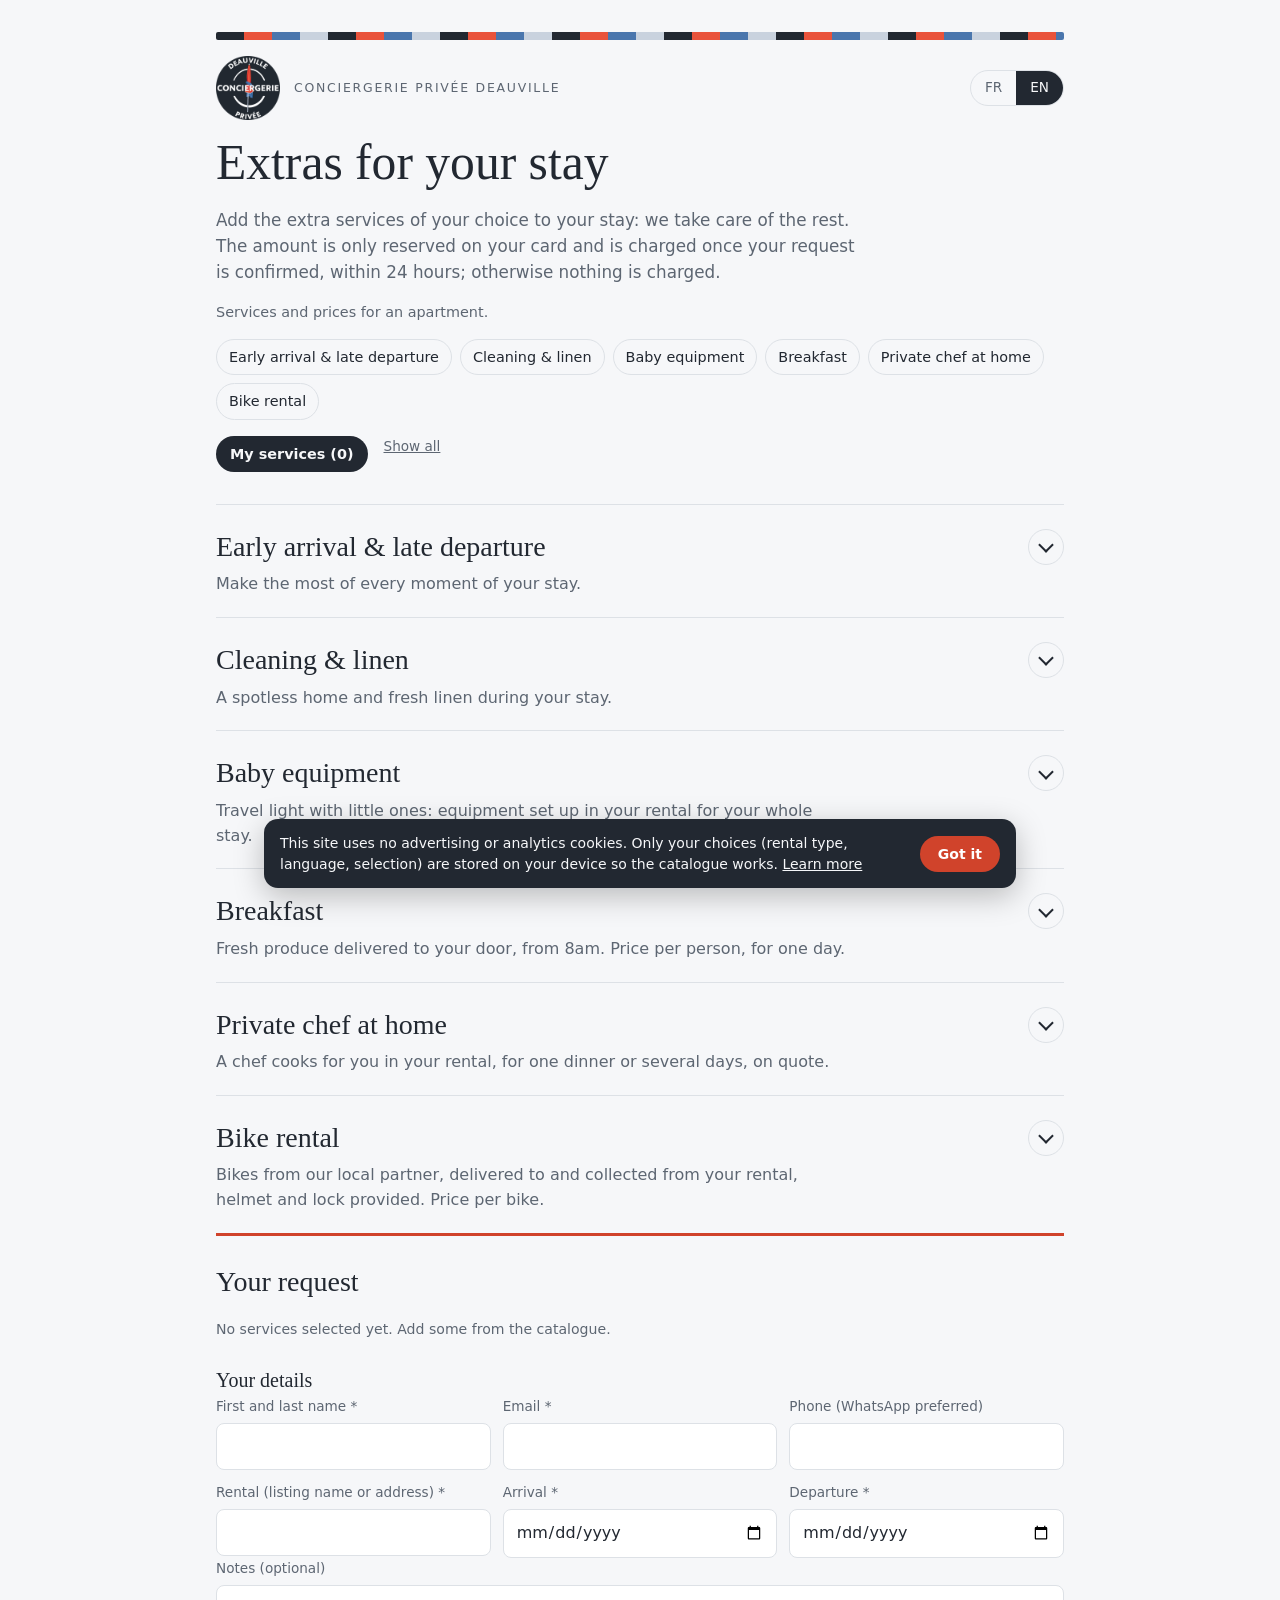
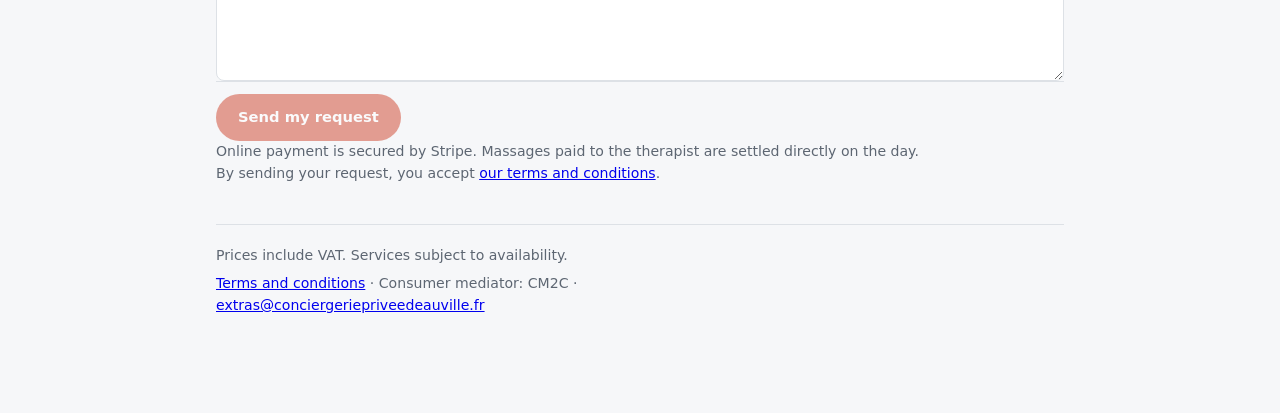
==== commit bb10dcab: "Pré-autorisation : montant réservé, débité à la validation (textes catalogue, merci, CGV) Co-Authore" ====
--- a/appartement/index.html
+++ b/appartement/index.html
@@ -155,13 +155,13 @@
 <div class="brandrow"><div class="brand"><img src="[data-uri]" alt="Logo Conciergerie Privée Deauville" width="64" height="64"><p class="eyebrow">Conciergerie Privée Deauville</p></div>
 <div class="lang" role="group" aria-label="Langue / Language"><button type="button" id="cpd-fr" aria-pressed="true">FR</button><button type="button" id="cpd-en" aria-pressed="false">EN</button></div></div>
 <h1><span lang="fr">Les extras de votre séjour</span><span lang="en">Extras for your stay</span></h1>
-<p class="lede"><span lang="fr">Ajoutez à votre séjour les services supplémentaires de votre choix : nous nous occupons du reste. Chaque demande est confirmée sous 24h, sinon vous êtes remboursé intégralement, et votre facture vous est envoyée par e-mail.</span><span lang="en">Add the extra services of your choice to your stay: we take care of the rest. Every request is confirmed within 24 hours, otherwise you are fully refunded, and your invoice is sent by email.</span></p>
+<p class="lede"><span lang="fr">Ajoutez à votre séjour les services supplémentaires de votre choix : nous nous occupons du reste. Le montant est seulement réservé sur votre carte et n&#x27;est débité qu&#x27;une fois votre demande confirmée, sous 24h ; sinon, rien n&#x27;est débité.</span><span lang="en">Add the extra services of your choice to your stay: we take care of the rest. The amount is only reserved on your card and is charged once your request is confirmed, within 24 hours; otherwise nothing is charged.</span></p>
 <p class="ptype-fixed"><span lang="fr">Prestations et tarifs pour un appartement.</span><span lang="en">Services and prices for an apartment.</span></p>
 <nav class="jump" aria-label="Sections"><a href="#horaires"><span lang="fr">Arrivée &amp; départ</span><span lang="en">Early arrival &amp; late departure</span></a><a href="#menage"><span lang="fr">Ménage &amp; linge</span><span lang="en">Cleaning &amp; linen</span></a><a href="#bebe"><span lang="fr">Équipement bébé</span><span lang="en">Baby equipment</span></a><a href="#massages" data-only="vil"><span lang="fr">Massages</span><span lang="en">Massages</span></a><a href="#pdj"><span lang="fr">Petits-déjeuners</span><span lang="en">Breakfast</span></a><a href="#chef"><span lang="fr">Chef privé à domicile</span><span lang="en">Private chef at home</span></a><a href="#velos"><span lang="fr">Location de vélos</span><span lang="en">Bike rental</span></a><a href="#courses" data-only="vil"><span lang="fr">Courses</span><span lang="en">Groceries</span></a></nav>
 <div class="top-actions needs-type"><button type="button" class="sel-btn open-co"><span lang="fr">Mes services</span><span lang="en">My services</span> (<span data-count>0</span>)</button><button type="button" class="toggle-all" id="cpd-all"><span lang="fr">Tout afficher</span><span lang="en">Show all</span></button></div>
 </div>
 <details id="horaires" class="block needs-type"><summary class="block-head"><span class="head-text"><h2><span lang="fr">Arrivée &amp; départ</span><span lang="en">Early arrival &amp; late departure</span></h2><p><span lang="fr">Profitez de chaque instant de votre séjour.</span><span lang="en">Make the most of every moment of your stay.</span></p></span><span class="chev" aria-hidden="true"></span></summary><div class="block-body"><p class="intro"><span lang="fr">Arriver plus tôt pour poser vos valises et filer à la plage, ou prolonger une dernière matinée avant de reprendre la route : nos arrivées anticipées et départs tardifs vous offrent jusqu&#x27;à 5 heures de plus dans votre logement, avant l&#x27;heure d&#x27;arrivée prévue ou après l&#x27;heure de départ prévue.</span><span lang="en">Arrive early to drop your bags and head straight to the beach, or enjoy one last morning before hitting the road: our early arrivals and late departures give you up to 5 extra hours in your rental, before your scheduled check-in or after your scheduled check-out.</span></p>
-<p class="intro"><span lang="fr">Indiquez la date et l&#x27;heure souhaitées : nous revenons vers vous sous 24h pour vous confirmer la disponibilité. Si ce n&#x27;est pas possible, vous êtes remboursé intégralement.</span><span lang="en">Tell us the date and time you would like: we get back to you within 24 hours to confirm availability. If it is not possible, you are fully refunded.</span></p>
+<p class="intro"><span lang="fr">Indiquez la date et l&#x27;heure souhaitées : nous revenons vers vous sous 24h pour vous confirmer la disponibilité. Si ce n&#x27;est pas possible, rien n&#x27;est débité.</span><span lang="en">Tell us the date and time you would like: we get back to you within 24 hours to confirm availability. If it is not possible, nothing is charged.</span></p>
 <div class="table-wrap" data-only="app"><table class="grid tiers">
 <thead><tr><th scope="col"><span lang="fr">Appartement</span><span lang="en">Apartment</span></th><th scope="col" class="num"><span lang="fr">Arrivée anticipée</span><span lang="en">Early arrival</span></th><th scope="col" class="num"><span lang="fr">Départ tardif</span><span lang="en">Late departure</span></th></tr></thead>
 <tbody>
@@ -229,10 +229,10 @@
   <div class="item-text"><h3><span lang="fr">Nous faisons vos courses</span><span lang="en">We do your shopping</span></h3><p><span lang="fr">Nous vous envoyons un modèle de liste à compléter : nous passons commande, puis livrons et rangeons vos courses dans le logement avant votre arrivée. Le prix couvre le service ; le montant des courses est facturé à part, au ticket.</span><span lang="en">We send you a shopping list template to fill in: we place the order, then deliver and put away your groceries in your rental before you arrive. Price covers the service; groceries are billed separately at cost.</span></p></div>
   <div class="item-buy"><p class="price"><span class="amount">100 €</span><span class="ttc"><span lang="fr">TTC</span><span lang="en">incl. VAT</span></span></p><button type="button" class="book" data-add="VOY-COUR-1"><span lang="fr">Ajouter</span><span lang="en">Add</span><span aria-hidden="true">+</span></button></div>
 </li><li class="item" data-only="vil">
-  <div class="item-text"><h3><span lang="fr">Récupération de votre drive</span><span lang="en">Click &amp; collect pick-up</span></h3><p><span lang="fr">Vous commandez en drive et nous indiquez le créneau : nous récupérons vos courses et les livrons dans le logement.</span><span lang="en">You order click &amp; collect and share the slot: we pick up your groceries and bring them to your rental.</span></p></div>
+  <div class="item-text"><h3><span lang="fr">Récupération de votre drive</span><span lang="en">Click &amp; collect pick-up</span></h3><p><span lang="fr">Vous commandez en drive et nous indiquez le créneau : nous récupérons vos courses et les livrons dans le logement.</span><span lang="en">You order click &amp; collect and share the slot: we pick up your groceries and bring them to your rental.</span></p><p class="min"><span lang="fr">Créneau à valider avec votre concierge avant de finaliser la commande.</span><span lang="en">Please confirm the time slot with your concierge before completing your order.</span></p></div>
   <div class="item-buy"><p class="price"><span class="amount">60 €</span><span class="ttc"><span lang="fr">TTC</span><span lang="en">incl. VAT</span></span></p><button type="button" class="book" data-add="VOY-COUR-2"><span lang="fr">Ajouter</span><span lang="en">Add</span><span aria-hidden="true">+</span></button></div>
 </li><li class="item" data-only="vil">
-  <div class="item-text"><h3><span lang="fr">Réception de votre livraison</span><span lang="en">Delivery reception</span></h3><p><span lang="fr">Vous commandez une livraison à nos coordonnées : nous la réceptionnons et la déposons dans le logement.</span><span lang="en">You order a delivery to our address: we receive it and drop it at your rental.</span></p></div>
+  <div class="item-text"><h3><span lang="fr">Réception de votre livraison</span><span lang="en">Delivery reception</span></h3><p><span lang="fr">Vous commandez une livraison à nos coordonnées : nous la réceptionnons et la déposons dans le logement.</span><span lang="en">You order a delivery to our address: we receive it and drop it at your rental.</span></p><p class="min"><span lang="fr">Créneau à valider avec votre concierge avant de finaliser la commande.</span><span lang="en">Please confirm the time slot with your concierge before completing your order.</span></p></div>
   <div class="item-buy"><p class="price"><span class="amount">60 €</span><span class="ttc"><span lang="fr">TTC</span><span lang="en">incl. VAT</span></span></p><button type="button" class="book" data-add="VOY-COUR-3"><span lang="fr">Ajouter</span><span lang="en">Add</span><span aria-hidden="true">+</span></button></div>
 </li></ul><p class="policy"><span lang="fr">Annulation gratuite jusqu&#x27;à 72h avant votre arrivée ; passé ce délai, le service et les courses déjà achetées restent dus.</span><span lang="en">Free cancellation up to 72 hours before your arrival; after that, the service and any groceries already purchased are due.</span></p></div></details>
 <section id="cpd-checkout" class="checkout needs-type" hidden aria-labelledby="co-title">
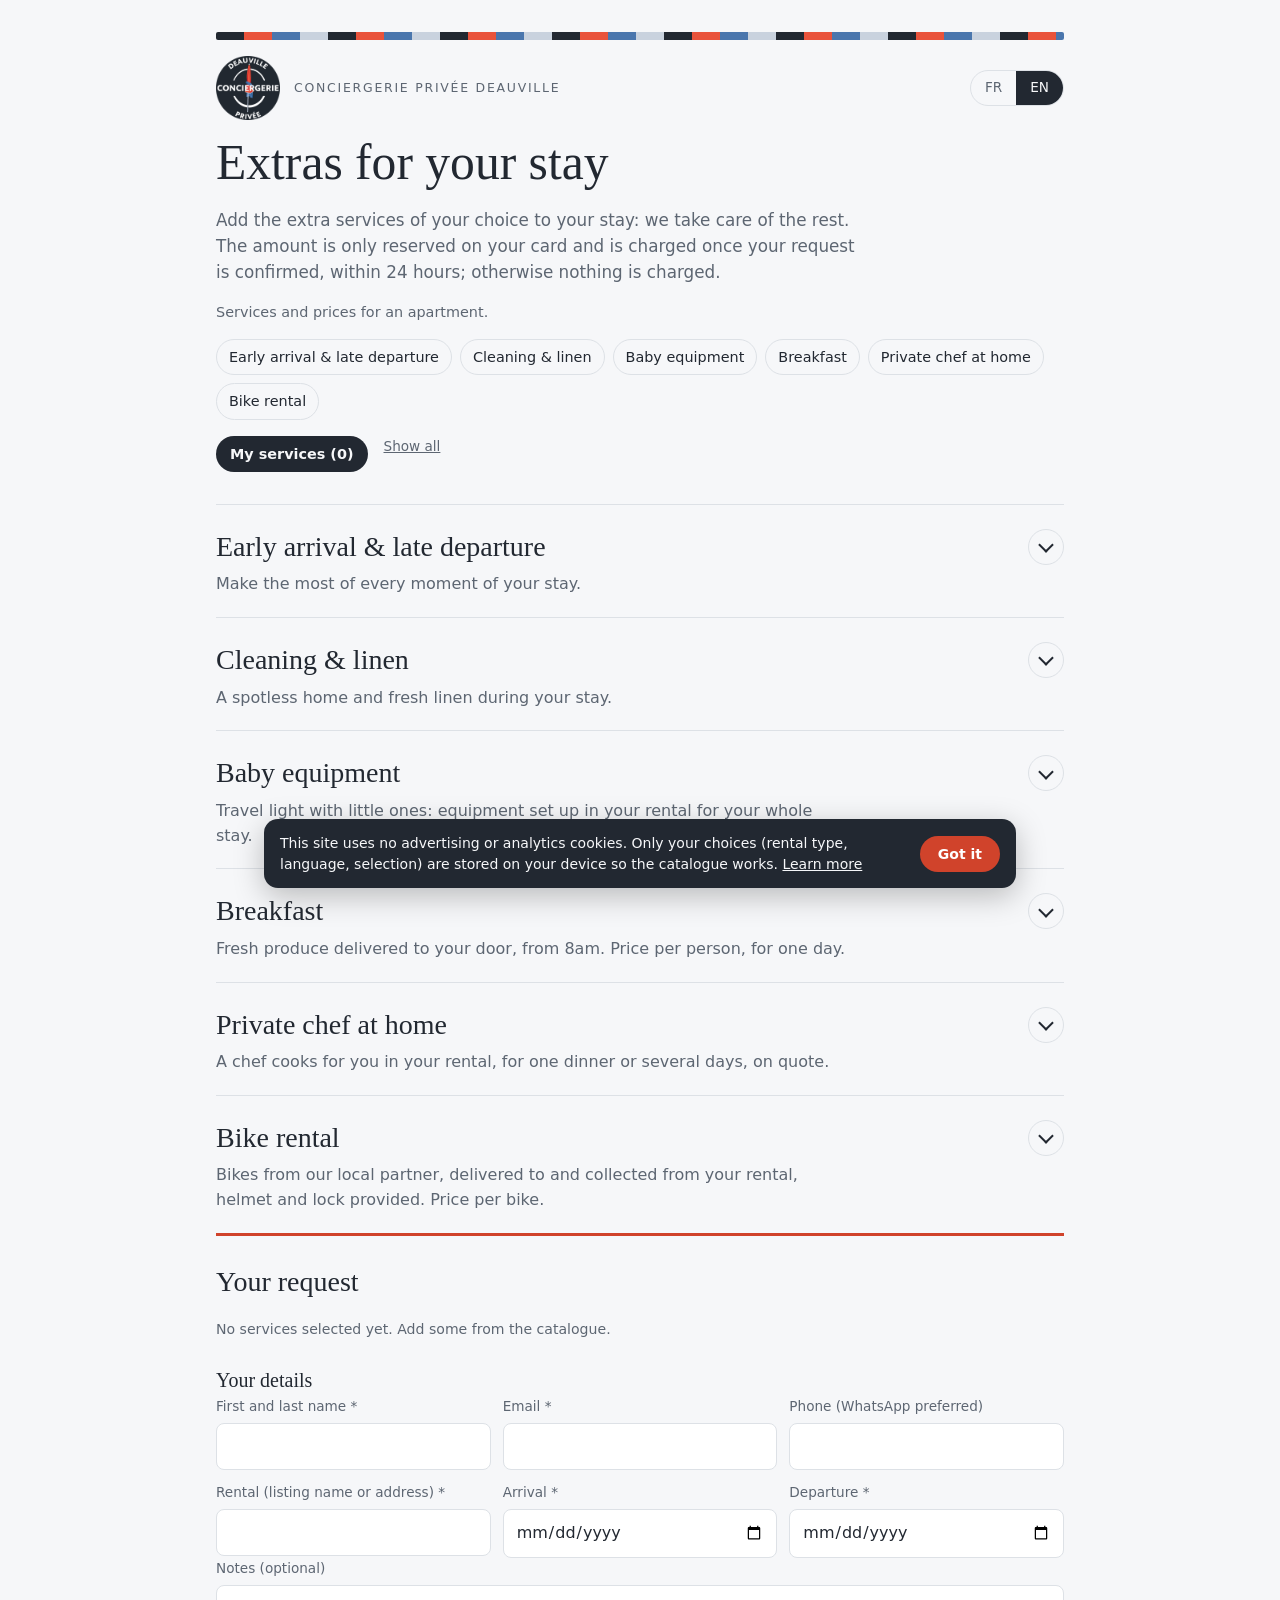
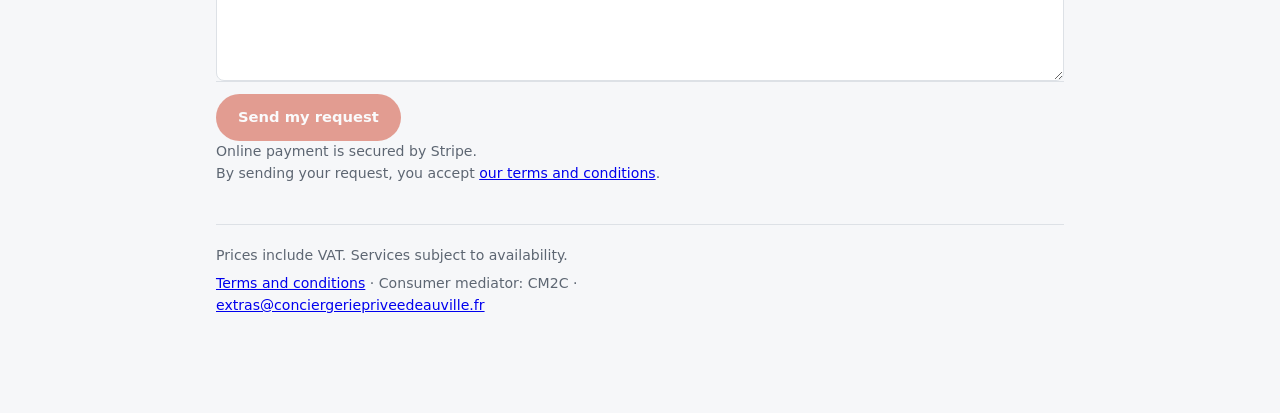
==== commit 2c8aa964: "Massages masqués ; courses : liste envoyée par WhatsApp Co-Authored-By: Claude Opus 5.5 <noreply@ant" ====
--- a/appartement/index.html
+++ b/appartement/index.html
@@ -8,7 +8,7 @@
 <link rel="apple-touch-icon" href="https://extras.conciergeriepriveedeauville.fr/apple-touch-icon.png">
 <title>Extras séjour (appartement) – Conciergerie Privée Deauville</title>
 <meta name="robots" content="noindex">
-<meta name="description" content="Courses, ménage, linge, arrivée anticipée, départ tardif, équipement bébé, massages, petits-déjeuners et vélos : réservez vos extras de séjour à Deauville.">
+<meta name="description" content="Courses, ménage, linge, arrivée anticipée, départ tardif, équipement bébé, petits-déjeuners, chef privé et vélos : réservez vos extras de séjour à Deauville.">
 <style>html,body{margin:0;background:#f6f7f9}
 
 /* Layout : colonne unique de lecture, sections séparées par une rayure de parasol */
@@ -157,7 +157,7 @@
 <h1><span lang="fr">Les extras de votre séjour</span><span lang="en">Extras for your stay</span></h1>
 <p class="lede"><span lang="fr">Ajoutez à votre séjour les services supplémentaires de votre choix : nous nous occupons du reste. Le montant est seulement réservé sur votre carte et n&#x27;est débité qu&#x27;une fois votre demande confirmée, sous 24h ; sinon, rien n&#x27;est débité.</span><span lang="en">Add the extra services of your choice to your stay: we take care of the rest. The amount is only reserved on your card and is charged once your request is confirmed, within 24 hours; otherwise nothing is charged.</span></p>
 <p class="ptype-fixed"><span lang="fr">Prestations et tarifs pour un appartement.</span><span lang="en">Services and prices for an apartment.</span></p>
-<nav class="jump" aria-label="Sections"><a href="#horaires"><span lang="fr">Arrivée &amp; départ</span><span lang="en">Early arrival &amp; late departure</span></a><a href="#menage"><span lang="fr">Ménage &amp; linge</span><span lang="en">Cleaning &amp; linen</span></a><a href="#bebe"><span lang="fr">Équipement bébé</span><span lang="en">Baby equipment</span></a><a href="#massages" data-only="vil"><span lang="fr">Massages</span><span lang="en">Massages</span></a><a href="#pdj"><span lang="fr">Petits-déjeuners</span><span lang="en">Breakfast</span></a><a href="#chef"><span lang="fr">Chef privé à domicile</span><span lang="en">Private chef at home</span></a><a href="#velos"><span lang="fr">Location de vélos</span><span lang="en">Bike rental</span></a><a href="#courses" data-only="vil"><span lang="fr">Courses</span><span lang="en">Groceries</span></a></nav>
+<nav class="jump" aria-label="Sections"><a href="#horaires"><span lang="fr">Arrivée &amp; départ</span><span lang="en">Early arrival &amp; late departure</span></a><a href="#menage"><span lang="fr">Ménage &amp; linge</span><span lang="en">Cleaning &amp; linen</span></a><a href="#bebe"><span lang="fr">Équipement bébé</span><span lang="en">Baby equipment</span></a><a href="#pdj"><span lang="fr">Petits-déjeuners</span><span lang="en">Breakfast</span></a><a href="#chef"><span lang="fr">Chef privé à domicile</span><span lang="en">Private chef at home</span></a><a href="#velos"><span lang="fr">Location de vélos</span><span lang="en">Bike rental</span></a><a href="#courses" data-only="vil"><span lang="fr">Courses</span><span lang="en">Groceries</span></a></nav>
 <div class="top-actions needs-type"><button type="button" class="sel-btn open-co"><span lang="fr">Mes services</span><span lang="en">My services</span> (<span data-count>0</span>)</button><button type="button" class="toggle-all" id="cpd-all"><span lang="fr">Tout afficher</span><span lang="en">Show all</span></button></div>
 </div>
 <details id="horaires" class="block needs-type"><summary class="block-head"><span class="head-text"><h2><span lang="fr">Arrivée &amp; départ</span><span lang="en">Early arrival &amp; late departure</span></h2><p><span lang="fr">Profitez de chaque instant de votre séjour.</span><span lang="en">Make the most of every moment of your stay.</span></p></span><span class="chev" aria-hidden="true"></span></summary><div class="block-body"><p class="intro"><span lang="fr">Arriver plus tôt pour poser vos valises et filer à la plage, ou prolonger une dernière matinée avant de reprendre la route : nos arrivées anticipées et départs tardifs vous offrent jusqu&#x27;à 5 heures de plus dans votre logement, avant l&#x27;heure d&#x27;arrivée prévue ou après l&#x27;heure de départ prévue.</span><span lang="en">Arrive early to drop your bags and head straight to the beach, or enjoy one last morning before hitting the road: our early arrivals and late departures give you up to 5 extra hours in your rental, before your scheduled check-in or after your scheduled check-out.</span></p>
@@ -198,9 +198,7 @@
 </li><li class="item">
   <div class="item-text"><h3><span lang="fr">Chaise haute</span><span lang="en">High chair</span></h3><p><span lang="fr">Chaise haute mise à disposition pour toute la durée du séjour.</span><span lang="en">High chair provided for your whole stay.</span></p></div>
   <div class="item-buy"><p class="price"><span class="amount">20 €</span><span class="unit"><span lang="fr"> / séjour</span><span lang="en"> / stay</span></span><span class="ttc"><span lang="fr">TTC</span><span lang="en">incl. VAT</span></span></p><button type="button" class="book" data-add="BEBE-CHAISE"><span lang="fr">Ajouter</span><span lang="en">Add</span><span aria-hidden="true">+</span></button></div>
-</li></ul><p class="policy"><span lang="fr">Toute perte ou dégradation est refacturée au coût de réparation ou de remplacement.</span><span lang="en">Any loss or damage is charged at repair or replacement cost.</span></p></div></details><details id="massages" class="block needs-type" data-only="vil"><summary class="block-head"><span class="head-text"><h2><span lang="fr">Massages</span><span lang="en">Massages</span></h2><p><span lang="fr">Un massage relaxant avec un·e professionnel·le dédié·e, pour un moment de bien-être au sein de votre logement. Notre partenaire se déplace avec sa table de massage. L&#x27;horaire est convenu avec vous par WhatsApp après la réservation.</span><span lang="en">A relaxing massage with a dedicated professional, for a moment of well-being in your own rental. Our partner comes to you with a massage table. The time is arranged with you on WhatsApp after booking.</span></p></span><span class="chev" aria-hidden="true"></span></summary><div class="block-body"><p class="hint"><span lang="fr">Touchez un prix pour ajouter le massage à votre sélection. La date, le moment de la journée, le type de massage et le mode de règlement (en ligne ou directement au praticien) se choisissent à l&#x27;étape suivante.</span><span lang="en">Tap a price to add the massage to your selection. Date, time of day, massage type and payment method (online or directly to the therapist) are chosen at the next step.</span></p>
-<div class="table-wrap"><table class="grid"><thead><tr><th scope="col"><span lang="fr">Formule</span><span lang="en">Option</span></th><th scope="col" class="num"><span lang="fr">1h</span><span lang="en">1 hr</span></th><th scope="col" class="num"><span lang="fr">1h30</span><span lang="en">1 hr 30</span></th><th scope="col" class="num"><span lang="fr">2h</span><span lang="en">2 hrs</span></th></tr></thead><tbody><tr><th scope="row"><span lang="fr">Solo</span><span lang="en">Solo</span><span class="rowsub"><span lang="fr">1 personne</span><span lang="en">1 person</span></span></th><td class="num"><button type="button" class="pill" data-add="MAS-SOLO-60">120 €</button></td><td class="num"><button type="button" class="pill" data-add="MAS-SOLO-90">180 €</button></td><td class="num"><button type="button" class="pill" data-add="MAS-SOLO-120">240 €</button></td></tr><tr><th scope="row"><span lang="fr">Duo</span><span lang="en">Duo</span><span class="rowsub"><span lang="fr">2 personnes, côte à côte</span><span lang="en">2 people, side by side</span></span></th><td class="num"><button type="button" class="pill" data-add="MAS-DUO-60">240 €</button></td><td class="num"><button type="button" class="pill" data-add="MAS-DUO-90">360 €</button></td><td class="num"><button type="button" class="pill" data-add="MAS-DUO-120">480 €</button></td></tr></tbody></table></div>
-<p class="policy"><span lang="fr">Cette prestation vous engage. Nous sommes flexibles pour toute modification ou annulation jusqu&#x27;à 48h avant la séance ; passé ce délai, elle ne sera pas remboursée. Consultez <a href="https://extras.conciergeriepriveedeauville.fr/cgv.html" target="_blank" rel="noopener">nos CGV</a> pour plus d&#x27;informations.</span><span lang="en">This booking is binding. Changes or cancellations are free up to 48 hours before the session; after that, it is non-refundable. See <a href="https://extras.conciergeriepriveedeauville.fr/cgv.html" target="_blank" rel="noopener">our terms and conditions</a> for details.</span></p></div></details><details id="pdj" class="block needs-type"><summary class="block-head"><span class="head-text"><h2><span lang="fr">Petits-déjeuners</span><span lang="en">Breakfast</span></h2><p><span lang="fr">Des produits frais livrés chez vous, à partir de 8h. Prix par personne, pour un jour.</span><span lang="en">Fresh produce delivered to your door, from 8am. Price per person, for one day.</span></p></span><span class="chev" aria-hidden="true"></span></summary><div class="block-body"><ul class="items"><li class="item">
+</li></ul><p class="policy"><span lang="fr">Toute perte ou dégradation est refacturée au coût de réparation ou de remplacement.</span><span lang="en">Any loss or damage is charged at repair or replacement cost.</span></p></div></details><details id="pdj" class="block needs-type"><summary class="block-head"><span class="head-text"><h2><span lang="fr">Petits-déjeuners</span><span lang="en">Breakfast</span></h2><p><span lang="fr">Des produits frais livrés chez vous, à partir de 8h. Prix par personne, pour un jour.</span><span lang="en">Fresh produce delivered to your door, from 8am. Price per person, for one day.</span></p></span><span class="chev" aria-hidden="true"></span></summary><div class="block-body"><ul class="items"><li class="item">
   <div class="item-text"><h3><span lang="fr">Petit-déjeuner livré</span><span lang="en">Breakfast delivered</span></h3><p><span lang="fr">Viennoiseries du jour, fruits frais et jus de fruits frais, accompagnés de beurre, de confitures et de boissons chaudes, livrés dans votre logement.</span><span lang="en">Fresh pastries of the day, fresh fruit and fresh juice, with butter, jams and hot drinks, delivered to your rental.</span></p></div>
   <div class="item-buy"><p class="price"><span class="amount">20 €</span><span class="unit"><span lang="fr"> / personne</span><span lang="en"> / person</span></span><span class="ttc"><span lang="fr">TTC</span><span lang="en">incl. VAT</span></span></p><button type="button" class="book" data-add="VOY-PDJ-LIV"><span lang="fr">Ajouter</span><span lang="en">Add</span><span aria-hidden="true">+</span></button></div>
 </li><li class="item" data-only="vil">
@@ -226,7 +224,7 @@
   <div class="item-text"><h3><span lang="fr">Remorque enfant – forfait 5 à 7 jours</span><span lang="en">Child trailer – 5 to 7 days</span></h3><p><span lang="fr">Forfait par remorque pour un séjour de 5 à 7 jours.</span><span lang="en">Flat rate per trailer for 5 to 7 days.</span></p></div>
   <div class="item-buy"><p class="price"><span class="amount">70 €</span><span class="ttc"><span lang="fr">TTC</span><span lang="en">incl. VAT</span></span></p><button type="button" class="book" data-add="REM-ENF-SEM"><span lang="fr">Ajouter</span><span lang="en">Add</span><span aria-hidden="true">+</span></button></div>
 </li></ul><p class="policy"><span lang="fr">Annulation gratuite jusqu&#x27;à 72h avant le début de la location ; passé ce délai, la location reste due. Toute perte, vol ou dégradation est refacturé au coût de réparation ou de remplacement.</span><span lang="en">Free cancellation up to 72 hours before the rental starts; after that, the rental is due. Any loss, theft or damage is charged at repair or replacement cost.</span></p></div></details><details id="courses" class="block needs-type" data-only="vil"><summary class="block-head"><span class="head-text"><h2><span lang="fr">Courses</span><span lang="en">Groceries</span></h2><p><span lang="fr">Votre réfrigérateur rempli avant votre arrivée, ou vos commandes réceptionnées pour vous.</span><span lang="en">Your fridge stocked before you arrive, or your deliveries received for you.</span></p></span><span class="chev" aria-hidden="true"></span></summary><div class="block-body"><ul class="items"><li class="item" data-only="vil">
-  <div class="item-text"><h3><span lang="fr">Nous faisons vos courses</span><span lang="en">We do your shopping</span></h3><p><span lang="fr">Nous vous envoyons un modèle de liste à compléter : nous passons commande, puis livrons et rangeons vos courses dans le logement avant votre arrivée. Le prix couvre le service ; le montant des courses est facturé à part, au ticket.</span><span lang="en">We send you a shopping list template to fill in: we place the order, then deliver and put away your groceries in your rental before you arrive. Price covers the service; groceries are billed separately at cost.</span></p></div>
+  <div class="item-text"><h3><span lang="fr">Nous faisons vos courses</span><span lang="en">We do your shopping</span></h3><p><span lang="fr">Nous vous envoyons sur WhatsApp un modèle de liste à compléter : nous passons commande, puis livrons et rangeons vos courses dans le logement avant votre arrivée. Le prix couvre le service ; le montant des courses est facturé à part, au ticket.</span><span lang="en">We send you a shopping list template on WhatsApp: we place the order, then deliver and put away your groceries in your rental before you arrive. Price covers the service; groceries are billed separately at cost.</span></p></div>
   <div class="item-buy"><p class="price"><span class="amount">100 €</span><span class="ttc"><span lang="fr">TTC</span><span lang="en">incl. VAT</span></span></p><button type="button" class="book" data-add="VOY-COUR-1"><span lang="fr">Ajouter</span><span lang="en">Add</span><span aria-hidden="true">+</span></button></div>
 </li><li class="item" data-only="vil">
   <div class="item-text"><h3><span lang="fr">Récupération de votre drive</span><span lang="en">Click &amp; collect pick-up</span></h3><p><span lang="fr">Vous commandez en drive et nous indiquez le créneau : nous récupérons vos courses et les livrons dans le logement.</span><span lang="en">You order click &amp; collect and share the slot: we pick up your groceries and bring them to your rental.</span></p><p class="min"><span lang="fr">Créneau à valider avec votre concierge avant de finaliser la commande.</span><span lang="en">Please confirm the time slot with your concierge before completing your order.</span></p></div>
@@ -252,7 +250,7 @@
 <div class="totals" id="cpd-total"></div>
 <button type="submit" class="book submit" id="cpd-submit" disabled><span lang="fr">Envoyer ma demande</span><span lang="en">Send my request</span></button>
 <p class="cpd-msg" id="cpd-msg" role="status" aria-live="polite"></p>
-<p class="hint"><span lang="fr">Le paiement en ligne est sécurisé par Stripe. Les massages réglés au praticien sont payés directement le jour de la séance.</span><span lang="en">Online payment is secured by Stripe. Massages paid to the therapist are settled directly on the day.</span></p>
+<p class="hint"><span lang="fr">Le paiement en ligne est sécurisé par Stripe.</span><span lang="en">Online payment is secured by Stripe.</span></p>
 <p class="hint"><span lang="fr">En envoyant votre demande, vous acceptez <a href="https://extras.conciergeriepriveedeauville.fr/cgv.html" target="_blank" rel="noopener">nos CGV</a>.</span><span lang="en">By sending your request, you accept <a href="https://extras.conciergeriepriveedeauville.fr/cgv.html" target="_blank" rel="noopener">our terms and conditions</a>.</span></p>
 </form>
 </section>
@@ -291,7 +289,7 @@
 </script>
 <script>
 (function(){
-var CFG={"VOY-COUR-1": {"p": "price_1UUYLFDzWN1GhqOZIsvrFv3Z", "c": 10000, "fr": "Courses – nous faisons vos courses", "en": "Groceries – we do your shopping", "g": "courses", "m": 1, "d": 1}, "VOY-COUR-2": {"p": "price_1UUYLPDzWN1GhqOZLnJtatr1", "c": 6000, "fr": "Courses – récupération de votre drive", "en": "Groceries – click & collect pick-up", "g": "courses", "m": 1, "d": 1}, "VOY-COUR-3": {"p": "price_1UUYLRDzWN1GhqOZ5TrISrMv", "c": 6000, "fr": "Courses – réception de votre livraison", "en": "Groceries – delivery reception", "g": "courses", "m": 1, "d": 1}, "VOY-MEN": {"p": "price_1UUYLVDzWN1GhqOZERCPowv8", "c": 3000, "fr": "Ménage supplémentaire en cours de séjour", "en": "Mid-stay cleaning", "g": "menage", "m": 10, "d": 1, "q": ["Heures", "Hours"], "u": ["heure", "hour"]}, "VOY-LIN-L": {"p": "price_1UUYLXDzWN1GhqOZpJK8q6ey", "c": 3000, "fr": "Kit linge supplémentaire – livraison", "en": "Extra linen – delivered", "g": "linge", "m": 10, "d": 1, "q": ["Parures", "Sets"], "u": ["parure", "set"]}, "VOY-LIN-LI": {"p": "price_1UUYLZDzWN1GhqOZXShFDE8B", "c": 3500, "fr": "Kit linge supplémentaire – livraison et installation", "en": "Extra linen – delivered and fitted", "g": "linge", "m": 10, "d": 1, "q": ["Parures", "Sets"], "u": ["parure", "set"]}, "VELO-CLA-STD-24H": {"p": "price_1UUYLqDzWN1GhqOZnd6BYved", "c": 3300, "fr": "Vélo classique – 24h", "en": "Classic bike – 24h", "g": "velos", "m": 10, "d": 1, "q": ["Vélos", "Bikes"], "u": ["vélo", "bike"]}, "VELO-CLA-STD-3J": {"p": "price_1UUYLsDzWN1GhqOZb3dmMHDB", "c": 5550, "fr": "Vélo classique – 3 jours", "en": "Classic bike – 3 days", "g": "velos", "m": 10, "d": 1, "q": ["Vélos", "Bikes"], "u": ["vélo", "bike"]}, "VELO-CLA-STD-4J": {"p": "price_1UUYLvDzWN1GhqOZodIyv7xa", "c": 6300, "fr": "Vélo classique – 4 jours", "en": "Classic bike – 4 days", "g": "velos", "m": 10, "d": 1, "q": ["Vélos", "Bikes"], "u": ["vélo", "bike"]}, "VELO-CLA-STD-5J": {"p": "price_1UUYLxDzWN1GhqOZvu5cndV2", "c": 6750, "fr": "Vélo classique – 5 jours", "en": "Classic bike – 5 days", "g": "velos", "m": 10, "d": 1, "q": ["Vélos", "Bikes"], "u": ["vélo", "bike"]}, "VELO-CLA-STD-6J": {"p": "price_1UUYLzDzWN1GhqOZuZLevf0a", "c": 7560, "fr": "Vélo classique – 6 jours", "en": "Classic bike – 6 days", "g": "velos", "m": 10, "d": 1, "q": ["Vélos", "Bikes"], "u": ["vélo", "bike"]}, "VELO-CLA-STD-7J": {"p": "price_1UUYM2DzWN1GhqOZLEVvu5vU", "c": 8775, "fr": "Vélo classique – semaine (7 jours)", "en": "Classic bike – week (7 days)", "g": "velos", "m": 10, "d": 1, "q": ["Vélos", "Bikes"], "u": ["vélo", "bike"]}, "VELO-ELEC-STD-24H": {"p": "price_1UUYM4DzWN1GhqOZHzUQhQIQ", "c": 7050, "fr": "Vélo électrique – 24h", "en": "E-bike – 24h", "g": "velos", "m": 10, "d": 1, "q": ["Vélos", "Bikes"], "u": ["vélo", "bike"]}, "VELO-ELEC-STD-3J": {"p": "price_1UUYM7DzWN1GhqOZxXaM6bG2", "c": 13800, "fr": "Vélo électrique – 3 jours", "en": "E-bike – 3 days", "g": "velos", "m": 10, "d": 1, "q": ["Vélos", "Bikes"], "u": ["vélo", "bike"]}, "VELO-ELEC-STD-4J": {"p": "price_1UUYMBDzWN1GhqOZParSzFAJ", "c": 17250, "fr": "Vélo électrique – 4 jours", "en": "E-bike – 4 days", "g": "velos", "m": 10, "d": 1, "q": ["Vélos", "Bikes"], "u": ["vélo", "bike"]}, "VELO-ELEC-STD-5J": {"p": "price_1UUYMEDzWN1GhqOZ1JfC1Mio", "c": 18900, "fr": "Vélo électrique – 5 jours", "en": "E-bike – 5 days", "g": "velos", "m": 10, "d": 1, "q": ["Vélos", "Bikes"], "u": ["vélo", "bike"]}, "VELO-ELEC-STD-6J": {"p": "price_1UUYMGDzWN1GhqOZBr1WlaGx", "c": 21465, "fr": "Vélo électrique – 6 jours", "en": "E-bike – 6 days", "g": "velos", "m": 10, "d": 1, "q": ["Vélos", "Bikes"], "u": ["vélo", "bike"]}, "VELO-ELEC-STD-7J": {"p": "price_1UUYMJDzWN1GhqOZK64Vt9qE", "c": 25650, "fr": "Vélo électrique – semaine (7 jours)", "en": "E-bike – week (7 days)", "g": "velos", "m": 10, "d": 1, "q": ["Vélos", "Bikes"], "u": ["vélo", "bike"]}, "VELO-ENF-JOUR": {"p": "price_1UUYMMDzWN1GhqOZAUIA7iGB", "c": 3300, "fr": "Vélo enfant – à la journée", "en": "Kids' bike – per day", "g": "velos", "m": 21, "d": 1, "q": ["Vélos × jours", "Bikes × days"], "u": ["vélo / jour", "bike / day"]}, "REM-ENF-JOUR": {"p": "price_1UUYMODzWN1GhqOZmPxArAiw", "c": 1500, "fr": "Remorque enfant – à la journée", "en": "Child trailer – per day", "g": "velos", "m": 4, "d": 1, "q": ["Jours", "Days"], "u": ["jour", "day"]}, "REM-ENF-SEM": {"p": "price_1UUYMRDzWN1GhqOZJfPBUAuQ", "c": 7000, "fr": "Remorque enfant – forfait 5 à 7 jours", "en": "Child trailer – 5 to 7 days", "g": "velos", "m": 3, "d": 1, "q": ["Remorques", "Trailers"]}, "VOY-PDJ-LIV": {"p": "price_1UadYKDzWN1GhqOZiEORPQxT", "c": 2000, "fr": "Petit-déjeuner livré", "en": "Breakfast delivered", "g": "pdj", "m": 20, "d": 2, "q": ["Personnes", "People"], "u": ["personne", "person"]}, "VOY-PDJ-TABLE": {"p": "price_1UadYLDzWN1GhqOZO8oCRkCs", "c": 3500, "fr": "Petit-déjeuner servi à table", "en": "Breakfast served at your table", "g": "pdj", "m": 20, "d": 2, "q": ["Personnes", "People"], "u": ["personne", "person"]}, "BEBE-LIT": {"p": "price_1UUvixDzWN1GhqOZyLLi0NKv", "c": 3000, "fr": "Lit parapluie – forfait séjour", "en": "Travel cot – whole stay", "g": "bebe", "m": 3, "d": 1, "q": ["Quantité", "Quantity"]}, "BEBE-CHAISE": {"p": "price_1UUvj1DzWN1GhqOZJcBFEtMj", "c": 2000, "fr": "Chaise haute – forfait séjour", "en": "High chair – whole stay", "g": "bebe", "m": 3, "d": 1, "q": ["Quantité", "Quantity"]}, "MAS-SOLO-60": {"p": "price_1UUuo2DzWN1GhqOZKkDSNn5w", "c": 12000, "fr": "Massage solo – 1h", "en": "Solo massage – 1 hr", "g": "massage", "m": 1, "d": 1}, "MAS-SOLO-90": {"p": "price_1UUuo5DzWN1GhqOZipo6bIEx", "c": 18000, "fr": "Massage solo – 1h30", "en": "Solo massage – 1 hr 30", "g": "massage", "m": 1, "d": 1}, "MAS-SOLO-120": {"p": "price_1UUuo8DzWN1GhqOZ1CtXO1xT", "c": 24000, "fr": "Massage solo – 2h", "en": "Solo massage – 2 hrs", "g": "massage", "m": 1, "d": 1}, "MAS-DUO-60": {"p": "price_1UUuoBDzWN1GhqOZNLP8tWBq", "c": 24000, "fr": "Massage duo – 1h", "en": "Duo massage – 1 hr", "g": "massage", "m": 1, "d": 1}, "MAS-DUO-90": {"p": "price_1UUuoEDzWN1GhqOZXaNyzfGd", "c": 36000, "fr": "Massage duo – 1h30", "en": "Duo massage – 1 hr 30", "g": "massage", "m": 1, "d": 1}, "MAS-DUO-120": {"p": "price_1UUuoHDzWN1GhqOZkX7255Fo", "c": 48000, "fr": "Massage duo – 2h", "en": "Duo massage – 2 hrs", "g": "massage", "m": 1, "d": 1}, "VOY-EARLY-APP-3H": {"p": "price_1UaBgSDzWN1GhqOZ0TLKyLNz", "c": 3000, "fr": "Arrivée anticipée – appartement – 1 à 3h avant", "en": "Early arrival – apartment – 1 to 3 hrs earlier", "g": "horaires", "m": 1, "d": 1}, "VOY-EARLY-APP-5H": {"p": "price_1UaBgUDzWN1GhqOZcFpzydbc", "c": 5000, "fr": "Arrivée anticipée – appartement – 3 à 5h avant", "en": "Early arrival – apartment – 3 to 5 hrs earlier", "g": "horaires", "m": 1, "d": 1}, "VOY-LATE-APP-3H": {"p": "price_1UaBgWDzWN1GhqOZ3vdNFB4r", "c": 3000, "fr": "Départ tardif – appartement – 1 à 3h après", "en": "Late departure – apartment – 1 to 3 hrs later", "g": "horaires", "m": 1, "d": 1}, "VOY-LATE-APP-5H": {"p": "price_1UaBgYDzWN1GhqOZvlN62QkO", "c": 5000, "fr": "Départ tardif – appartement – 3 à 5h après", "en": "Late departure – apartment – 3 to 5 hrs later", "g": "horaires", "m": 1, "d": 1}, "VOY-EARLY-MAI-3H": {"p": "price_1UaBgbDzWN1GhqOZw2uPRxuL", "c": 5000, "fr": "Arrivée anticipée – maison – 1 à 3h avant", "en": "Early arrival – house – 1 to 3 hrs earlier", "g": "horaires", "m": 1, "d": 1}, "VOY-EARLY-MAI-5H": {"p": "price_1UaBgdDzWN1GhqOZAh6TmKu6", "c": 9000, "fr": "Arrivée anticipée – maison – 3 à 5h avant", "en": "Early arrival – house – 3 to 5 hrs earlier", "g": "horaires", "m": 1, "d": 1}, "VOY-LATE-MAI-3H": {"p": "price_1UaBgfDzWN1GhqOZzM36YMI7", "c": 5000, "fr": "Départ tardif – maison – 1 à 3h après", "en": "Late departure – house – 1 to 3 hrs later", "g": "horaires", "m": 1, "d": 1}, "VOY-LATE-MAI-5H": {"p": "price_1UaBghDzWN1GhqOZklZL04Ff", "c": 9000, "fr": "Départ tardif – maison – 3 à 5h après", "en": "Late departure – house – 3 to 5 hrs later", "g": "horaires", "m": 1, "d": 1}, "VOY-EARLY-VIL-3H": {"p": "price_1UaBgjDzWN1GhqOZH7A18TiO", "c": 10000, "fr": "Arrivée anticipée – villa – 1 à 3h avant", "en": "Early arrival – villa – 1 to 3 hrs earlier", "g": "horaires", "m": 1, "d": 1}, "VOY-EARLY-VIL-5H": {"p": "price_1UaBglDzWN1GhqOZFsKpbeEr", "c": 18000, "fr": "Arrivée anticipée – villa – 3 à 5h avant", "en": "Early arrival – villa – 3 to 5 hrs earlier", "g": "horaires", "m": 1, "d": 1}, "VOY-LATE-VIL-3H": {"p": "price_1UaBgnDzWN1GhqOZUdxaa90d", "c": 10000, "fr": "Départ tardif – villa – 1 à 3h après", "en": "Late departure – villa – 1 to 3 hrs later", "g": "horaires", "m": 1, "d": 1}, "VOY-LATE-VIL-5H": {"p": "price_1UaBgpDzWN1GhqOZ4MmVXHvM", "c": 18000, "fr": "Départ tardif – villa – 3 à 5h après", "en": "Late departure – villa – 3 to 5 hrs later", "g": "horaires", "m": 1, "d": 1}, "VOY-MEN-VIL": {"p": "price_1UaY16DzWN1GhqOZooIx0vFi", "c": 3600, "fr": "Ménage en cours de séjour – villa", "en": "Mid-stay cleaning – villa", "g": "menage", "m": 10, "d": 3, "q": ["Heures", "Hours"], "u": ["heure", "hour"]}, "CHEF-DEVIS": {"p": "", "c": 0, "fr": "Chef privé à domicile – demande de devis", "en": "Private chef at home – quote request", "g": "chef", "m": 1, "d": 1}}, TYPES=[["relaxdouce", "Relaxant – pression douce", "Relaxing – gentle pressure"], ["relaxferme", "Relaxant – pression ferme", "Relaxing – firm pressure"], ["californien", "Californien", "Californian"], ["suedois", "Suédois – récupération sportive", "Swedish – sports recovery"], ["pierres", "Pierres chaudes", "Hot stones"], ["prenatal", "Femme enceinte", "Prenatal"], ["conseil", "Sur les conseils du praticien", "Practitioner's recommendation"]], ONLY={"VOY-EARLY-APP-3H": "app", "VOY-EARLY-APP-5H": "app", "VOY-EARLY-MAI-3H": "mai", "VOY-EARLY-MAI-5H": "mai", "VOY-EARLY-VIL-3H": "vil", "VOY-EARLY-VIL-5H": "vil", "VOY-LATE-APP-3H": "app", "VOY-LATE-APP-5H": "app", "VOY-LATE-MAI-3H": "mai", "VOY-LATE-MAI-5H": "mai", "VOY-LATE-VIL-3H": "vil", "VOY-LATE-VIL-5H": "vil", "VOY-PDJ-TABLE": "vil", "VOY-MEN": "app mai", "VOY-MEN-VIL": "vil", "VOY-COUR-1": "vil", "VOY-COUR-2": "vil", "VOY-COUR-3": "vil", "MAS-SOLO-60": "vil", "MAS-SOLO-90": "vil", "MAS-SOLO-120": "vil", "MAS-DUO-60": "vil", "MAS-DUO-90": "vil", "MAS-DUO-120": "vil"}, HOOK="https://hook.eu1.make.com/ckf3by5h69csx2gebwyy4df0nsmjfyjs";
+var CFG={"VOY-COUR-1": {"p": "price_1UUYLFDzWN1GhqOZIsvrFv3Z", "c": 10000, "fr": "Courses – nous faisons vos courses", "en": "Groceries – we do your shopping", "g": "courses", "m": 1, "d": 1}, "VOY-COUR-2": {"p": "price_1UUYLPDzWN1GhqOZLnJtatr1", "c": 6000, "fr": "Courses – récupération de votre drive", "en": "Groceries – click & collect pick-up", "g": "courses", "m": 1, "d": 1}, "VOY-COUR-3": {"p": "price_1UUYLRDzWN1GhqOZ5TrISrMv", "c": 6000, "fr": "Courses – réception de votre livraison", "en": "Groceries – delivery reception", "g": "courses", "m": 1, "d": 1}, "VOY-MEN": {"p": "price_1UUYLVDzWN1GhqOZERCPowv8", "c": 3000, "fr": "Ménage supplémentaire en cours de séjour", "en": "Mid-stay cleaning", "g": "menage", "m": 10, "d": 1, "q": ["Heures", "Hours"], "u": ["heure", "hour"]}, "VOY-LIN-L": {"p": "price_1UUYLXDzWN1GhqOZpJK8q6ey", "c": 3000, "fr": "Kit linge supplémentaire – livraison", "en": "Extra linen – delivered", "g": "linge", "m": 10, "d": 1, "q": ["Parures", "Sets"], "u": ["parure", "set"]}, "VOY-LIN-LI": {"p": "price_1UUYLZDzWN1GhqOZXShFDE8B", "c": 3500, "fr": "Kit linge supplémentaire – livraison et installation", "en": "Extra linen – delivered and fitted", "g": "linge", "m": 10, "d": 1, "q": ["Parures", "Sets"], "u": ["parure", "set"]}, "VELO-CLA-STD-24H": {"p": "price_1UUYLqDzWN1GhqOZnd6BYved", "c": 3300, "fr": "Vélo classique – 24h", "en": "Classic bike – 24h", "g": "velos", "m": 10, "d": 1, "q": ["Vélos", "Bikes"], "u": ["vélo", "bike"]}, "VELO-CLA-STD-3J": {"p": "price_1UUYLsDzWN1GhqOZb3dmMHDB", "c": 5550, "fr": "Vélo classique – 3 jours", "en": "Classic bike – 3 days", "g": "velos", "m": 10, "d": 1, "q": ["Vélos", "Bikes"], "u": ["vélo", "bike"]}, "VELO-CLA-STD-4J": {"p": "price_1UUYLvDzWN1GhqOZodIyv7xa", "c": 6300, "fr": "Vélo classique – 4 jours", "en": "Classic bike – 4 days", "g": "velos", "m": 10, "d": 1, "q": ["Vélos", "Bikes"], "u": ["vélo", "bike"]}, "VELO-CLA-STD-5J": {"p": "price_1UUYLxDzWN1GhqOZvu5cndV2", "c": 6750, "fr": "Vélo classique – 5 jours", "en": "Classic bike – 5 days", "g": "velos", "m": 10, "d": 1, "q": ["Vélos", "Bikes"], "u": ["vélo", "bike"]}, "VELO-CLA-STD-6J": {"p": "price_1UUYLzDzWN1GhqOZuZLevf0a", "c": 7560, "fr": "Vélo classique – 6 jours", "en": "Classic bike – 6 days", "g": "velos", "m": 10, "d": 1, "q": ["Vélos", "Bikes"], "u": ["vélo", "bike"]}, "VELO-CLA-STD-7J": {"p": "price_1UUYM2DzWN1GhqOZLEVvu5vU", "c": 8775, "fr": "Vélo classique – semaine (7 jours)", "en": "Classic bike – week (7 days)", "g": "velos", "m": 10, "d": 1, "q": ["Vélos", "Bikes"], "u": ["vélo", "bike"]}, "VELO-ELEC-STD-24H": {"p": "price_1UUYM4DzWN1GhqOZHzUQhQIQ", "c": 7050, "fr": "Vélo électrique – 24h", "en": "E-bike – 24h", "g": "velos", "m": 10, "d": 1, "q": ["Vélos", "Bikes"], "u": ["vélo", "bike"]}, "VELO-ELEC-STD-3J": {"p": "price_1UUYM7DzWN1GhqOZxXaM6bG2", "c": 13800, "fr": "Vélo électrique – 3 jours", "en": "E-bike – 3 days", "g": "velos", "m": 10, "d": 1, "q": ["Vélos", "Bikes"], "u": ["vélo", "bike"]}, "VELO-ELEC-STD-4J": {"p": "price_1UUYMBDzWN1GhqOZParSzFAJ", "c": 17250, "fr": "Vélo électrique – 4 jours", "en": "E-bike – 4 days", "g": "velos", "m": 10, "d": 1, "q": ["Vélos", "Bikes"], "u": ["vélo", "bike"]}, "VELO-ELEC-STD-5J": {"p": "price_1UUYMEDzWN1GhqOZ1JfC1Mio", "c": 18900, "fr": "Vélo électrique – 5 jours", "en": "E-bike – 5 days", "g": "velos", "m": 10, "d": 1, "q": ["Vélos", "Bikes"], "u": ["vélo", "bike"]}, "VELO-ELEC-STD-6J": {"p": "price_1UUYMGDzWN1GhqOZBr1WlaGx", "c": 21465, "fr": "Vélo électrique – 6 jours", "en": "E-bike – 6 days", "g": "velos", "m": 10, "d": 1, "q": ["Vélos", "Bikes"], "u": ["vélo", "bike"]}, "VELO-ELEC-STD-7J": {"p": "price_1UUYMJDzWN1GhqOZK64Vt9qE", "c": 25650, "fr": "Vélo électrique – semaine (7 jours)", "en": "E-bike – week (7 days)", "g": "velos", "m": 10, "d": 1, "q": ["Vélos", "Bikes"], "u": ["vélo", "bike"]}, "VELO-ENF-JOUR": {"p": "price_1UUYMMDzWN1GhqOZAUIA7iGB", "c": 3300, "fr": "Vélo enfant – à la journée", "en": "Kids' bike – per day", "g": "velos", "m": 21, "d": 1, "q": ["Vélos × jours", "Bikes × days"], "u": ["vélo / jour", "bike / day"]}, "REM-ENF-JOUR": {"p": "price_1UUYMODzWN1GhqOZmPxArAiw", "c": 1500, "fr": "Remorque enfant – à la journée", "en": "Child trailer – per day", "g": "velos", "m": 4, "d": 1, "q": ["Jours", "Days"], "u": ["jour", "day"]}, "REM-ENF-SEM": {"p": "price_1UUYMRDzWN1GhqOZJfPBUAuQ", "c": 7000, "fr": "Remorque enfant – forfait 5 à 7 jours", "en": "Child trailer – 5 to 7 days", "g": "velos", "m": 3, "d": 1, "q": ["Remorques", "Trailers"]}, "VOY-PDJ-LIV": {"p": "price_1UadYKDzWN1GhqOZiEORPQxT", "c": 2000, "fr": "Petit-déjeuner livré", "en": "Breakfast delivered", "g": "pdj", "m": 20, "d": 2, "q": ["Personnes", "People"], "u": ["personne", "person"]}, "VOY-PDJ-TABLE": {"p": "price_1UadYLDzWN1GhqOZO8oCRkCs", "c": 3500, "fr": "Petit-déjeuner servi à table", "en": "Breakfast served at your table", "g": "pdj", "m": 20, "d": 2, "q": ["Personnes", "People"], "u": ["personne", "person"]}, "BEBE-LIT": {"p": "price_1UUvixDzWN1GhqOZyLLi0NKv", "c": 3000, "fr": "Lit parapluie – forfait séjour", "en": "Travel cot – whole stay", "g": "bebe", "m": 3, "d": 1, "q": ["Quantité", "Quantity"]}, "BEBE-CHAISE": {"p": "price_1UUvj1DzWN1GhqOZJcBFEtMj", "c": 2000, "fr": "Chaise haute – forfait séjour", "en": "High chair – whole stay", "g": "bebe", "m": 3, "d": 1, "q": ["Quantité", "Quantity"]}, "MAS-SOLO-60": {"p": "price_1UUuo2DzWN1GhqOZKkDSNn5w", "c": 12000, "fr": "Massage solo – 1h", "en": "Solo massage – 1 hr", "g": "massage", "m": 1, "d": 1}, "MAS-SOLO-90": {"p": "price_1UUuo5DzWN1GhqOZipo6bIEx", "c": 18000, "fr": "Massage solo – 1h30", "en": "Solo massage – 1 hr 30", "g": "massage", "m": 1, "d": 1}, "MAS-SOLO-120": {"p": "price_1UUuo8DzWN1GhqOZ1CtXO1xT", "c": 24000, "fr": "Massage solo – 2h", "en": "Solo massage – 2 hrs", "g": "massage", "m": 1, "d": 1}, "MAS-DUO-60": {"p": "price_1UUuoBDzWN1GhqOZNLP8tWBq", "c": 24000, "fr": "Massage duo – 1h", "en": "Duo massage – 1 hr", "g": "massage", "m": 1, "d": 1}, "MAS-DUO-90": {"p": "price_1UUuoEDzWN1GhqOZXaNyzfGd", "c": 36000, "fr": "Massage duo – 1h30", "en": "Duo massage – 1 hr 30", "g": "massage", "m": 1, "d": 1}, "MAS-DUO-120": {"p": "price_1UUuoHDzWN1GhqOZkX7255Fo", "c": 48000, "fr": "Massage duo – 2h", "en": "Duo massage – 2 hrs", "g": "massage", "m": 1, "d": 1}, "VOY-EARLY-APP-3H": {"p": "price_1UaBgSDzWN1GhqOZ0TLKyLNz", "c": 3000, "fr": "Arrivée anticipée – appartement – 1 à 3h avant", "en": "Early arrival – apartment – 1 to 3 hrs earlier", "g": "horaires", "m": 1, "d": 1}, "VOY-EARLY-APP-5H": {"p": "price_1UaBgUDzWN1GhqOZcFpzydbc", "c": 5000, "fr": "Arrivée anticipée – appartement – 3 à 5h avant", "en": "Early arrival – apartment – 3 to 5 hrs earlier", "g": "horaires", "m": 1, "d": 1}, "VOY-LATE-APP-3H": {"p": "price_1UaBgWDzWN1GhqOZ3vdNFB4r", "c": 3000, "fr": "Départ tardif – appartement – 1 à 3h après", "en": "Late departure – apartment – 1 to 3 hrs later", "g": "horaires", "m": 1, "d": 1}, "VOY-LATE-APP-5H": {"p": "price_1UaBgYDzWN1GhqOZvlN62QkO", "c": 5000, "fr": "Départ tardif – appartement – 3 à 5h après", "en": "Late departure – apartment – 3 to 5 hrs later", "g": "horaires", "m": 1, "d": 1}, "VOY-EARLY-MAI-3H": {"p": "price_1UaBgbDzWN1GhqOZw2uPRxuL", "c": 5000, "fr": "Arrivée anticipée – maison – 1 à 3h avant", "en": "Early arrival – house – 1 to 3 hrs earlier", "g": "horaires", "m": 1, "d": 1}, "VOY-EARLY-MAI-5H": {"p": "price_1UaBgdDzWN1GhqOZAh6TmKu6", "c": 9000, "fr": "Arrivée anticipée – maison – 3 à 5h avant", "en": "Early arrival – house – 3 to 5 hrs earlier", "g": "horaires", "m": 1, "d": 1}, "VOY-LATE-MAI-3H": {"p": "price_1UaBgfDzWN1GhqOZzM36YMI7", "c": 5000, "fr": "Départ tardif – maison – 1 à 3h après", "en": "Late departure – house – 1 to 3 hrs later", "g": "horaires", "m": 1, "d": 1}, "VOY-LATE-MAI-5H": {"p": "price_1UaBghDzWN1GhqOZklZL04Ff", "c": 9000, "fr": "Départ tardif – maison – 3 à 5h après", "en": "Late departure – house – 3 to 5 hrs later", "g": "horaires", "m": 1, "d": 1}, "VOY-EARLY-VIL-3H": {"p": "price_1UaBgjDzWN1GhqOZH7A18TiO", "c": 10000, "fr": "Arrivée anticipée – villa – 1 à 3h avant", "en": "Early arrival – villa – 1 to 3 hrs earlier", "g": "horaires", "m": 1, "d": 1}, "VOY-EARLY-VIL-5H": {"p": "price_1UaBglDzWN1GhqOZFsKpbeEr", "c": 18000, "fr": "Arrivée anticipée – villa – 3 à 5h avant", "en": "Early arrival – villa – 3 to 5 hrs earlier", "g": "horaires", "m": 1, "d": 1}, "VOY-LATE-VIL-3H": {"p": "price_1UaBgnDzWN1GhqOZUdxaa90d", "c": 10000, "fr": "Départ tardif – villa – 1 à 3h après", "en": "Late departure – villa – 1 to 3 hrs later", "g": "horaires", "m": 1, "d": 1}, "VOY-LATE-VIL-5H": {"p": "price_1UaBgpDzWN1GhqOZ4MmVXHvM", "c": 18000, "fr": "Départ tardif – villa – 3 à 5h après", "en": "Late departure – villa – 3 to 5 hrs later", "g": "horaires", "m": 1, "d": 1}, "VOY-MEN-VIL": {"p": "price_1UaY16DzWN1GhqOZooIx0vFi", "c": 3600, "fr": "Ménage en cours de séjour – villa", "en": "Mid-stay cleaning – villa", "g": "menage", "m": 10, "d": 3, "q": ["Heures", "Hours"], "u": ["heure", "hour"]}, "CHEF-DEVIS": {"p": "", "c": 0, "fr": "Chef privé à domicile – demande de devis", "en": "Private chef at home – quote request", "g": "chef", "m": 1, "d": 1}}, TYPES=[["relaxdouce", "Relaxant – pression douce", "Relaxing – gentle pressure"], ["relaxferme", "Relaxant – pression ferme", "Relaxing – firm pressure"], ["californien", "Californien", "Californian"], ["suedois", "Suédois – récupération sportive", "Swedish – sports recovery"], ["pierres", "Pierres chaudes", "Hot stones"], ["prenatal", "Femme enceinte", "Prenatal"], ["conseil", "Sur les conseils du praticien", "Practitioner's recommendation"]], ONLY={"VOY-EARLY-APP-3H": "app", "VOY-EARLY-APP-5H": "app", "VOY-EARLY-MAI-3H": "mai", "VOY-EARLY-MAI-5H": "mai", "VOY-EARLY-VIL-3H": "vil", "VOY-EARLY-VIL-5H": "vil", "VOY-LATE-APP-3H": "app", "VOY-LATE-APP-5H": "app", "VOY-LATE-MAI-3H": "mai", "VOY-LATE-MAI-5H": "mai", "VOY-LATE-VIL-3H": "vil", "VOY-LATE-VIL-5H": "vil", "VOY-PDJ-TABLE": "vil", "VOY-MEN": "app mai", "VOY-MEN-VIL": "vil", "VOY-COUR-1": "vil", "VOY-COUR-2": "vil", "VOY-COUR-3": "vil", "MAS-SOLO-60": "aucun", "MAS-SOLO-90": "aucun", "MAS-SOLO-120": "aucun", "MAS-DUO-60": "aucun", "MAS-DUO-90": "aucun", "MAS-DUO-120": "aucun"}, HOOK="https://hook.eu1.make.com/ckf3by5h69csx2gebwyy4df0nsmjfyjs";
 var root=document.getElementById("cpd"); if(!root) return;
 var inFrame=window.parent!==window;
 var PTL={app:["Appartement","Apartment"],mai:["Maison","House"],vil:["Villa","Villa"]};
@@ -314,7 +312,7 @@
  pdj:[{k:"date",t:"date",fr:"Date du petit-déjeuner",en:"Breakfast date",req:1},{k:"heure",t:"select",o:HEURES,fr:"Heure souhaitée",en:"Preferred time",req:1}],
  velos:[{k:"debut",t:"datetime-local",fr:"Début de la location (date et heure)",en:"Rental start (date and time)",req:1}],
  chef:[{k:"date",t:"date",fr:"Date (premier jour pour la semaine)",en:"Date (first day for a week)",req:1},{k:"pers",t:"number",fr:"Nombre de convives (8 minimum pour le menu du chef)",en:"Number of guests (minimum 8 for the chef's menu)",req:1},{k:"formule",t:"select",o:[["chef3","Menu du chef – 3 temps","Chef's menu – 3 courses"],["chef4","Menu du chef – 4 temps","Chef's menu – 4 courses"],["chef5","Menu du chef – 5 temps","Chef's menu – 5 courses"],["demi","Chef sur mesure – demi-journée","Bespoke chef – half day"],["jour","Chef sur mesure – journée","Bespoke chef – full day"],["semaine","Chef sur mesure – semaine","Bespoke chef – week"]],fr:"Formule",en:"Option",req:1},{k:"envies",t:"textarea",fr:"Vos envies, allergies ou régimes particuliers",en:"Your wishes, allergies or dietary needs"}],
- courses:[{k:"date",t:"date",fr:"Date de livraison",en:"Delivery date",req:1},{k:"liste",t:"textarea",fr:"Votre liste ou vos précisions",en:"Your list or details"}]
+ courses:[{k:"date",t:"date",fr:"Date de livraison",en:"Delivery date",req:1},{k:"liste",t:"textarea",fr:"Précisions (créneau, numéro de commande…)",en:"Details (time slot, order number…)",not:["VOY-COUR-1"]}]
 };
 var cart=[];try{cart=JSON.parse(sessionStorage.getItem("cpd-cart")||"[]").filter(function(l){return CFG[l.ref]&&allowed(l.ref)})}catch(e){cart=[]}
 var form={};try{form=JSON.parse(sessionStorage.getItem("cpd-form")||"{}")}catch(e){form={}}
@@ -334,6 +332,7 @@
  return '<label class="field" for="'+id+'"><span>'+esc(lab)+'</span>'+inp+'</label>'}
 function dl(l){return (l.f.dates||"").split(",").filter(Boolean)}
 function mult(l){return CFG[l.ref].g==="menage"?Math.max(1,dl(l).length):1}
+function fsOf(l){return (F[CFG[l.ref].g]||[]).filter(function(fd){return !fd.not||fd.not.indexOf(l.ref)<0})}
 function today(){var d=new Date();return d.toISOString().slice(0,10)}
 function render(){
  var t=totals();
@@ -343,7 +342,7 @@
  if(inFrame)window.parent.postMessage({cpdBar:{show:!!t.n&&!coVisible,text:label,cta:L("Valider ma demande","Review my request")}},"*");
  root.querySelectorAll("[data-count]").forEach(function(e){e.textContent=t.n});
  if(!t.n){lines.innerHTML='<p class="hint">'+L("Aucun service sélectionné pour le moment. Ajoutez-en depuis le catalogue.","No services selected yet. Add some from the catalogue.")+'</p>'}
- else lines.innerHTML=cart.map(function(l){var c=CFG[l.ref],fs=F[c.g]||[];
+ else lines.innerHTML=cart.map(function(l){var c=CFG[l.ref],fs=fsOf(l);
   return '<li class="line"><div class="line-head"><div><strong>'+esc(isEn()?c.en:c.fr)+'</strong><span class="line-price">'+(c.c?eur(c.c)+(c.u?' / '+esc(isEn()?c.u[1]:c.u[0]):''):L("Sur devis","On quote"))+'</span></div><button type="button" class="rm" data-rm="'+l.id+'" aria-label="'+L("Retirer","Remove")+'">×</button></div>'+
   (c.m>1?'<div class="qty"><span>'+esc(isEn()?(c.q?c.q[1]:"Quantity"):(c.q?c.q[0]:"Quantité"))+(minq(l.ref)>1?' ('+L('min. ','min. ')+minq(l.ref)+'h)':'')+'</span><button type="button" data-dq="'+l.id+'" data-d="-1" aria-label="−">−</button><output>'+l.qty+'</output><button type="button" data-dq="'+l.id+'" data-d="1" aria-label="+">+</button><span class="sub">'+(mult(l)>1?'× '+mult(l)+' = ':'')+eur(c.c*l.qty*mult(l))+'</span></div>':'')+
   (fs.length?'<div class="line-fields">'+fs.map(function(fd){return fieldHtml(l,fd)}).join("")+'</div>':'')+'</li>'}).join("");
@@ -367,14 +366,14 @@
 window.addEventListener("message",function(e){if(e.data&&e.data.cpdOpen)openCo()});
 document.getElementById("cpd-fr").addEventListener("click",render);document.getElementById("cpd-en").addEventListener("click",render);
 function fmtD(s){if(!s)return"";var p=s.split("T")[0].split("-");return p[2]+"/"+p[1]+"/"+p[0]+(s.indexOf("T")>0?" "+s.split("T")[1].replace(":","h"):"")}
-function details(l){var c=CFG[l.ref],fs=F[c.g]||[],out=[];
+function details(l){var c=CFG[l.ref],fs=fsOf(l),out=[];
  if(c.g==="menage"){var ds=dl(l);out.push("Heures par intervention : "+l.qty);if(ds.length>1)out.push("Interventions : "+ds.length+" (total "+(l.qty*ds.length)+"h)")}else if(c.m>1)out.push(L("Quantité","Quantity")+" : "+l.qty);
  fs.forEach(function(fd){var v=l.f[fd.k];if(!v||fd.t==="pay")return;if(fd.t==="date"||fd.t==="datetime-local")v=fmtD(v);if(fd.t==="dates")v=v.split(",").map(fmtD).join(", ");if(fd.t==="select"){fd.o.forEach(function(o){if(o[0]===v)v=o[1]})}out.push(fd.fr.replace(/ \(.*\)$/,"")+" : "+v)});
  return out.join(" – ")}
 document.getElementById("cpd-form").addEventListener("submit",function(e){e.preventDefault();
  msg.className="cpd-msg";msg.textContent="";
  var bad=null;
- cart.forEach(function(l){(F[CFG[l.ref].g]||[]).forEach(function(fd){if(fd.req&&!l.f[fd.k]&&!bad)bad=document.getElementById("f"+l.id+"_"+fd.k)})});
+ cart.forEach(function(l){fsOf(l).forEach(function(fd){if(fd.req&&!l.f[fd.k]&&!bad)bad=document.getElementById("f"+l.id+"_"+fd.k)})});
  var need=["nom","email","logement","arrivee","depart"];if(cart.some(function(l){return CFG[l.ref].g==="massage"}))need.push("tel");
  need.forEach(function(k){if(!bad&&!(form[k]||"").trim())bad=document.getElementById("g-"+k)});
  cart.forEach(function(l){if(!bad&&CFG[l.ref].g==="chef"&&+(l.f.pers||0)<(/^chef/.test(l.f.formule||"")?8:1))bad=document.getElementById("f"+l.id+"_pers")});
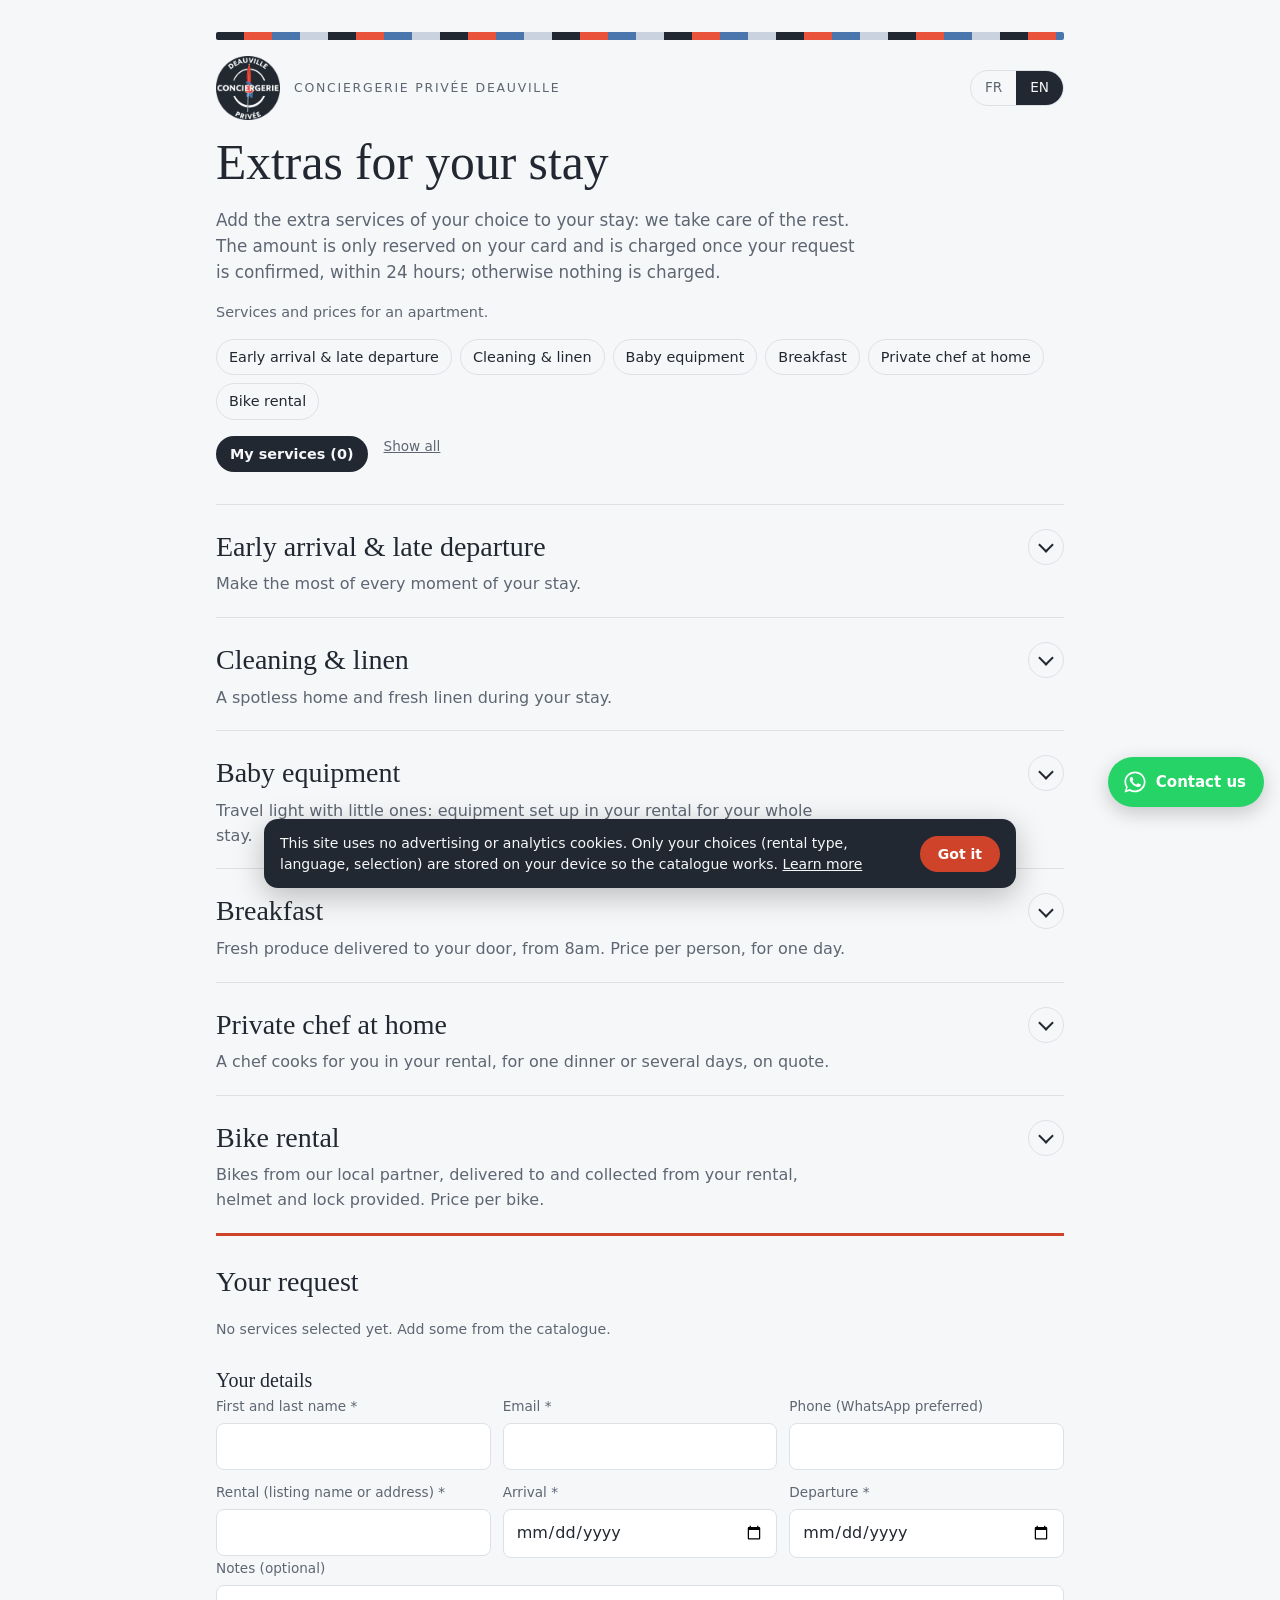
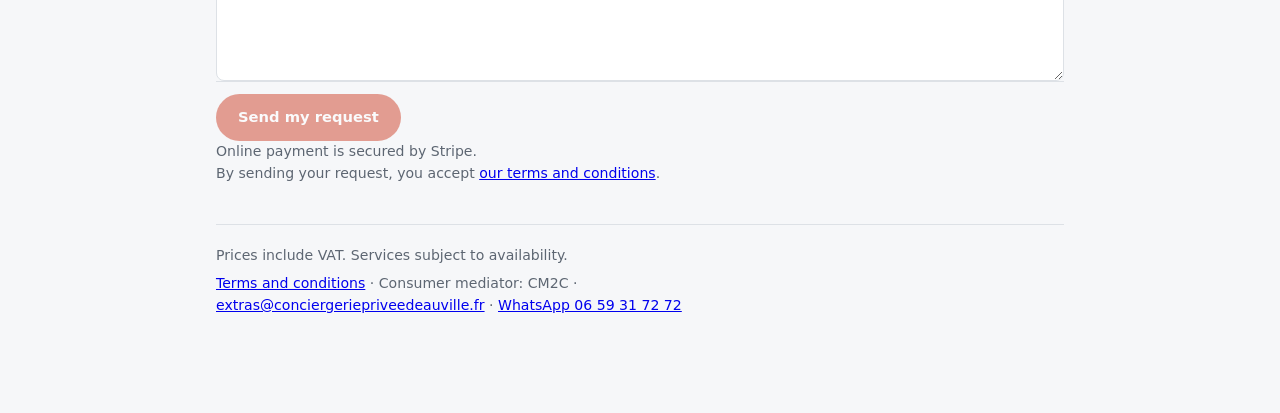
==== commit d36e9875: "Bouton WhatsApp (Lola) sur toutes les pages + lien en pied de page Co-Authored-By: Claude Opus 5.5 <" ====
--- a/appartement/index.html
+++ b/appartement/index.html
@@ -254,7 +254,7 @@
 <p class="hint"><span lang="fr">En envoyant votre demande, vous acceptez <a href="https://extras.conciergeriepriveedeauville.fr/cgv.html" target="_blank" rel="noopener">nos CGV</a>.</span><span lang="en">By sending your request, you accept <a href="https://extras.conciergeriepriveedeauville.fr/cgv.html" target="_blank" rel="noopener">our terms and conditions</a>.</span></p>
 </form>
 </section>
-<footer class="foot"><p><span lang="fr">Prix TTC. Services soumis à disponibilité.</span><span lang="en">Prices include VAT. Services subject to availability.</span></p><p><a href="https://extras.conciergeriepriveedeauville.fr/cgv.html" target="_blank" rel="noopener"><span lang="fr">Conditions générales de vente</span><span lang="en">Terms and conditions</span></a> · <span lang="fr">Médiateur de la consommation : CM2C</span><span lang="en">Consumer mediator: CM2C</span> · <a href="mailto:extras@conciergeriepriveedeauville.fr">extras@conciergeriepriveedeauville.fr</a></p></footer>
+<footer class="foot"><p><span lang="fr">Prix TTC. Services soumis à disponibilité.</span><span lang="en">Prices include VAT. Services subject to availability.</span></p><p><a href="https://extras.conciergeriepriveedeauville.fr/cgv.html" target="_blank" rel="noopener"><span lang="fr">Conditions générales de vente</span><span lang="en">Terms and conditions</span></a> · <span lang="fr">Médiateur de la consommation : CM2C</span><span lang="en">Consumer mediator: CM2C</span> · <a href="mailto:extras@conciergeriepriveedeauville.fr">extras@conciergeriepriveedeauville.fr</a> · <a href="https://wa.me/33659317272" target="_blank" rel="noopener">WhatsApp 06 59 31 72 72</a></p></footer>
 </div>
 <div class="cart-bar" id="cpd-bar" hidden><span id="cpd-bar-txt"></span><button type="button" class="book open-co"><span lang="fr">Valider ma demande</span><span lang="en">Review my request</span><span aria-hidden="true">→</span></button></div>
 </div>
@@ -414,6 +414,26 @@
 document.addEventListener("click",function(e){var a=e.target.closest&&e.target.closest("a[href^='#']");if(a){var t=document.querySelector(a.getAttribute("href"));if(t){e.preventDefault();window.parent.postMessage({cpdScroll:t.getBoundingClientRect().top+window.scrollY},"*")}}});
 send();})();
 </script>
+<a id="cpd-wa" class="cpd-wa" href="https://wa.me/33659317272" target="_blank" rel="noopener" aria-label="WhatsApp" hidden><svg viewBox="0 0 32 32" width="26" height="26" aria-hidden="true" focusable="false"><path fill="currentColor" d="M16 3C8.8 3 3 8.7 3 15.8c0 2.5.7 4.9 2 7L3 29l6.4-2c2 1.1 4.3 1.7 6.6 1.7 7.2 0 13-5.7 13-12.8S23.2 3 16 3zm0 23.4c-2.1 0-4.1-.6-5.9-1.6l-.4-.3-3.8 1.2 1.2-3.7-.3-.4a10.5 10.5 0 0 1-1.7-5.8C5.1 9.9 10 5.2 16 5.2s10.9 4.7 10.9 10.6S22 26.4 16 26.4zm6-7.9c-.3-.2-1.9-.9-2.2-1-.3-.1-.5-.2-.7.2-.2.3-.8 1-1 1.2-.2.2-.4.2-.7.1-.3-.2-1.4-.5-2.6-1.6-1-.9-1.6-1.9-1.8-2.2-.2-.3 0-.5.1-.7l.5-.6c.2-.2.2-.4.3-.6.1-.2 0-.4 0-.6l-1-2.4c-.3-.6-.5-.5-.7-.5h-.6c-.2 0-.6.1-.9.4-.3.3-1.2 1.1-1.2 2.7s1.2 3.2 1.4 3.4c.2.2 2.4 3.6 5.8 5 .8.3 1.4.5 1.9.7.8.3 1.6.2 2.2.1.7-.1 1.9-.8 2.2-1.5.3-.7.3-1.4.2-1.5-.1-.2-.3-.3-.7-.4z"/></svg><span data-l="fr">Nous contacter</span><span data-l="en">Contact us</span></a>
+<style>
+.cpd-wa{position:fixed;right:16px;bottom:16px;z-index:70;display:inline-flex;align-items:center;gap:8px;background:#25d366;color:#fff;text-decoration:none;border-radius:999px;padding:12px 18px 12px 14px;font:600 15px/1 system-ui,-apple-system,"Segoe UI",Roboto,Arial,sans-serif;box-shadow:0 6px 20px rgba(0,0,0,.2);transition:bottom .2s}
+.cpd-wa[hidden]{display:none}
+.cpd-wa:hover{background:#1ebe5b}
+.cpd-wa [data-l="en"]{display:none}
+.cpd-wa.en [data-l="en"]{display:inline}.cpd-wa.en [data-l="fr"]{display:none}
+@media (max-width:560px){.cpd-wa{padding:12px}.cpd-wa span{display:none!important}}
+</style>
+<script>
+(function(){if(window.parent!==window)return;var w=document.getElementById("cpd-wa");if(!w)return;w.hidden=false;
+var fr="Bonjour, je séjourne dans l'un de vos logements et j'ai une question sur vos services.",en='Hello, I am staying in one of your rentals and I have a question about your services.';
+function upd(){var r=document.getElementById("cpd"),isEn=r?r.classList.contains("is-en"):((navigator.language||"fr").slice(0,2)!=="fr");
+w.classList.toggle("en",isEn);w.href="https://wa.me/33659317272?text="+encodeURIComponent(isEn?en:fr);
+var off=16,bar=document.querySelector(".cart-bar"),ck=document.getElementById("cpd-ck");
+if(bar&&!bar.hidden&&bar.offsetHeight)off=Math.max(off,bar.offsetHeight+12);
+if(ck&&!ck.hidden&&ck.offsetHeight)off=Math.max(off,ck.offsetHeight+24);
+w.style.bottom=off+"px"}
+upd();setInterval(upd,600);})();
+</script>
 <div id="cpd-ck" class="cpd-ck" role="region" aria-label="Cookies" hidden>
 <p><span data-l="fr">Ce site n'utilise ni cookies publicitaires ni mesure d'audience. Seuls vos choix (type de logement, langue, sélection) sont enregistrés sur votre appareil pour le bon fonctionnement du catalogue. <a href="https://extras.conciergeriepriveedeauville.fr/cgv.html#donnees">En savoir plus</a></span><span data-l="en">This site uses no advertising or analytics cookies. Only your choices (rental type, language, selection) are stored on your device so the catalogue works. <a href="https://extras.conciergeriepriveedeauville.fr/cgv.html#donnees">Learn more</a></span></p>
 <button type="button" id="cpd-ck-ok"><span data-l="fr">J'ai compris</span><span data-l="en">Got it</span></button>
